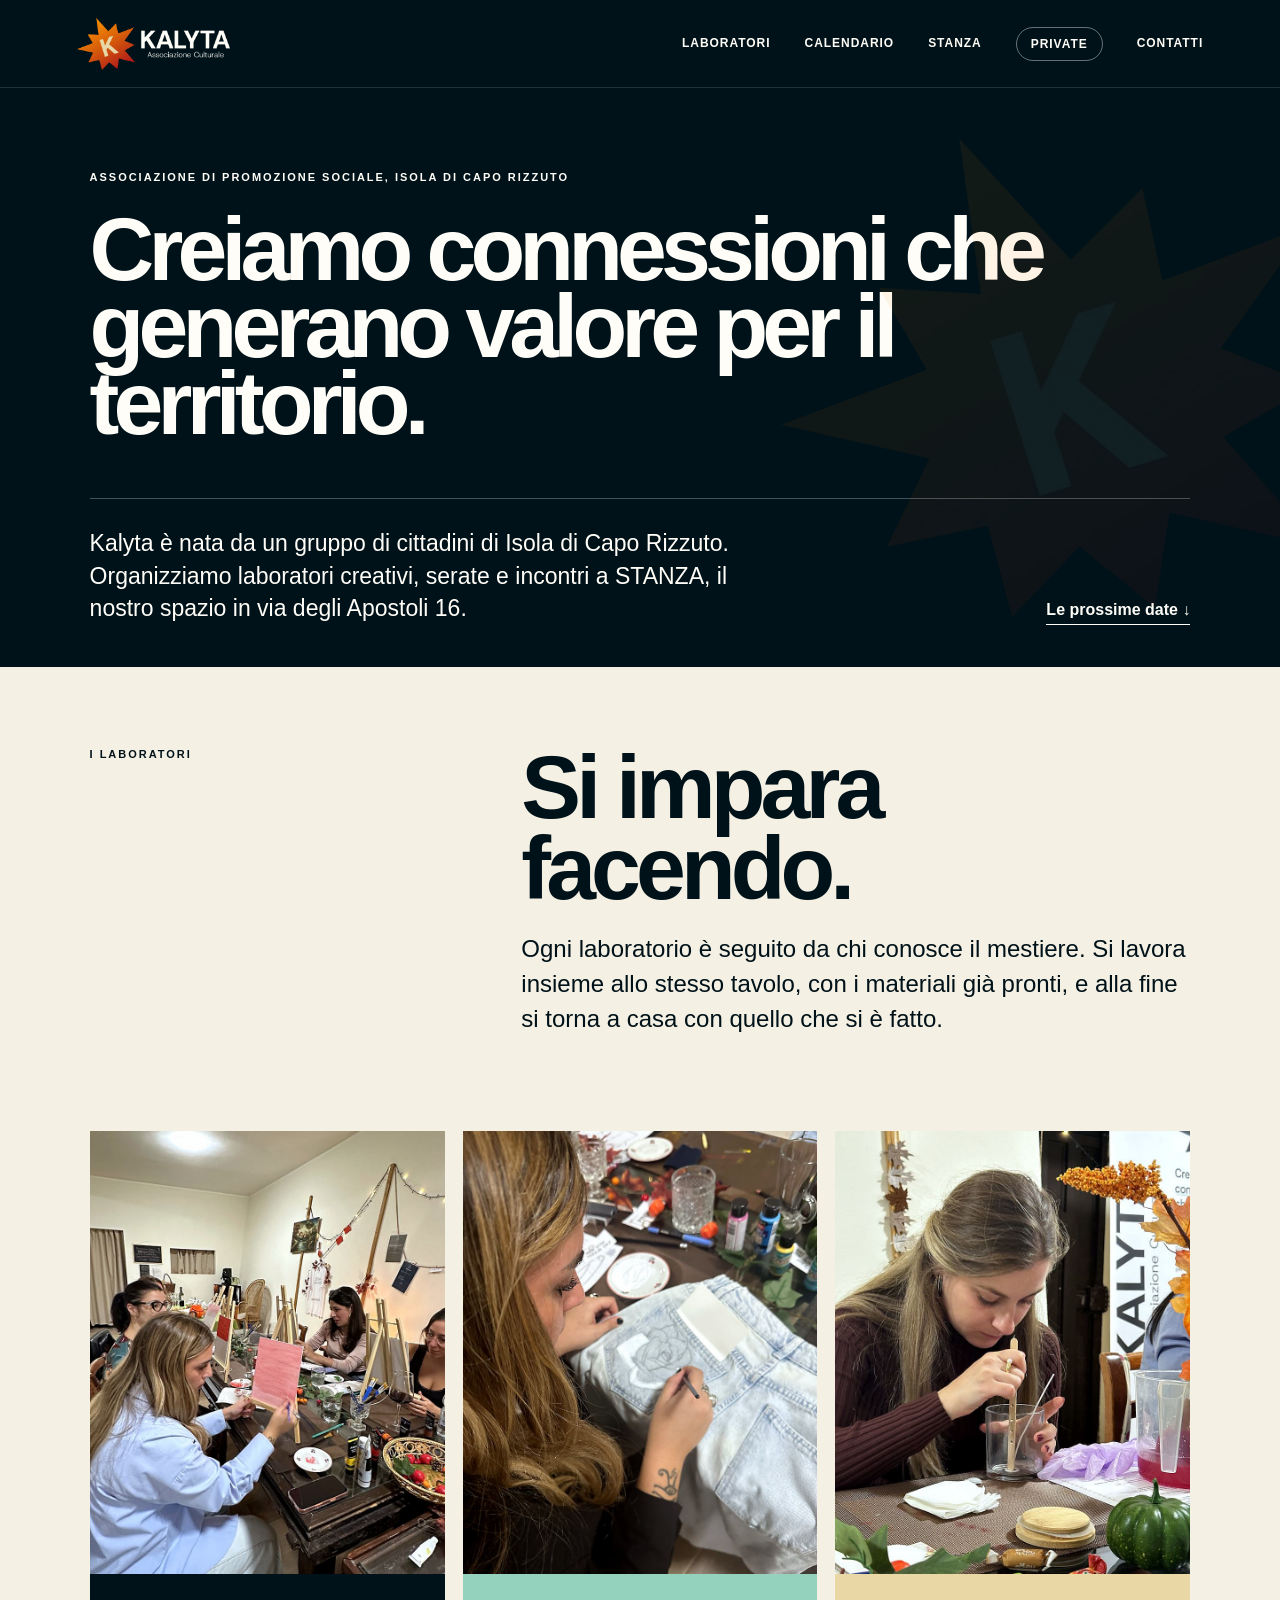
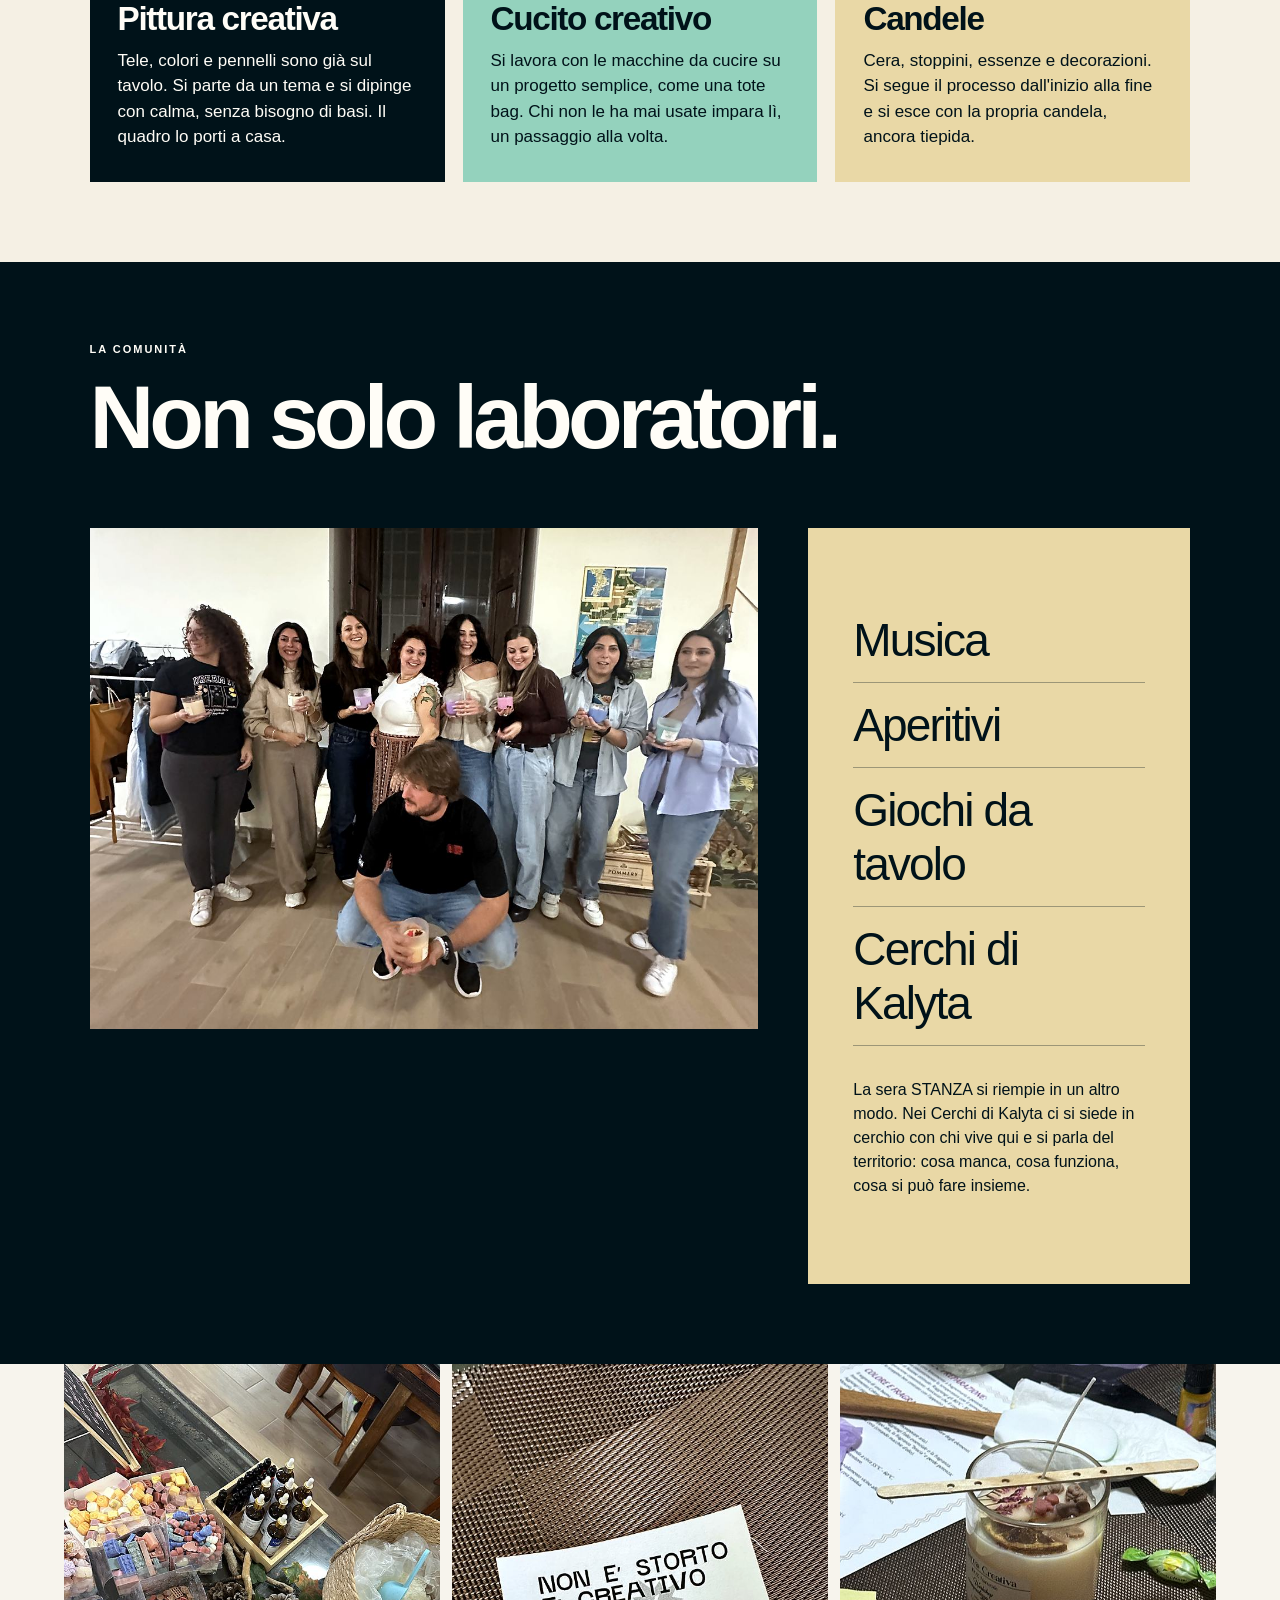
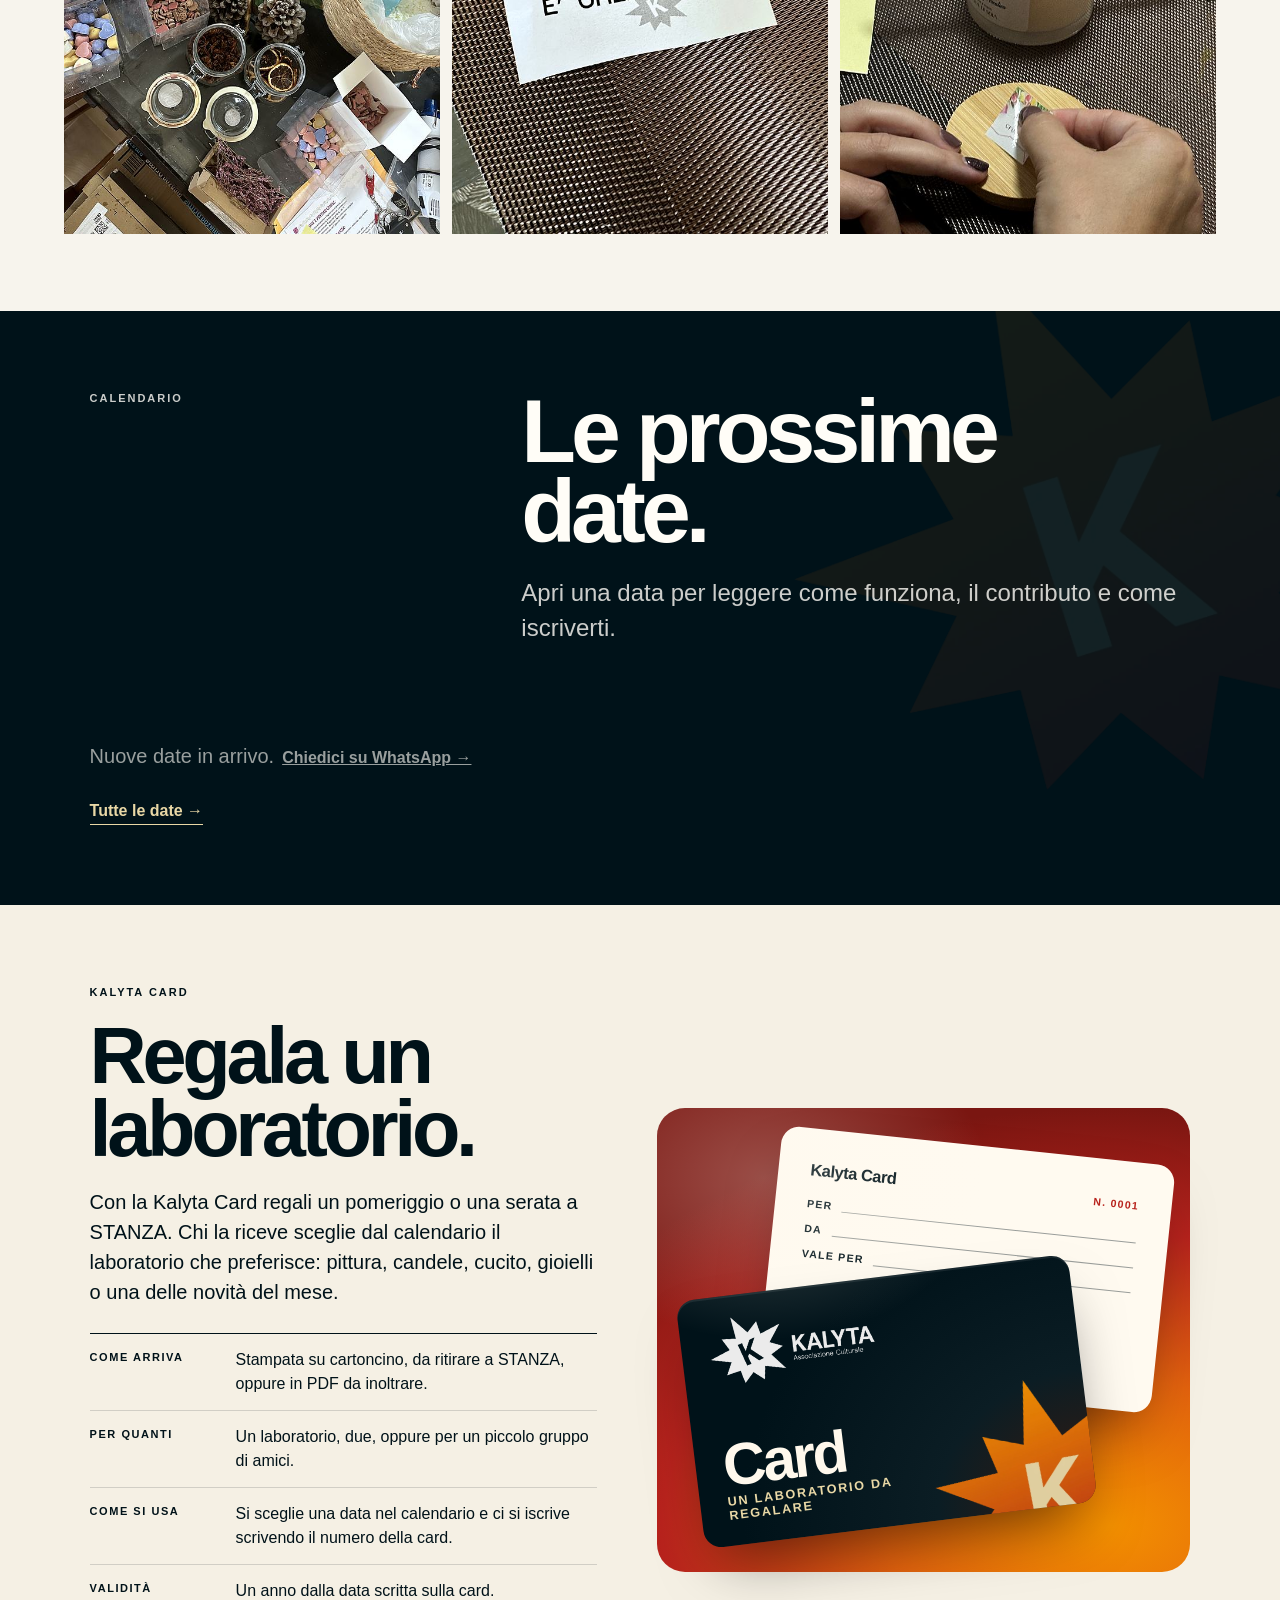
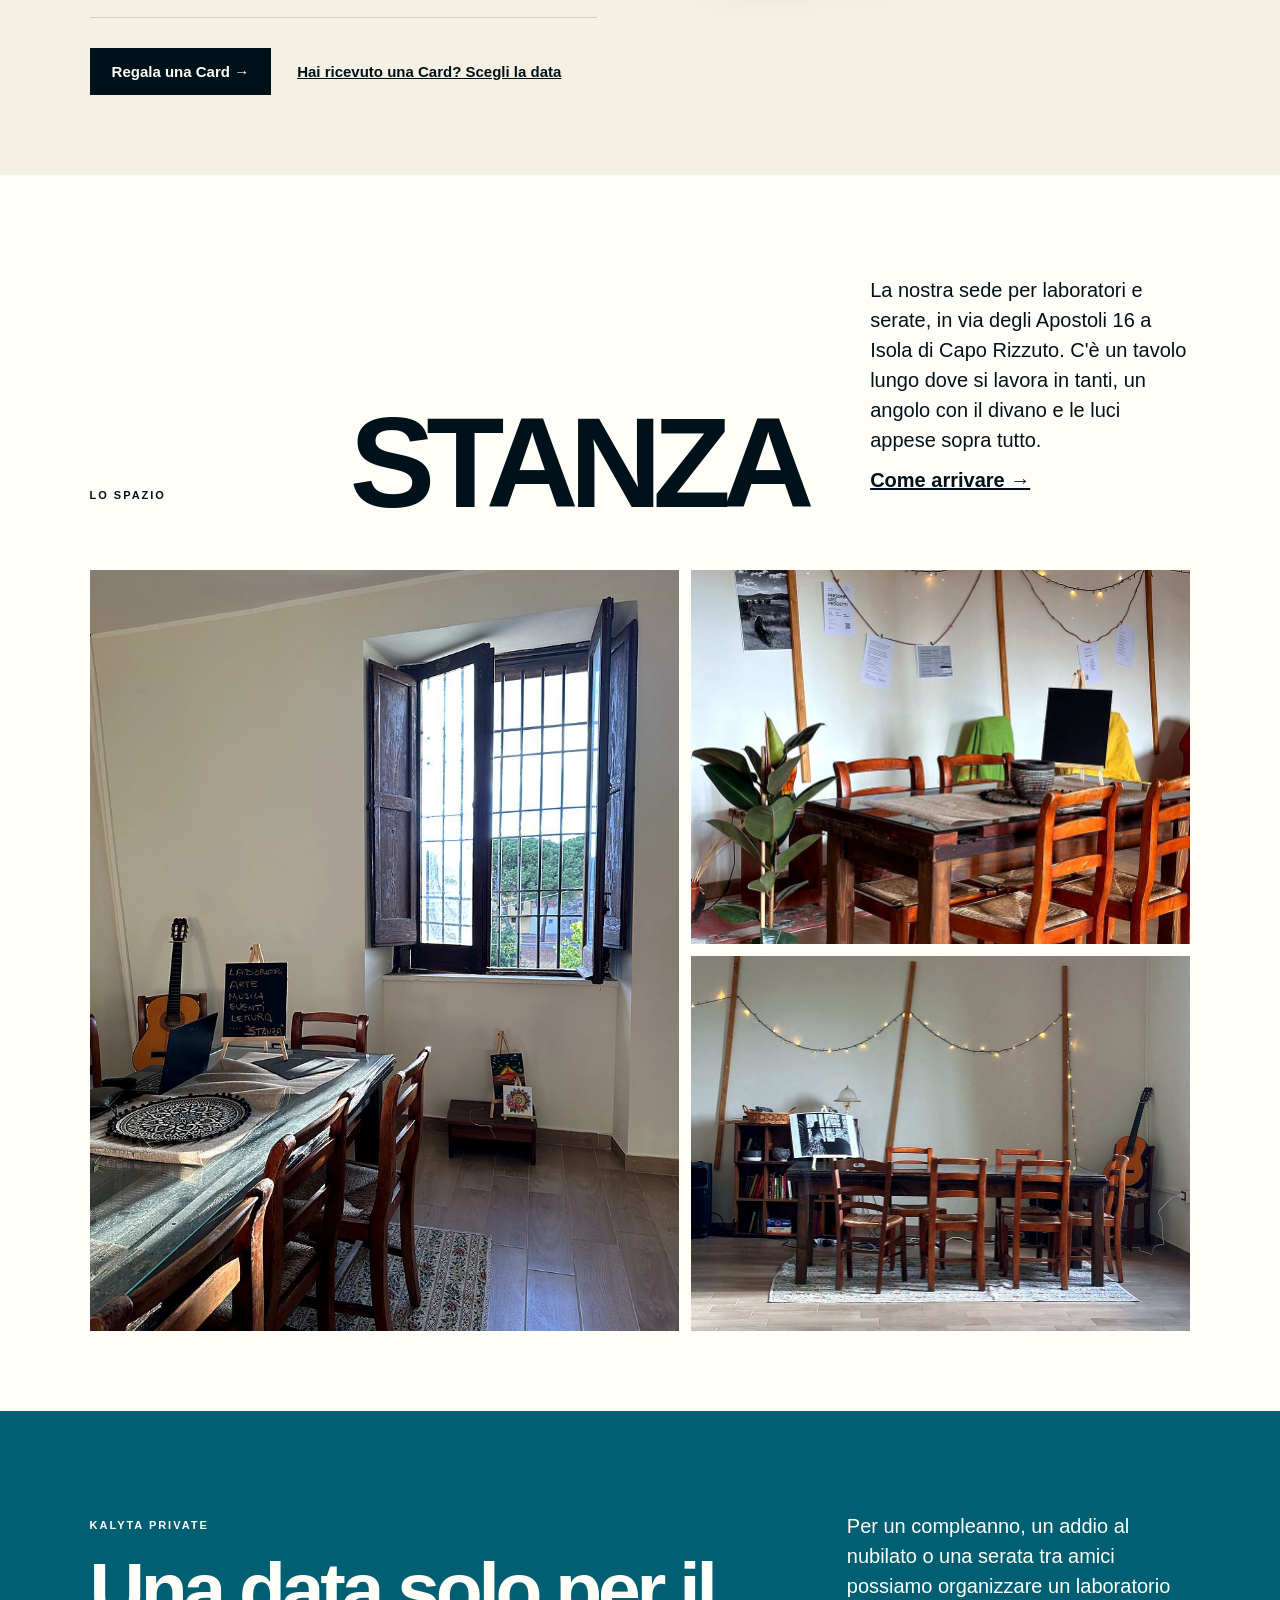
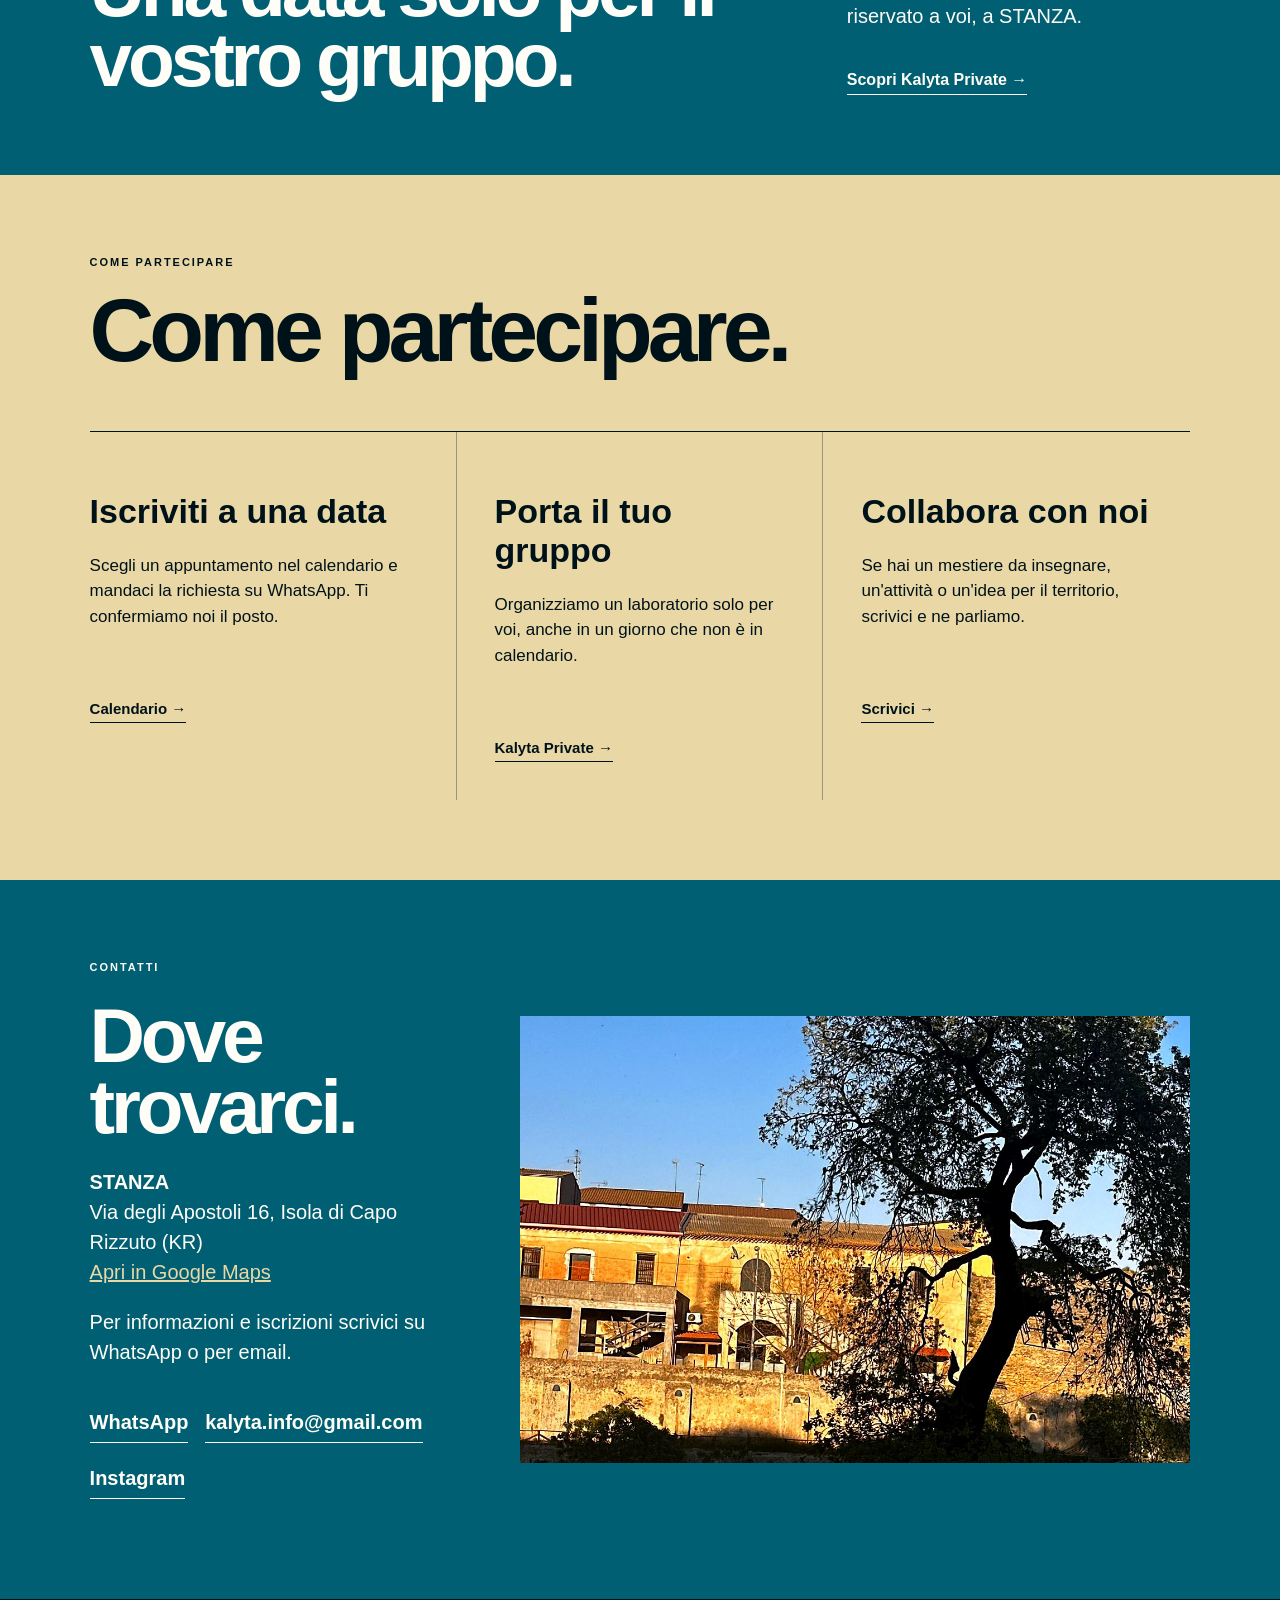
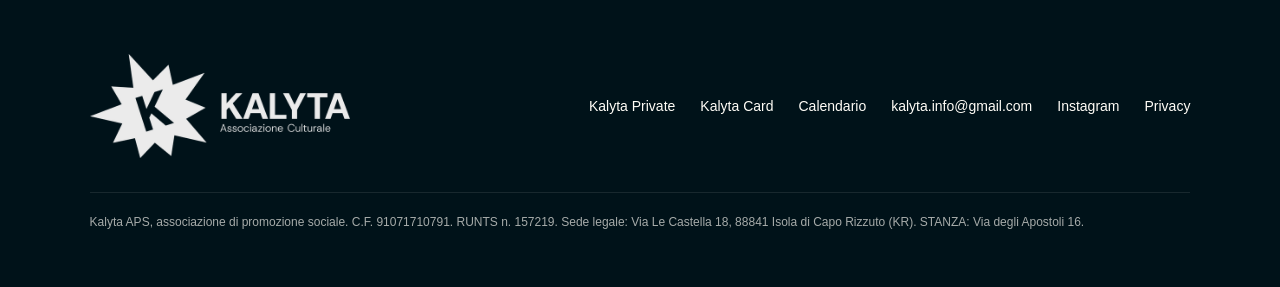
==== index.html @ 430cda06 "Kalyta Card in home, foto di STANZA più belle, fix sezione Dove - Nuova sezione 'Kalyta Card' in hom" ====
<!doctype html>
<html lang="it">
<head>
<meta charset="utf-8"><meta name="viewport" content="width=device-width,initial-scale=1">
<title>Kalyta APS | Laboratori e incontri a Isola di Capo Rizzuto</title>
<meta name="description" content="Kalyta è un'associazione culturale a Isola di Capo Rizzuto: laboratori creativi, incontri e STANZA, uno spazio da vivere insieme.">
<meta property="og:type" content="website">
<meta property="og:site_name" content="Kalyta">
<meta property="og:title" content="Kalyta APS | Laboratori e incontri a Isola di Capo Rizzuto">
<meta property="og:description" content="Laboratori creativi, incontri e STANZA a Isola di Capo Rizzuto.">
<meta property="og:image" content="https://kalyta.it/assets/stanza-finestra.jpg">
<meta property="og:url" content="https://kalyta.it/">
<link rel="icon" type="image/png" href="assets-private/favicon.png">
<link rel="apple-touch-icon" href="assets-private/apple-touch-icon.png">
<link rel="stylesheet" href="style.css?v=dev">
</head>
<body id="top">
<header class="site-header">
  <a href="./" class="logo" aria-label="Kalyta — inizio pagina"><img src="assets-private/logo-header.png" alt="Kalyta APS" width="480" height="163"></a>
  <nav aria-label="Menu principale">
    <a href="#laboratori">Laboratori</a>
    <a href="calendario/">Calendario</a>
    <a href="#stanza">STANZA</a>
    <a href="private/">Private</a>
    <a href="#contatti">Contatti</a>
  </nav>
</header>

<main>
<section class="hero">
  <img class="hero-mark" src="assets-private/loghi/simbolo-colori.png" alt="" aria-hidden="true">
  <p class="eyebrow">ASSOCIAZIONE DI PROMOZIONE SOCIALE, ISOLA DI CAPO RIZZUTO</p>
  <h1>Creiamo connessioni che generano valore per il territorio.</h1>
  <div class="hero-foot">
    <p>Kalyta è nata da un gruppo di cittadini di Isola di Capo Rizzuto. Organizziamo laboratori creativi, serate e incontri a STANZA, il nostro spazio in via degli Apostoli 16.</p>
    <a class="button" href="#calendario">Le prossime date ↓</a>
  </div>
</section>

<aside class="next-event" id="prossimo" hidden aria-label="Prossimo appuntamento"></aside>

<section id="laboratori" class="section">
  <div class="section-intro">
    <p class="section-label">I LABORATORI</p>
    <div>
      <h2>Si impara facendo.</h2>
      <p>Ogni laboratorio è seguito da chi conosce il mestiere. Si lavora insieme allo stesso tavolo, con i materiali già pronti, e alla fine si torna a casa con quello che si è fatto.</p>
    </div>
  </div>
  <div class="lab-cards">
    <article class="lab-card"><img src="assets/lab-pittura.jpg" alt="Ragazze dipingono le loro tele durante un laboratorio di pittura a STANZA" width="800" height="1000" loading="lazy" decoding="async"><div class="lab-card-text dark"><h3>Pittura creativa</h3><p>Tele, colori e pennelli sono già sul tavolo. Si parte da un tema e si dipinge con calma, senza bisogno di basi. Il quadro lo porti a casa.</p></div></article>
    <article class="lab-card"><img src="assets/lab-cucito.jpg" alt="Una ragazza ricama un fiore su un paio di jeans durante il laboratorio di cucito" width="800" height="1000" loading="lazy" decoding="async"><div class="lab-card-text aqua"><h3>Cucito creativo</h3><p>Si lavora con le macchine da cucire su un progetto semplice, come una tote bag. Chi non le ha mai usate impara lì, un passaggio alla volta.</p></div></article>
    <article class="lab-card"><img src="assets/lab-candele.jpg" alt="Una ragazza versa la cera nel bicchiere durante il laboratorio di candele" width="800" height="1000" loading="lazy" decoding="async"><div class="lab-card-text sand"><h3>Candele</h3><p>Cera, stoppini, essenze e decorazioni. Si segue il processo dall'inizio alla fine e si esce con la propria candela, ancora tiepida.</p></div></article>
  </div>
</section>

<section class="section encounters">
  <p class="section-label">LA COMUNITÀ</p>
  <h2>Non solo laboratori.</h2>
  <div class="enc-grid">
    <figure><img src="assets/gruppo-candele.jpg" alt="Il gruppo del laboratorio di candele a STANZA, con le candele appena fatte" width="1200" height="900" loading="lazy" decoding="async"></figure>
    <div class="enc-list">
      <div>Musica</div>
      <div>Aperitivi</div>
      <div>Giochi da tavolo</div>
      <div>Cerchi di Kalyta</div>
      <p>La sera STANZA si riempie in un altro modo. Nei Cerchi di Kalyta ci si siede in cerchio con chi vive qui e si parla del territorio: cosa manca, cosa funziona, cosa si può fare insieme.</p>
    </div>
  </div>
</section>

<div class="extra-photo-story">
  <figure><img src="assets/dettaglio-materiali.jpg" alt="Cere colorate, essenze e decorazioni pronte sul tavolo" width="640" height="800" loading="lazy" decoding="async"></figure>
  <figure><img src="assets/dettaglio-biglietto.jpg" alt="Un biglietto sul tavolo: Non è storto, è creativo" width="640" height="800" loading="lazy" decoding="async"></figure>
  <figure><img src="assets/candele-finita.jpg" alt="Una candela appena finita, con l'etichetta e il coperchio in legno" width="640" height="800" loading="lazy" decoding="async"></figure>
</div>

<section id="calendario" class="section calendar">
  <div class="section-intro">
    <p class="section-label">CALENDARIO</p>
    <div>
      <h2>Le prossime date.</h2>
      <p>Apri una data per leggere come funziona, il contributo e come iscriverti.</p>
    </div>
  </div>
  <div class="cal-compact" data-quante="4" aria-live="polite"></div>
  <a class="cal-all" href="calendario/">Tutte le date →</a>
</section>

<section id="card" class="section giftcard">
  <div class="gc-copy">
    <p class="section-label">KALYTA CARD</p>
    <h2>Regala un laboratorio.</h2>
    <p class="gc-lead">Con la Kalyta Card regali un pomeriggio o una serata a STANZA. Chi la riceve sceglie dal calendario il laboratorio che preferisce: pittura, candele, cucito, gioielli o una delle novità del mese.</p>
    <dl class="gc-info">
      <div><dt>Come arriva</dt><dd>Stampata su cartoncino, da ritirare a STANZA, oppure in PDF da inoltrare.</dd></div>
      <div><dt>Per quanti</dt><dd>Un laboratorio, due, oppure per un piccolo gruppo di amici.</dd></div>
      <div><dt>Come si usa</dt><dd>Si sceglie una data nel calendario e ci si iscrive scrivendo il numero della card.</dd></div>
      <div><dt>Validità</dt><dd>Un anno dalla data scritta sulla card.</dd></div>
    </dl>
    <div class="gc-actions">
      <a class="cal-book" href="https://wa.me/393501795131?text=Ciao%20Kalyta%2C%20vorrei%20regalare%20una%20Kalyta%20Card.%0A%0APer%20%28nome%20di%20chi%20la%20riceve%29%3A%20%0AQuanti%20laboratori%3A%20%0AStampata%20o%20in%20PDF%3A%20" target="_blank" rel="noopener">Regala una Card →</a>
      <a class="gc-link" href="calendario/">Hai ricevuto una Card? Scegli la data</a>
    </div>
  </div>
  <div class="gc-visual" aria-hidden="true">
    <div class="kcard kcard-back">
      <div class="kb-top"><span class="kb-title">Kalyta Card</span><span class="kb-num">N. 0001</span></div>
      <div class="kb-lines"><p><span>Per</span><i></i></p><p><span>Da</span><i></i></p><p><span>Vale per</span><i></i></p></div>
      <p class="kb-how">Scegli la data su kalyta.it/calendario e scrivici su WhatsApp con il numero della card.</p>
      <p class="kb-foot">STANZA · Via degli Apostoli 16 · Isola di Capo Rizzuto</p>
    </div>
    <div class="kcard kcard-front">
      <img class="kf-logo" src="assets-private/logo-footer.png" alt="">
      <img class="kf-star" src="assets-private/loghi/simbolo-colori.png" alt="">
      <div class="kf-bottom"><span class="kf-name">Card</span><span class="kf-sub">Un laboratorio da regalare</span></div>
    </div>
  </div>
</section>

<section id="stanza" class="section stanza">
  <div class="stanza-head">
    <p class="section-label">LO SPAZIO</p>
    <h2>STANZA</h2>
    <p>La nostra sede per laboratori e serate, in via degli Apostoli 16 a Isola di Capo Rizzuto. C'è un tavolo lungo dove si lavora in tanti, un angolo con il divano e le luci appese sopra tutto. <a class="stanza-map" href="https://www.google.com/maps/search/?api=1&amp;query=Via+degli+Apostoli+16+Isola+di+Capo+Rizzuto" target="_blank" rel="noopener">Come arrivare →</a></p>
  </div>
  <div class="stanza-grid">
    <img src="assets/stanza-finestra.jpg" alt="STANZA di giorno: il tavolo, la chitarra e la finestra sul giardino" width="880" height="1100" loading="lazy" decoding="async">
    <img src="assets/stanza-tavolo.jpg" alt="Il tavolo di STANZA con la pianta e le sedie colorate" width="1000" height="750" loading="lazy" decoding="async">
    <img src="assets/stanza-sala.jpg" alt="La sala di STANZA con il tavolo lungo, le sedie e le lucine" width="1000" height="750" loading="lazy" decoding="async">
  </div>
</section>

<section class="private-teaser">
  <div>
    <p class="section-label">KALYTA PRIVATE</p>
    <h2>Una data solo per il vostro gruppo.</h2>
  </div>
  <div>
    <p>Per un compleanno, un addio al nubilato o una serata tra amici possiamo organizzare un laboratorio riservato a voi, a STANZA.</p>
    <a class="button" href="private/">Scopri Kalyta Private →</a>
  </div>
</section>

<section class="ways">
  <p class="section-label">COME PARTECIPARE</p>
  <h2>Come partecipare.</h2>
  <div class="ways-grid">
    <article><h3>Iscriviti a una data</h3><p>Scegli un appuntamento nel calendario e mandaci la richiesta su WhatsApp. Ti confermiamo noi il posto.</p><a class="button" href="calendario/">Calendario →</a></article>
    <article><h3>Porta il tuo gruppo</h3><p>Organizziamo un laboratorio solo per voi, anche in un giorno che non è in calendario.</p><a class="button" href="private/">Kalyta Private →</a></article>
    <article><h3>Collabora con noi</h3><p>Se hai un mestiere da insegnare, un'attività o un'idea per il territorio, scrivici e ne parliamo.</p><a class="button" href="mailto:kalyta.info@gmail.com">Scrivici →</a></article>
  </div>
</section>

<section id="contatti" class="section origin">
  <div>
    <p class="section-label">CONTATTI</p>
    <h2>Dove trovarci.</h2>
    <p><strong>STANZA</strong><br>Via degli Apostoli 16, Isola di Capo Rizzuto (KR)<br><a href="https://www.google.com/maps/search/?api=1&amp;query=Via+degli+Apostoli+16+Isola+di+Capo+Rizzuto" target="_blank" rel="noopener">Apri in Google Maps</a></p>
    <p>Per informazioni e iscrizioni scrivici su WhatsApp o per email.</p>
    <p><a class="button" href="https://wa.me/393501795131">WhatsApp</a>&nbsp;&nbsp; <a class="button" href="mailto:kalyta.info@gmail.com">kalyta.info@gmail.com</a>&nbsp;&nbsp; <a class="button" href="https://www.instagram.com/kalyta.official_/">Instagram</a></p>
  </div>
  <img src="assets/territorio-borgo.jpg" alt="Il borgo di Isola di Capo Rizzuto al tramonto, con un albero in primo piano" width="1200" height="800" loading="lazy" decoding="async">
</section>
</main>

<footer>
  <img src="assets-private/logo-footer.png" alt="Kalyta APS" width="600" height="240" loading="lazy" decoding="async">
  <div><a href="private/">Kalyta Private</a><a href="#card">Kalyta Card</a><a href="calendario/">Calendario</a><a href="mailto:kalyta.info@gmail.com">kalyta.info@gmail.com</a><a href="https://www.instagram.com/kalyta.official_/">Instagram</a><a href="privacy/">Privacy</a></div>
  <p class="foot-legal">Kalyta APS, associazione di promozione sociale. C.F. 91071710791. RUNTS n. 157219. Sede legale: Via Le Castella 18, 88841 Isola di Capo Rizzuto (KR). STANZA: Via degli Apostoli 16.</p>
</footer>
<script src="main.js?v=dev"></script>
<script src="calendario.js?v=dev"></script>
</body>
</html>
---- style.css ----
:root{--ink:#001219;--cream:#f5f0e4;--sand:#e9d8a6;--aqua:#94d2bd;--teal:#005f73;--white:#fffdf7}*{box-sizing:border-box}html{scroll-behavior:smooth}body{margin:0;font-family:Arial,Helvetica,sans-serif;color:var(--ink);background:var(--cream)}a{color:inherit}.site-header{height:88px;background:var(--ink);display:flex;align-items:center;justify-content:space-between;padding:0 max(6vw,28px);position:relative;z-index:10;border-bottom:1px solid #ffffff22}.logo img{display:block;width:245px;max-height:52px;object-fit:contain;object-position:left center}.site-header nav{display:flex;gap:34px}.site-header nav a{text-decoration:none;color:var(--white);font-size:12px;font-weight:700;letter-spacing:.08em;text-transform:uppercase}.hero{min-height:690px;background:var(--ink);color:var(--white);padding:90px max(7vw,40px) 42px;position:relative;overflow:hidden}.hero-mark{position:absolute;width:min(42vw,580px);right:-3vw;top:50%;transform:translateY(-50%);opacity:.055}.eyebrow,.section-label{font-size:11px;letter-spacing:.18em;font-weight:700}.hero h1{font-size:clamp(68px,9vw,138px);line-height:.86;letter-spacing:-.065em;margin:34px 0 100px;max-width:1050px}.hero-foot{border-top:1px solid #ffffff44;padding-top:28px;display:flex;justify-content:space-between;gap:30px;align-items:flex-end}.hero-foot p{font-size:23px;line-height:1.42;margin:0;max-width:700px}.hero-foot a{text-decoration:none}.section{padding:80px max(7vw,40px)}.section-intro{display:grid;grid-template-columns:1fr 1.8fr;gap:60px;margin-bottom:70px}.section-intro h2,.encounters>h2,.ways>h2{font-size:clamp(58px,7vw,104px);line-height:.9;letter-spacing:-.055em;margin:0}.section-intro p{font-size:24px;line-height:1.45;max-width:760px}.lab-grid{display:grid;grid-template-columns:1.25fr .9fr;grid-auto-rows:430px}.photo{margin:0;overflow:hidden}.photo img,.stanza-grid img,.origin img,.enc-grid img{width:100%;height:100%;object-fit:cover;display:block}.tile{padding:54px;display:flex;flex-direction:column;justify-content:flex-end}.tile span,.ways article span{font-size:11px;letter-spacing:.15em}.tile h3{font-size:50px;line-height:.98;letter-spacing:-.045em;margin:20px 0}.tile p{font-size:18px;line-height:1.5;max-width:520px}.dark{background:var(--ink);color:var(--white)}.aqua{background:var(--aqua)}.sand{background:var(--sand)}.promo{margin-top:70px;border-top:1px solid var(--ink);border-bottom:1px solid var(--ink);padding:42px 0;display:grid;grid-template-columns:1fr 1.6fr;gap:70px}.promo h3{font-size:46px;line-height:1;margin:18px 0}.promo-rules{display:grid;grid-template-columns:repeat(3,1fr);gap:26px}.promo-rules p{margin:0;font-size:17px;line-height:1.45}.promo-rules small{grid-column:1/-1}.encounters{background:var(--ink);color:var(--white)}.encounters>h2{margin:20px 0 70px}.enc-grid{display:grid;grid-template-columns:1.4fr .8fr;gap:50px;align-items:stretch}.enc-grid figure{margin:0;min-height:520px}.enc-list{background:var(--sand);color:var(--ink);padding:70px 45px}.enc-list div{font-size:46px;letter-spacing:-.04em;padding:15px 0;border-bottom:1px solid #00121955}.enc-list p{margin-top:32px;line-height:1.5}.stanza{background:var(--white)}.stanza-head{display:grid;grid-template-columns:.55fr 1.2fr .8fr;gap:40px;align-items:end;margin-bottom:55px}.stanza-head h2{font-size:clamp(80px,10vw,150px);line-height:.8;letter-spacing:-.07em;margin:0}.stanza-head p{font-size:20px;line-height:1.5}.stanza-grid{display:grid;grid-template-columns:1.2fr .8fr;grid-template-rows:330px 330px;gap:12px}.stanza-grid img:first-child{grid-row:1/3}.private-teaser{padding:80px max(7vw,40px);background:var(--teal);color:var(--white);display:grid;grid-template-columns:1.4fr .7fr;gap:70px;align-items:end}.private-teaser h2{font-size:clamp(54px,6vw,88px);line-height:.92;letter-spacing:-.055em;margin:20px 0 0}.private-teaser p{font-size:20px;line-height:1.5}.button{display:inline-block;margin-top:20px;border-bottom:1px solid currentColor;padding-bottom:5px;text-decoration:none;font-weight:700}.ways{background:var(--sand);padding:80px max(7vw,40px)}.ways>h2{margin:20px 0 60px}.ways-grid{display:grid;grid-template-columns:repeat(3,1fr);border-top:1px solid}.ways article{padding:38px 38px 38px 0;border-right:1px solid #00121955}.ways article+article{padding-left:38px}.ways article:last-child{border-right:0}.ways article h3{font-size:34px;margin:22px 0}.ways article p{font-size:17px;line-height:1.5;min-height:110px}.origin{background:var(--teal);color:var(--white);display:grid;grid-template-columns:.7fr 1.3fr;gap:70px;align-items:center}.origin h2{font-size:clamp(62px,6vw,96px);line-height:.92;letter-spacing:-.055em;margin:25px 0}.origin p{font-size:20px;line-height:1.5}.origin img{height:560px}footer{background:var(--ink);color:var(--white);padding:55px max(7vw,40px);display:flex;justify-content:space-between;align-items:center}footer img{width:260px}footer div{display:flex;gap:25px}footer a{text-decoration:none;font-size:14px}@media(max-width:800px){.site-header{height:74px;padding:0 20px}.logo img{width:190px}.site-header nav{display:none}.hero{min-height:auto;padding:70px 22px 35px}.hero-mark{width:85vw;right:-35vw;opacity:.045}.hero h1{font-size:clamp(58px,18vw,90px);margin:28px 0 70px}.hero-foot{display:block}.hero-foot p{font-size:18px}.hero-foot a{display:inline-block;margin-top:28px}.section,.ways{padding:60px 22px}.section-intro{display:block;margin-bottom:45px}.section-intro h2,.encounters>h2,.ways>h2{font-size:58px}.section-intro p{font-size:19px}.lab-grid{display:block}.photo{height:330px}.tile{min-height:330px;padding:35px 28px}.tile h3{font-size:42px}.promo{display:block;margin-top:45px}.promo-rules{grid-template-columns:1fr;margin-top:35px}.encounters>h2{margin-bottom:40px}.enc-grid{display:block}.enc-grid figure{min-height:340px}.enc-list{padding:40px 28px}.enc-list div{font-size:38px}.stanza-head{display:block}.stanza-head h2{font-size:92px;margin:30px 0}.stanza-grid{display:block}.stanza-grid img{height:330px;margin-bottom:10px}.private-teaser{padding:60px 22px;display:block}.private-teaser h2{font-size:55px}.ways-grid{display:block}.ways article,.ways article+article{padding:32px 0;border-right:0;border-bottom:1px solid #00121955}.ways article p{min-height:auto}.origin{display:block}.origin img{height:350px;margin-top:45px}footer{display:block;padding:45px 22px}footer img{width:220px}footer div{display:flex;flex-direction:column;margin-top:35px;gap:15px}}

/* Fotografie aggiuntive: le immagini originali restano inalterate */
.extra-photo-story{display:grid;grid-template-columns:1.25fr .8fr .8fr;gap:12px;padding:0 clamp(20px,5vw,90px) clamp(40px,6vw,90px);background:#f7f4ed}
.extra-photo-story figure{margin:0;min-width:0;overflow:hidden;aspect-ratio:4/3}
.extra-photo-story figure:first-child{aspect-ratio:5/3}
.extra-photo-story img{width:100%;height:100%;object-fit:cover;display:block}
@media(max-width:700px){.extra-photo-story{grid-template-columns:1fr 1fr;gap:8px;padding:0 16px 42px}.extra-photo-story figure:first-child{grid-column:1/-1;aspect-ratio:4/3}.extra-photo-story figure:not(:first-child){aspect-ratio:3/4}}

/* Menu: voce attiva Private e menu scorrevole su telefono */
.site-header nav a[href="private/"]{border:1px solid #ffffff66;border-radius:999px;padding:9px 14px;margin:-9px 0}
.hero-mark{opacity:.12}
.hero h1{max-width:1150px}
.hero-foot .button{white-space:nowrap}
.lab-grid img,.enc-grid img{height:100%}
.stanza-grid img{min-height:0}
.ways article .button{font-size:15px}
.origin .button{color:var(--white)}

/* Calendario */
.calendar{background:var(--white)}
.cal-filters{display:flex;flex-wrap:wrap;gap:8px;margin:-20px 0 50px}
.cal-filters button{font:inherit;font-size:12px;font-weight:700;letter-spacing:.1em;text-transform:uppercase;background:transparent;color:var(--ink);border:1px solid var(--ink);border-radius:999px;padding:10px 16px;cursor:pointer}
.cal-filters button[aria-pressed="true"]{background:var(--ink);color:var(--white)}
.cal-month{display:grid;grid-template-columns:1fr 2.2fr;gap:0 60px;border-top:1px solid var(--ink);padding:28px 0 34px}
.cal-month[hidden]{display:none}
.cal-month-title{grid-row:1/span 50;font-size:clamp(34px,3.6vw,54px);line-height:1;letter-spacing:-.045em;margin:0}
.cal-month-title span{display:block;font-size:14px;letter-spacing:.14em;margin-top:10px;opacity:.6}
.cal-event{display:grid;grid-template-columns:76px 1fr auto;gap:28px;align-items:start;padding:22px 0;border-bottom:1px solid #00121926}
.cal-event:last-child{border-bottom:0}
.cal-date{text-align:center;background:var(--sand);padding:10px 0 8px}
.cal-date span{display:block;font-size:11px;font-weight:700;letter-spacing:.14em;text-transform:uppercase}
.cal-date strong{display:block;font-size:34px;line-height:1.05;letter-spacing:-.04em}
.cal-meta{font-size:11px;font-weight:700;letter-spacing:.14em;text-transform:uppercase;margin:4px 0 8px}
.cal-meta em{font-style:normal;background:var(--aqua);padding:3px 8px;margin-left:6px;letter-spacing:.08em}
.cal-body h3{font-size:30px;line-height:1.05;letter-spacing:-.035em;margin:0 0 8px}
.cal-body p{font-size:17px;line-height:1.45;margin:0 0 6px;max-width:620px}
.cal-place{opacity:.7;font-size:15px!important}
.cal-book{align-self:center;text-decoration:none;font-weight:700;font-size:14px;background:var(--ink);color:var(--white);padding:13px 18px;white-space:nowrap}
.cal-empty{font-size:20px;opacity:.6;margin:6px 0}
.cal-note{margin-top:40px;font-size:15px;opacity:.8}

@media(max-width:800px){
.site-header{height:auto;flex-wrap:wrap;padding:14px 20px 0}
.site-header .logo{height:46px;display:flex;align-items:center}
.logo img{width:150px}
.site-header nav{display:flex;width:100%;overflow-x:auto;gap:22px;padding:14px 0;margin-top:6px;border-top:1px solid #ffffff22;scrollbar-width:none}
.site-header nav::-webkit-scrollbar{display:none}
.site-header nav a{white-space:nowrap;font-size:11px}
.site-header nav a[href="private/"]{padding:6px 12px;margin:-6px 0}
.lab-grid .photo{height:330px}
.extra-photo-story{padding-top:16px}
.cal-filters{margin:0 0 30px}
.cal-month{display:block;padding:24px 0}
.cal-month-title{margin-bottom:10px}
.cal-event{grid-template-columns:62px 1fr;gap:16px}
.cal-date strong{font-size:28px}
.cal-body h3{font-size:25px}
.cal-book{grid-column:2;justify-self:start;margin-top:4px}
}
p.section-label{font-size:11px!important;line-height:1.4!important;letter-spacing:.18em;margin-top:0}
footer img{height:auto}
.hero-mark{opacity:.07}
.enc-grid figure{height:600px;min-height:0;overflow:hidden}
.cal-meta em{display:inline-block;white-space:nowrap;margin:4px 0 0 0}
@media(max-width:800px){.enc-grid figure{height:380px}footer img{width:200px}}
@media(max-width:800px){.hero h1{font-size:clamp(46px,13.5vw,90px)}}

/* Revisione UX: immagini più contenute, header fisso, accessibilità */
.site-header{position:sticky;top:0}
[id]{scroll-margin-top:100px}
a:focus-visible,button:focus-visible{outline:2px solid var(--sand);outline-offset:3px}
.calendar a:focus-visible,.calendar button:focus-visible,.ways a:focus-visible{outline-color:var(--teal)}
.hero{min-height:0;padding-top:72px}
.hero h1{font-size:clamp(56px,7vw,104px);margin:28px 0 56px}
.lab-grid{grid-auto-rows:340px}
.tile{padding:44px}
.tile h3{font-size:42px}
.enc-grid figure{height:460px}
.stanza-grid{grid-template-rows:250px 250px}
.origin img{height:420px}
.extra-photo-story figure,.extra-photo-story figure:first-child{aspect-ratio:auto;height:300px}
@media(max-width:800px){
[id]{scroll-margin-top:120px}
.hero h1{margin:22px 0 40px}
.photo,.lab-grid .photo{height:240px}
.tile{min-height:0;padding:30px 24px}
.enc-grid figure{height:280px}
.stanza-grid img{height:240px}
.origin img{height:260px}
.extra-photo-story figure,.extra-photo-story figure:first-child,.extra-photo-story figure:not(:first-child){height:170px;aspect-ratio:auto}
.extra-photo-story figure:first-child{height:220px}
}
@media(prefers-reduced-motion:reduce){html{scroll-behavior:auto}}
.cal-empty a{font-size:16px;font-weight:700;margin-left:8px;opacity:1}
.cal-empty{display:flex;flex-wrap:wrap;align-items:baseline;gap:4px 0}
.cal-tag{display:inline-block;font-style:normal;background:var(--aqua);padding:3px 8px;margin-left:6px;letter-spacing:.08em;white-space:nowrap}
.cal-tag-full{background:#e8c4bd}
.cal-event.is-full .cal-body h3,.cal-event.is-full .cal-date{opacity:.55}
.cal-book-full{background:transparent;color:var(--ink);border:1px solid var(--ink)}
.cal-meta .cal-tag-full{background:#e8c4bd}

/* Prossimo appuntamento */
.next-event{background:var(--sand);padding:22px max(7vw,40px);display:grid;grid-template-columns:auto 1fr auto;gap:12px 40px;align-items:center}
.next-event[hidden]{display:none}
.next-event .section-label{margin:0}
.next-what{margin:0;font-size:22px;letter-spacing:-.02em}
.next-what span{display:inline-block;margin-left:10px;font-size:17px;opacity:.75}
.next-links{display:flex;align-items:center;gap:20px}
.next-all{font-weight:700;font-size:14px}

/* Azioni evento */
.cal-actions{align-self:center;display:flex;flex-direction:column;align-items:flex-end;gap:8px}
.cal-ics{display:inline-block;margin-top:8px;font-size:13px;font-weight:700;opacity:.75}
.cal-ics:hover{opacity:1}

/* Mindfulness */
.cal-interest{margin-top:40px;background:var(--cream);padding:34px 36px;display:grid;grid-template-columns:1fr auto;gap:6px 40px;align-items:center}
.cal-interest .section-label{grid-column:1/-1;margin:0}
.cal-interest h3{font-size:30px;letter-spacing:-.035em;margin:4px 0 0;grid-column:1}
.cal-interest p:not(.section-label){grid-column:1;margin:0;font-size:17px;line-height:1.45;max-width:620px}
.cal-interest .cal-book{grid-column:2;grid-row:2/4}

/* Finestra di prenotazione */
.book-dialog{border:0;padding:0;width:min(460px,calc(100vw - 32px));background:var(--white);color:var(--ink)}
.book-dialog::backdrop{background:rgba(0,18,25,.6)}
.book-form{padding:34px 30px 26px;display:grid;gap:14px;position:relative}
.book-form .section-label{margin:0}
.book-title{font-size:34px;letter-spacing:-.04em;line-height:1;margin:0}
.book-when{margin:0 0 6px;font-size:16px;opacity:.75}
.book-form label{display:grid;gap:6px;font-size:12px;font-weight:700;letter-spacing:.1em;text-transform:uppercase}
.book-form label span{text-transform:none;letter-spacing:0;font-weight:400;opacity:.6}
.book-form input{font:inherit;font-size:17px;letter-spacing:0;text-transform:none;font-weight:400;padding:11px 12px;border:1px solid #00121966;background:#fff;color:var(--ink)}
.book-form input:focus-visible{outline:2px solid var(--teal);outline-offset:1px}
.book-send{font:inherit;font-weight:700;font-size:16px;background:var(--ink);color:var(--white);border:0;padding:15px 18px;cursor:pointer;margin-top:6px}
.book-close{position:absolute;top:10px;right:12px;background:none;border:0;font-size:30px;line-height:1;cursor:pointer;color:var(--ink);padding:4px 8px}
.book-info{font-size:13px;opacity:.7;margin:0}

@media(max-width:800px){
.next-event{grid-template-columns:1fr;padding:22px;gap:8px}
.next-what span{display:block;margin:4px 0 0}
.next-links{margin-top:6px}
.cal-actions{grid-column:2;align-items:flex-start}
.cal-interest{grid-template-columns:1fr;padding:28px 22px}
.cal-interest .cal-book{grid-column:1;grid-row:auto;justify-self:start;margin-top:12px}
}

/* Scheda evento e prenotazione */
.cal-price{font-weight:700;font-size:17px!important;margin-top:4px!important}
.cal-price span{font-weight:400;opacity:.7;font-size:15px}
.book-dialog{max-height:calc(100vh - 32px)}
.book-form{max-height:calc(100vh - 32px);overflow:auto}
.book-desc{margin:0;font-size:17px;line-height:1.5}
.book-details dl{margin:14px 0 4px;border-top:1px solid #00121926}
.book-details dl div{display:grid;grid-template-columns:90px 1fr;gap:12px;padding:10px 0;border-bottom:1px solid #00121926}
.book-details dt{font-size:11px;font-weight:700;letter-spacing:.14em;text-transform:uppercase;padding-top:3px}
.book-details dd{margin:0;font-size:16px}
.book-details dl:empty,.book-details dl:not(:has(div)){display:none}
.book-wa{display:grid;gap:14px}
.book-wa[hidden],.book-form-link[hidden]{display:none}
.book-step{margin:10px 0 0;font-size:12px;font-weight:700;letter-spacing:.14em;text-transform:uppercase}
.book-form-link{display:grid;gap:14px;margin-top:8px}
.book-form-link .book-send{text-align:center;text-decoration:none}
.book-ask{font-size:14px;font-weight:700;text-align:center}
footer img{height:auto!important;object-fit:contain}

/* Home: prossime date compatte */
.cal-compact{border-top:1px solid var(--ink)}
.cal-row{display:grid;grid-template-columns:64px 1fr auto;gap:24px;align-items:center;padding:18px 0;border-bottom:1px solid #00121926}
.cal-row .cal-date strong{font-size:28px}
.cal-row h3{font-size:26px;letter-spacing:-.03em;line-height:1.05;margin:0 0 4px}
.cal-row p{margin:0;font-size:16px;opacity:.8}
.cal-row.is-full h3,.cal-row.is-full .cal-date{opacity:.55}
.cal-all{display:inline-block;margin-top:28px;font-weight:700;font-size:16px;border-bottom:1px solid currentColor;text-decoration:none;padding-bottom:4px}
.cal-more{margin-top:34px;font-size:17px;border-top:1px solid var(--ink);padding-top:24px}
.cal-page-title{font-size:clamp(58px,7vw,104px);line-height:.9;letter-spacing:-.055em;margin:0}
.cal-filters[hidden]{display:none}
.site-header nav a[aria-current="page"]{text-decoration:underline;text-underline-offset:6px}
@media(max-width:800px){
.cal-row{grid-template-columns:54px 1fr;gap:6px 16px}
.cal-row .cal-book{grid-column:2;justify-self:start;margin-top:8px}
.cal-row h3{font-size:22px}
.cal-page-title{font-size:58px}
}

/* ===== Calendario: nuovo stile ===== */
:root{--orange:#ee7d0d;--red:#b8231d;--grad:linear-gradient(135deg,#f39000 0%,#e2620e 45%,#b8231d 100%)}

/* Home: sezione scura con schede chiare */
#calendario.calendar{background:var(--ink);color:var(--white);position:relative;overflow:hidden}
#calendario.calendar::before{content:"";position:absolute;width:min(46vw,620px);aspect-ratio:1;right:-8vw;top:-6vw;background:url(assets-private/loghi/simbolo-colori.png) center/contain no-repeat;opacity:.08;pointer-events:none}
#calendario .section-intro,#calendario .cal-compact,#calendario .cal-all{position:relative}
#calendario .section-intro h2{color:var(--white)}
#calendario .section-intro p{color:#fffdf7cc}
.cal-compact{border-top:0;display:grid;grid-template-columns:repeat(2,1fr);gap:18px}
.cal-compact>.cal-empty{grid-column:1/-1}
.cal-all{color:var(--sand);border-color:var(--sand)!important}

/* Scheda evento (home) */
.cal-card{background:var(--white);color:var(--ink);display:grid;grid-template-columns:96px 1fr;grid-template-rows:1fr auto;min-height:190px;box-shadow:0 1px 0 #0000000d;transition:transform .18s ease,box-shadow .18s ease}
.cal-card:hover{transform:translateY(-3px);box-shadow:0 14px 30px -12px #000a}
.cal-card .cal-date{grid-row:1/3;display:flex;flex-direction:column;justify-content:center;align-items:center;gap:2px;padding:14px 0;text-align:center}
.cal-card-body{padding:22px 24px 8px}
.cal-card h3{font-size:clamp(24px,2.2vw,32px);letter-spacing:-.035em;line-height:1;margin:6px 0 8px}
.cal-card-info{margin:0;font-size:15px;opacity:.75}
.cal-card-foot{display:flex;align-items:center;justify-content:space-between;gap:12px;padding:12px 24px 20px}
.cal-card .cal-book{padding:11px 16px;font-size:13px}
.cal-card.is-full{opacity:.7}
.cal-card.is-full:hover{transform:none;box-shadow:none}

/* Blocco data, colorato per tipo */
.cal-date{background:var(--sand);color:var(--ink)}
.cal-date strong{display:block;font-size:42px;line-height:1;letter-spacing:-.05em}
.cal-date span{font-size:11px;font-weight:700;letter-spacing:.16em;text-transform:uppercase}
.cal-date-m{opacity:.85}
.t-lab .cal-date{background:var(--grad);color:#fff8ec}
.t-incontro .cal-date{background:var(--aqua);color:var(--ink)}
.t-evento .cal-date{background:var(--teal);color:var(--white)}
.cal-kind{margin:0;font-size:11px;font-weight:700;letter-spacing:.16em;text-transform:uppercase;color:var(--red)}
.t-incontro .cal-kind{color:var(--teal)}
.t-evento .cal-kind{color:var(--teal)}

/* Prezzo */
.cal-pill{display:inline-block;font-weight:700;font-size:15px;border:1.5px solid currentColor;border-radius:999px;padding:5px 12px;line-height:1.1}

/* Pagina Calendario: schede con descrizione */
.cal-page-title+p{max-width:640px}
.cal-month{border-top:0;padding:30px 0 10px}
.cal-month-title{position:sticky;top:110px;align-self:start}
.cal-event{background:var(--white);border:0;box-shadow:0 1px 0 #00121914,0 10px 30px -22px #00121966;grid-template-columns:110px 1fr auto;gap:0;margin-bottom:16px;padding:0;align-items:stretch;transition:transform .18s ease,box-shadow .18s ease}
.cal-event:hover{transform:translateY(-2px);box-shadow:0 1px 0 #00121914,0 18px 34px -18px #00121980}
.cal-event:last-child{border-bottom:0}
.cal-event .cal-date{display:flex;flex-direction:column;justify-content:center;align-items:center;gap:2px;padding:18px 0}
.cal-event .cal-date strong{font-size:44px}
.cal-event .cal-body{padding:24px 26px}
.cal-event .cal-meta{color:var(--red)}
.cal-event.t-incontro .cal-meta,.cal-event.t-evento .cal-meta{color:var(--teal)}
.cal-event .cal-body>p:not(.cal-meta):not(.cal-place):not(.cal-price){display:-webkit-box;-webkit-line-clamp:3;-webkit-box-orient:vertical;overflow:hidden}
.cal-event .cal-price{display:flex;align-items:center;gap:10px;flex-wrap:wrap;margin-top:10px!important}
.cal-event .cal-price>span:not(.cal-pill){font-weight:400;opacity:.7;font-size:15px}
.cal-event .cal-actions{padding:24px 26px 24px 0;justify-content:center}
.calendar:not(#calendario) .cal-filters button[aria-pressed="true"]{background:var(--grad);border-color:transparent;color:#fff}
.cal-interest{background:var(--ink);color:var(--white);position:relative;overflow:hidden}
.cal-interest .section-label{color:var(--sand)}
.cal-interest .cal-book{background:var(--sand);color:var(--ink)}

/* Striscia prossimo appuntamento */
.next-event{background:var(--grad);color:#fff8ec}
.next-event .cal-book{background:var(--ink);color:var(--white)}
.next-all{color:#fff8ec}

/* Pulsante prenota: un po' più vivo */
.cal-book{transition:background .15s ease,transform .15s ease}
.cal-book:hover{background:var(--red);color:#fff}
.cal-card .cal-book:hover,.cal-event .cal-book:hover{transform:translateX(2px)}

@media(max-width:800px){
.cal-compact{grid-template-columns:1fr;gap:12px}
.cal-card{grid-template-columns:76px 1fr;min-height:0}
.cal-card .cal-date strong{font-size:34px}
.cal-card-body{padding:16px 16px 4px}
.cal-card-foot{padding:10px 16px 16px;flex-wrap:wrap}
.cal-card h3{font-size:24px}
.cal-month-title{position:static}
.cal-event{grid-template-columns:72px 1fr}
.cal-event .cal-date strong{font-size:32px}
.cal-event .cal-body{padding:18px 16px 6px}
.cal-event .cal-actions{grid-column:2;padding:4px 16px 18px;align-items:flex-start}
#calendario.calendar::before{width:90vw;right:-40vw;top:-10vw}
}
@media(prefers-reduced-motion:reduce){.cal-card,.cal-event,.cal-book{transition:none}.cal-card:hover,.cal-event:hover{transform:none}}
.cal-kind .cal-tag{color:var(--ink)}
.cal-event,.cal-card{color:var(--ink)}
.cal-event .cal-body h3{color:var(--ink)}
#calendario .cal-filters button{color:var(--white);border-color:#fffdf766;background:transparent}
#calendario .cal-filters button[aria-pressed="true"]{background:var(--grad);border-color:transparent;color:#fff}
#calendario .cal-month-title span{opacity:.6}
#calendario .cal-more{border-top-color:#fffdf733;color:#fffdf7d9}
#calendario .cal-more a,#calendario .cal-note a{color:var(--sand)}
#calendario .cal-note{color:#fffdf7b3}
#calendario .cal-interest{background:#fffdf70f;border:1px solid #fffdf726}
#calendario .cal-ics{color:var(--teal)}
.cal-tag-soci{background:var(--teal)!important;color:#fff!important;margin-left:6px}
.book-details dd a{font-weight:700}
@media(max-width:800px){
.cal-event .cal-date{grid-row:1/3}
.cal-event .cal-actions{justify-content:flex-start}
}
.book-hp{position:absolute;left:-9999px;width:1px;height:1px;opacity:0}
.book-privacy{margin-top:-6px!important}
footer{flex-wrap:wrap;gap:24px 40px}
.foot-legal{flex-basis:100%;margin:10px 0 0;padding-top:20px;border-top:1px solid #fffdf726;font-size:12px;line-height:1.6;opacity:.65}
.stanza-map{display:inline-block;margin-top:10px;font-weight:700}
.origin p a:not(.button){color:var(--sand)}

/* Pagina privacy */
.legal{max-width:820px;background:var(--cream)}
.legal h1{font-size:clamp(40px,5vw,64px);line-height:1;letter-spacing:-.04em;margin:18px 0 10px}
.legal h2{font-size:24px;letter-spacing:-.02em;margin:40px 0 10px}
.legal p,.legal li{font-size:17px;line-height:1.6}
.legal ul{padding-left:20px}
.legal li{margin-bottom:8px}
.legal a{color:var(--teal);font-weight:700}
.legal-updated{opacity:.65;font-size:14px!important}

/* ===== Foto: riquadri con proporzioni fisse, niente tagli casuali ===== */
.lab-cards{display:grid;grid-template-columns:repeat(3,1fr);gap:18px}
.lab-card{display:flex;flex-direction:column;background:var(--white)}
.lab-card img{width:100%;aspect-ratio:4/5;height:auto;object-fit:cover;display:block}
.lab-card-text{padding:28px 28px 32px;flex:1}
.lab-card-text h3{font-size:clamp(28px,2.6vw,38px);line-height:1;letter-spacing:-.04em;margin:0 0 12px}
.lab-card-text p{font-size:17px;line-height:1.5;margin:0}
.enc-grid figure{height:auto!important;aspect-ratio:4/3;min-height:0!important;align-self:start}
.enc-grid figure img{height:100%}
.extra-photo-story{grid-template-columns:repeat(3,1fr)!important}
.extra-photo-story figure,.extra-photo-story figure:first-child,.extra-photo-story figure:not(:first-child){aspect-ratio:4/5!important;height:auto!important;grid-column:auto!important}
.stanza-grid{grid-template-columns:1.18fr 1fr!important;grid-template-rows:auto auto!important;align-items:stretch}
.stanza-grid img{height:100%;min-height:0}
.stanza-grid img:first-child{grid-row:1/3}
.stanza-grid img:not(:first-child){aspect-ratio:4/3;height:auto}
.origin img{height:auto!important;aspect-ratio:3/2;object-fit:cover}
@media(max-width:800px){
.lab-cards{grid-template-columns:1fr;gap:14px}
.lab-card img{aspect-ratio:4/3}
.lab-card-text{padding:22px 20px 26px}
.extra-photo-story{gap:6px!important}
.stanza-grid{display:grid!important;grid-template-columns:1fr 1fr!important;gap:8px}
.stanza-grid img:first-child{grid-column:1/-1;grid-row:auto;aspect-ratio:4/5;height:auto;margin:0}
.stanza-grid img{height:auto!important;margin:0!important}
.origin img{margin-top:30px}
}

/* ===== Kalyta Card ===== */
.giftcard{background:var(--cream);display:grid;grid-template-columns:1fr 1.05fr;gap:60px;align-items:center;overflow:hidden}
.gc-copy h2{font-size:clamp(54px,6.2vw,96px);line-height:.92;letter-spacing:-.055em;margin:18px 0 22px}
.gc-lead{font-size:20px;line-height:1.5;max-width:560px;margin:0 0 26px}
.gc-info{margin:0 0 30px;border-top:1px solid var(--ink)}
.gc-info div{display:grid;grid-template-columns:130px 1fr;gap:16px;padding:14px 0;border-bottom:1px solid #00121926}
.gc-info dt{font-size:11px;font-weight:700;letter-spacing:.14em;text-transform:uppercase;padding-top:3px}
.gc-info dd{margin:0;font-size:16px;line-height:1.5}
.gc-actions{display:flex;flex-wrap:wrap;align-items:center;gap:14px 26px}
.gc-actions .cal-book{font-size:15px;padding:15px 22px}
.gc-link{font-weight:700;font-size:15px}
.gc-visual{position:relative;aspect-ratio:1.15;border-radius:28px;background:radial-gradient(120% 90% at 85% 90%,#f39000 0%,#e2620e 35%,#b8231d 70%,#7a1611 100%);padding:8%;display:grid;place-items:center}
.gc-visual::after{content:"";position:absolute;inset:0;border-radius:28px;background:radial-gradient(60% 50% at 20% 15%,rgba(255,248,236,.25),transparent 70%);pointer-events:none}

.kcard{position:absolute;width:74%;aspect-ratio:1.586;border-radius:18px;overflow:hidden;box-shadow:0 30px 60px -20px rgba(0,0,0,.55),0 2px 0 rgba(255,255,255,.08) inset}
.kcard-front{left:6%;bottom:10%;transform:rotate(-7deg);background:radial-gradient(90% 120% at 100% 100%,#3a1a0e 0%,#0b1d24 45%,#001219 100%);color:#fff8ec;container-type:inline-size}
.kf-logo{position:absolute;top:9%;left:7%;width:42%;height:auto}
.kf-star{position:absolute;right:-12%;bottom:-24%;width:62%;height:auto;transform:rotate(14deg);opacity:.95}
.kf-bottom{position:absolute;left:7%;bottom:9%;display:flex;flex-direction:column;gap:4px}
.kf-name{font-size:15cqi;font-weight:700;letter-spacing:-.05em;line-height:.85}
.kf-sub{font-size:3.6cqi;font-weight:700;letter-spacing:.14em;text-transform:uppercase;color:var(--sand)}
.kcard-back{right:5%;top:8%;transform:rotate(6deg);background:#fffaf0;color:var(--ink);padding:6%;display:flex;flex-direction:column;container-type:inline-size}
.kb-top{display:flex;justify-content:space-between;align-items:baseline;margin-bottom:5%}
.kb-title{font-weight:700;font-size:5cqi;letter-spacing:-.03em}
.kb-num{font-size:3.2cqi;font-weight:700;letter-spacing:.12em;color:#b8231d}
.kb-lines p{display:flex;align-items:flex-end;gap:3%;margin:0 0 4%;font-size:3.2cqi;font-weight:700;letter-spacing:.12em;text-transform:uppercase}
.kb-lines span{white-space:nowrap}
.kb-lines i{flex:1;border-bottom:1px solid #00121966;height:1em}
.kb-how{font-size:3.1cqi;line-height:1.4;margin:auto 0 3%;max-width:85%}
.kb-foot{font-size:2.6cqi;letter-spacing:.06em;opacity:.65;margin:0}

@media(max-width:800px){
.giftcard{grid-template-columns:1fr;gap:36px}
.gc-info div{grid-template-columns:1fr;gap:4px}
.gc-visual{aspect-ratio:1/1;border-radius:20px}
.kcard{width:80%}
}
.kf-star{right:-16%;bottom:-30%;width:56%}
.kf-sub{font-size:3.2cqi;max-width:60cqi}
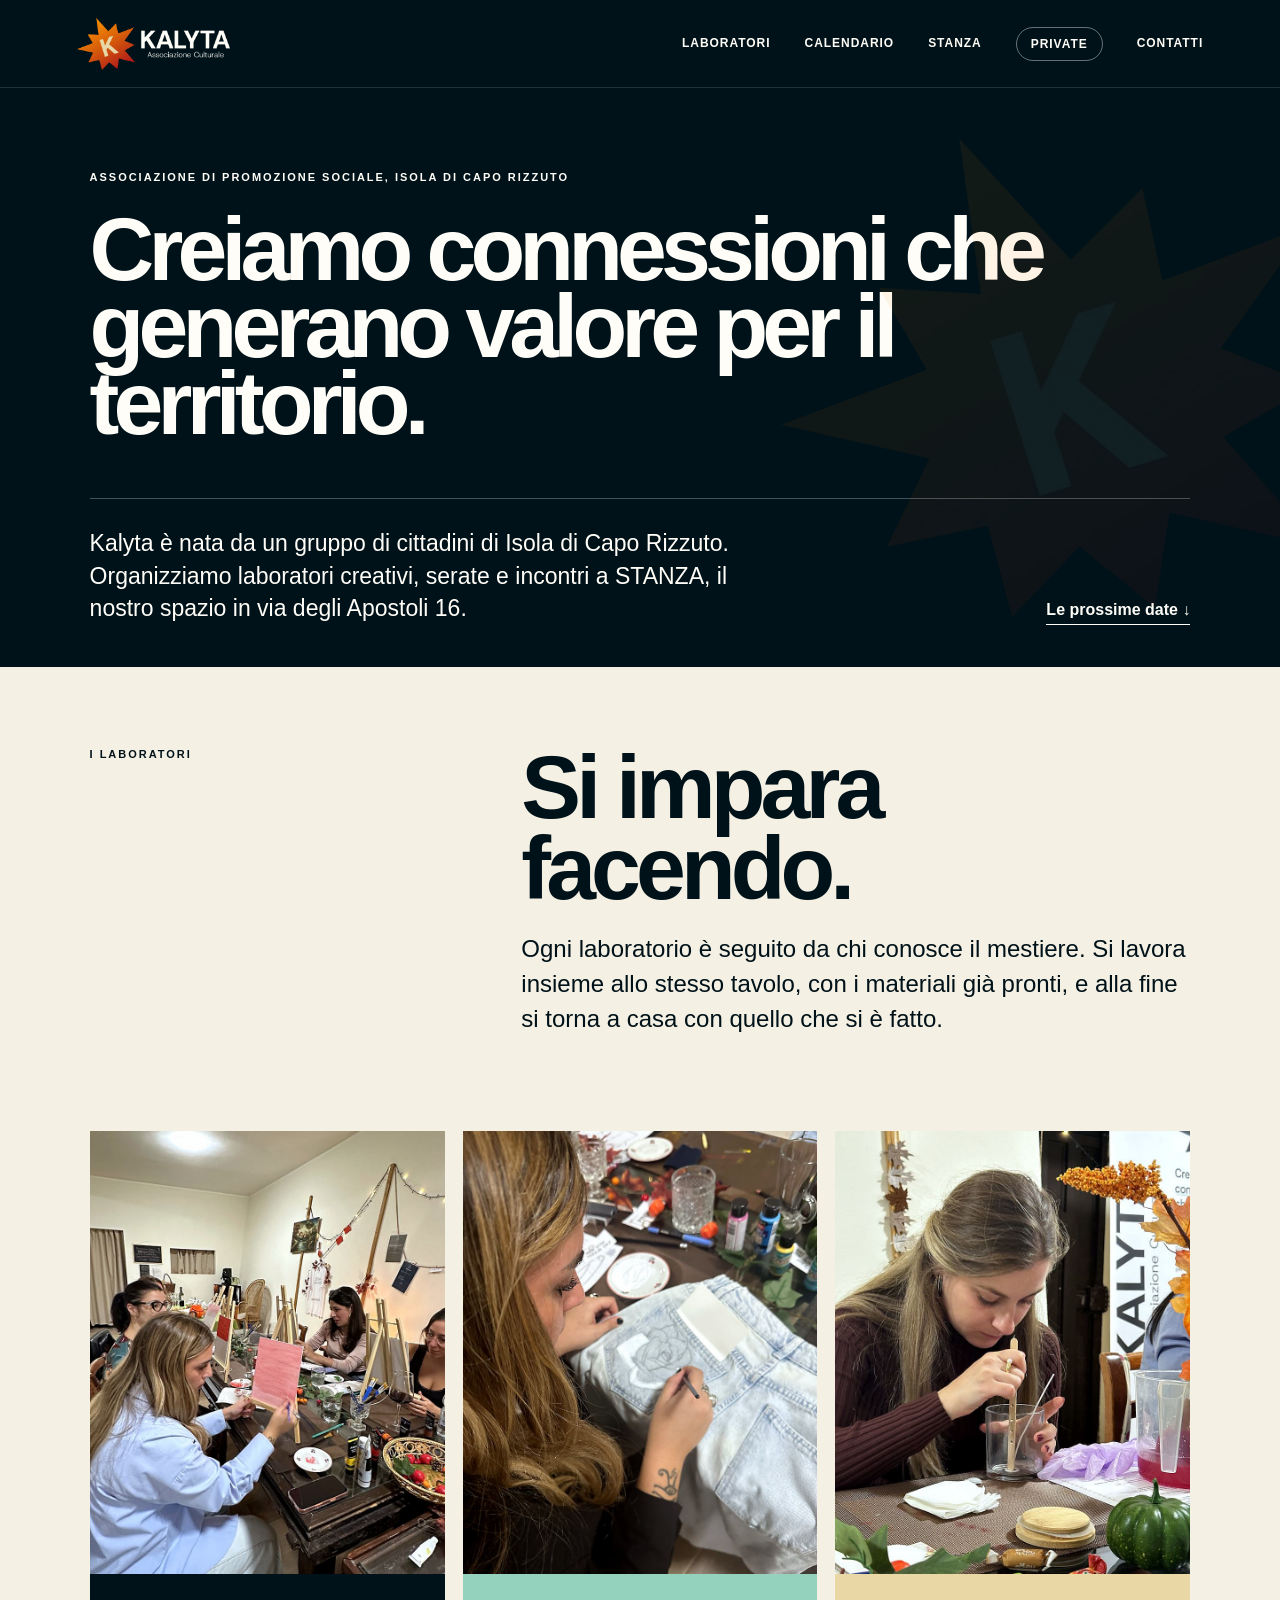
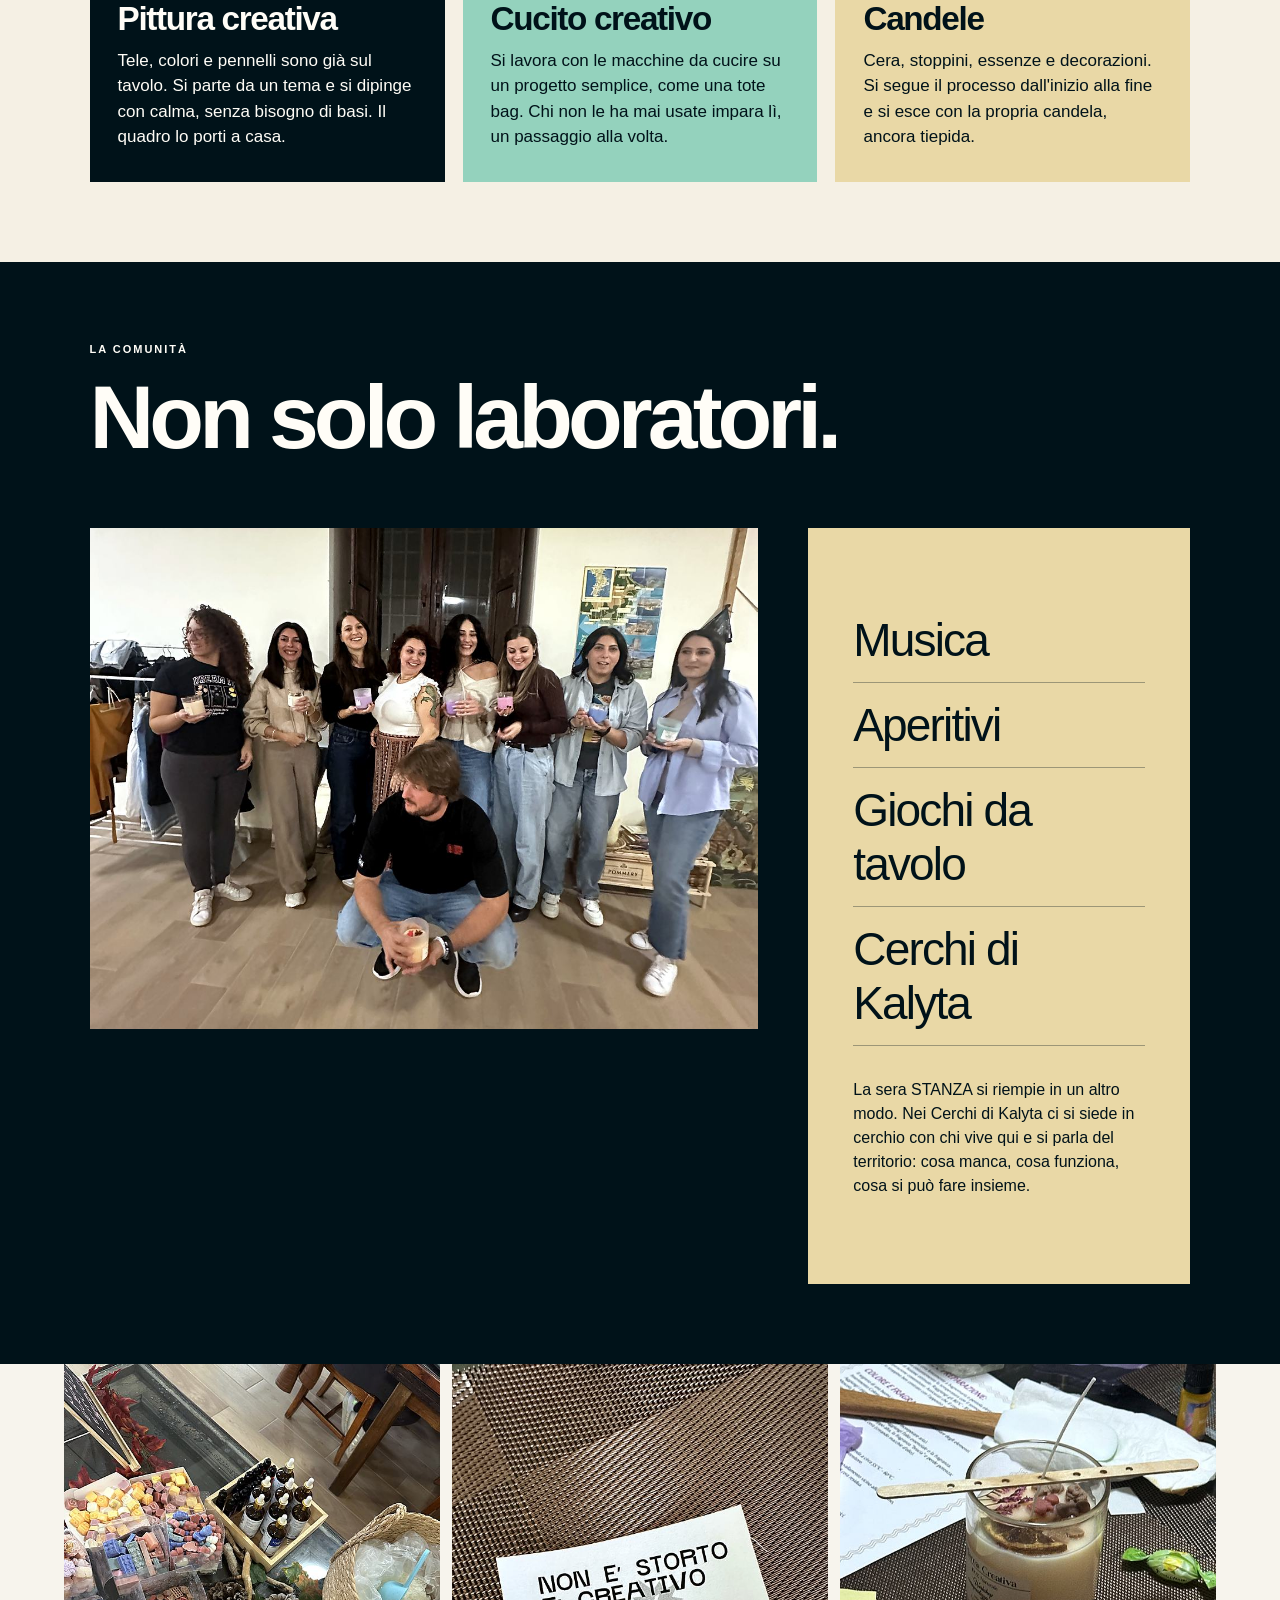
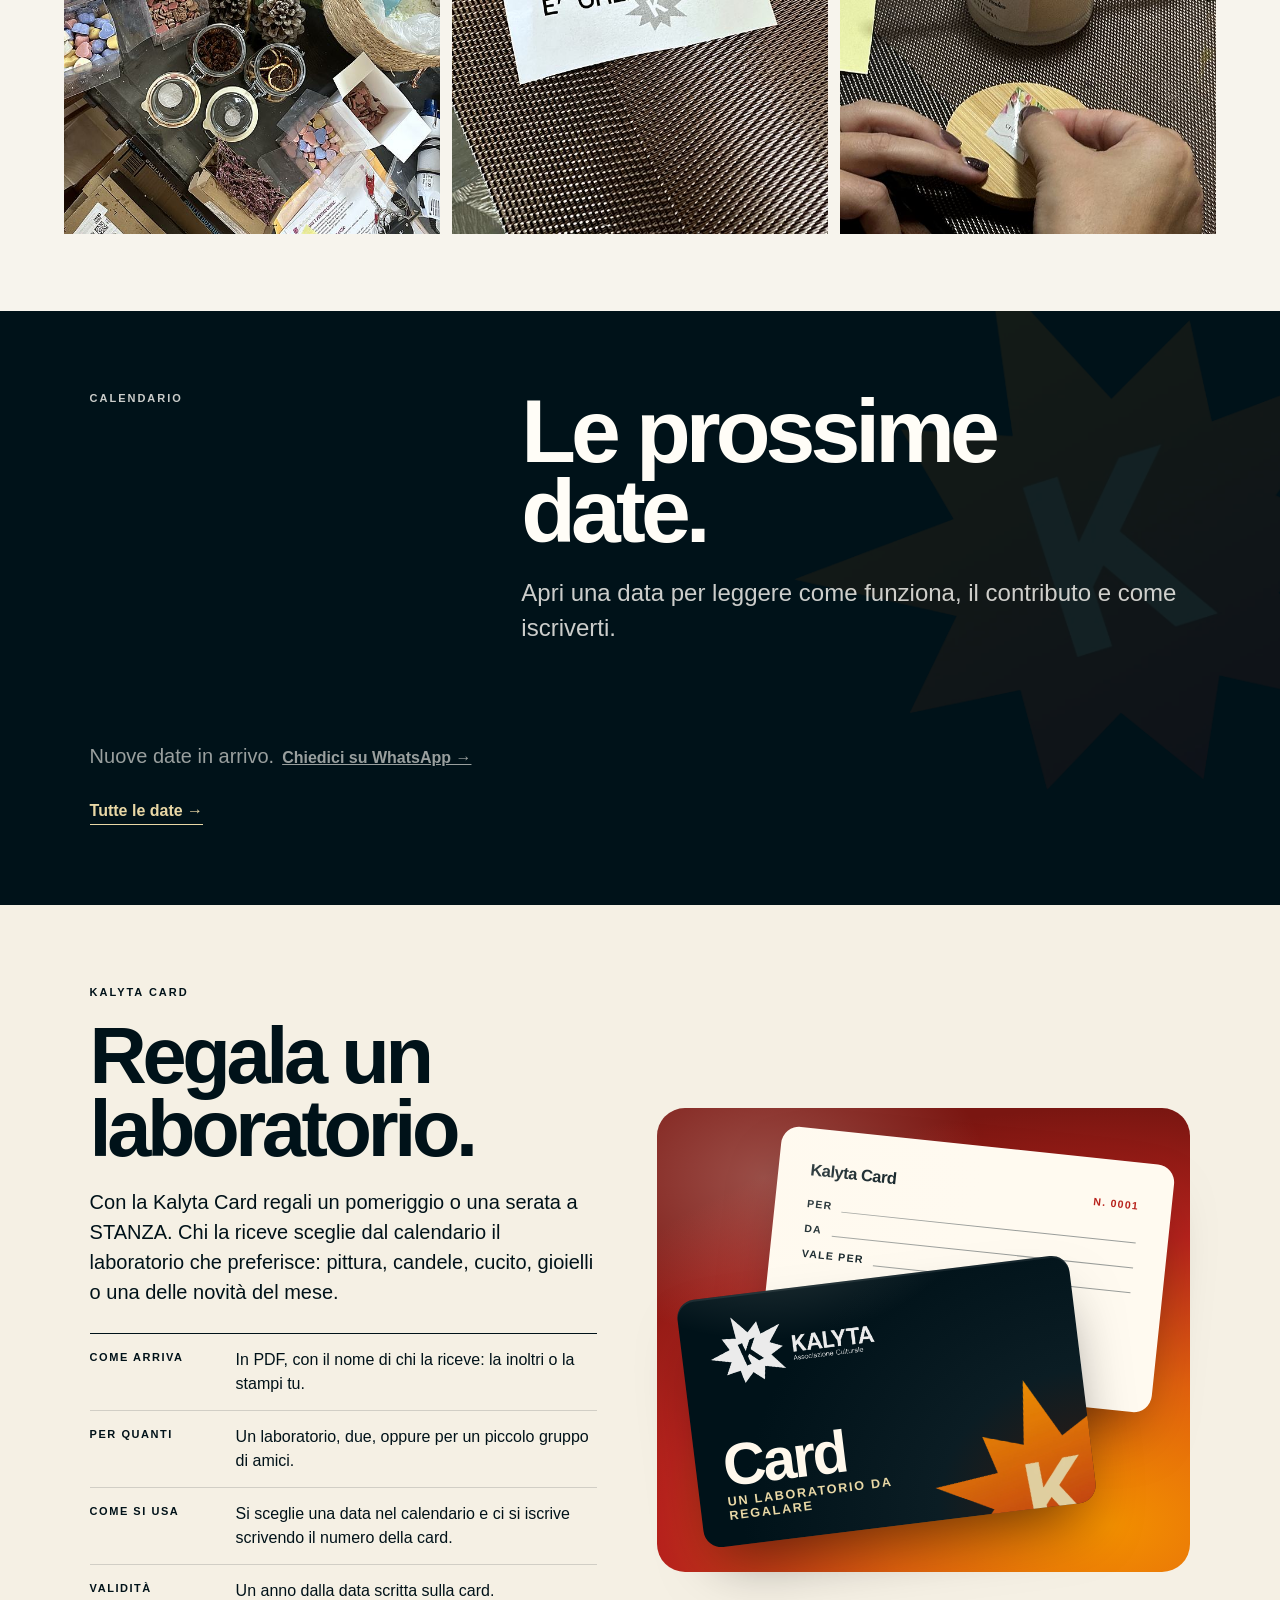
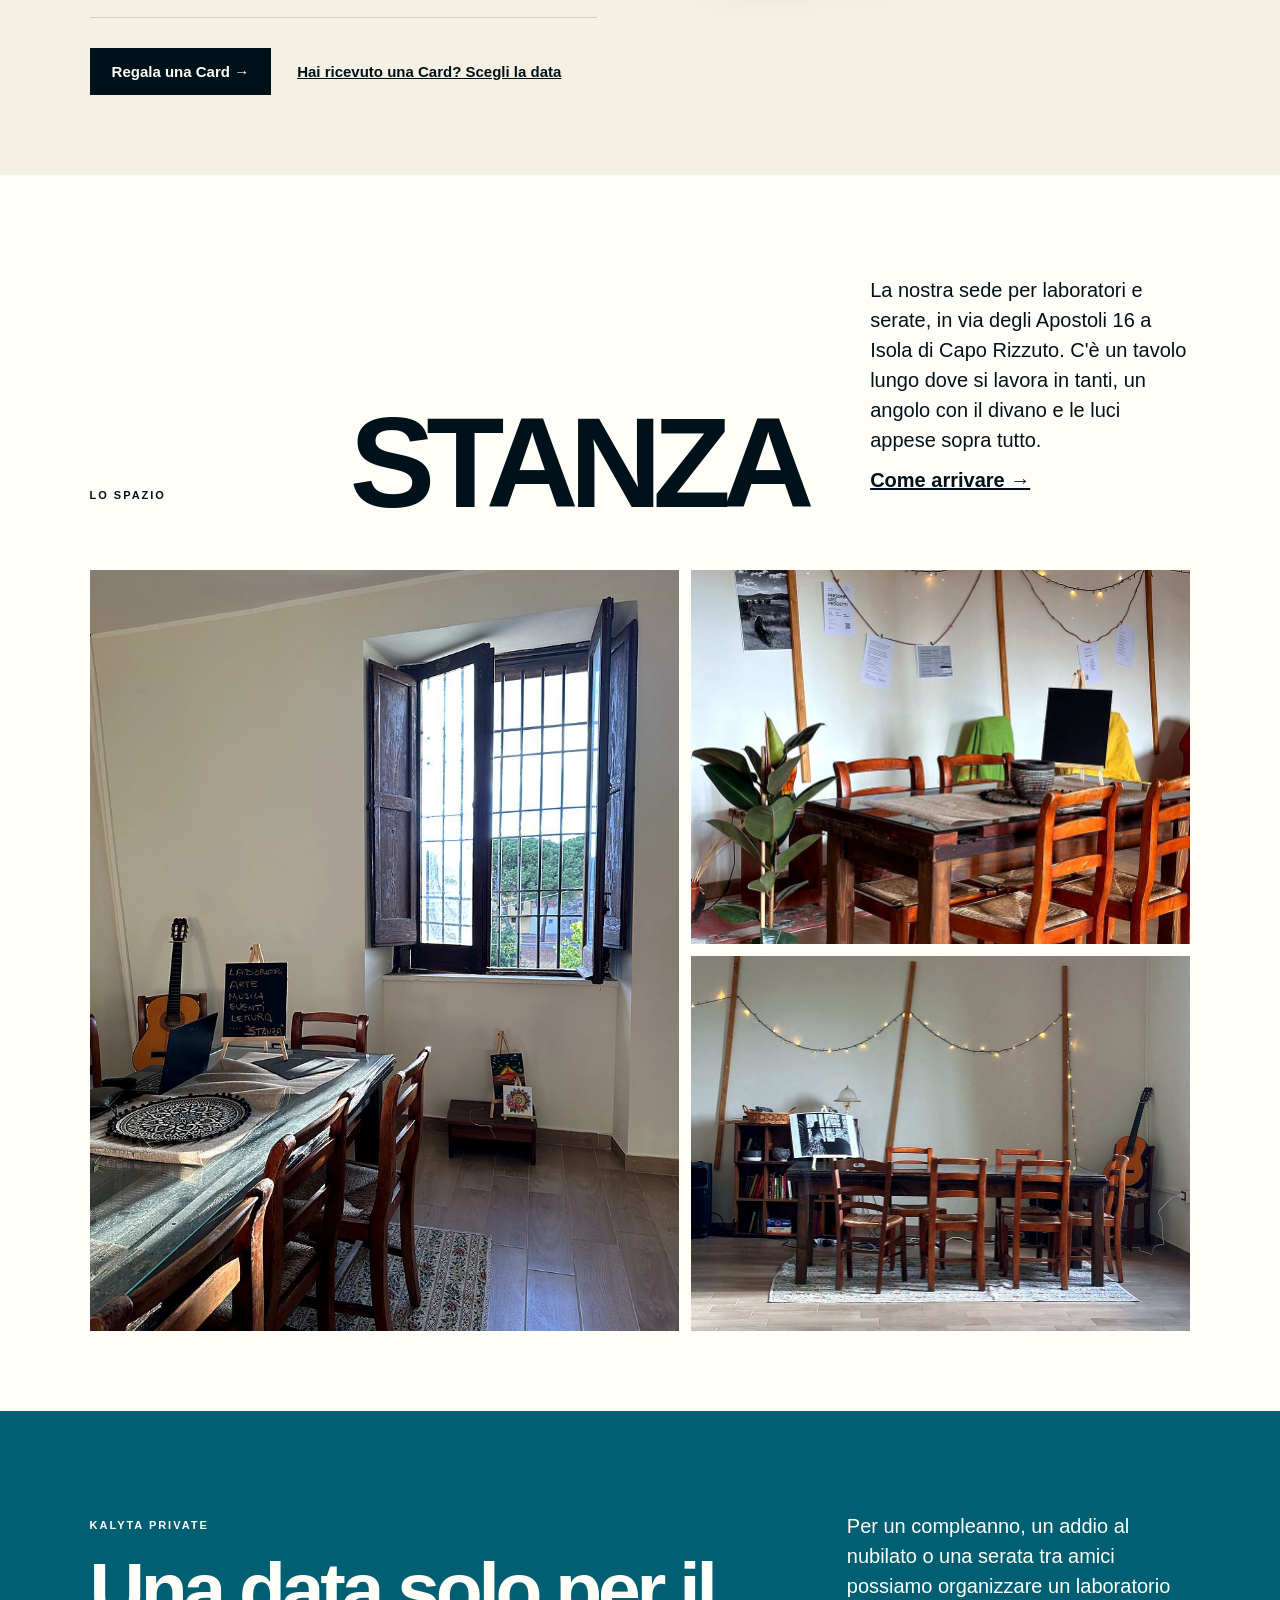
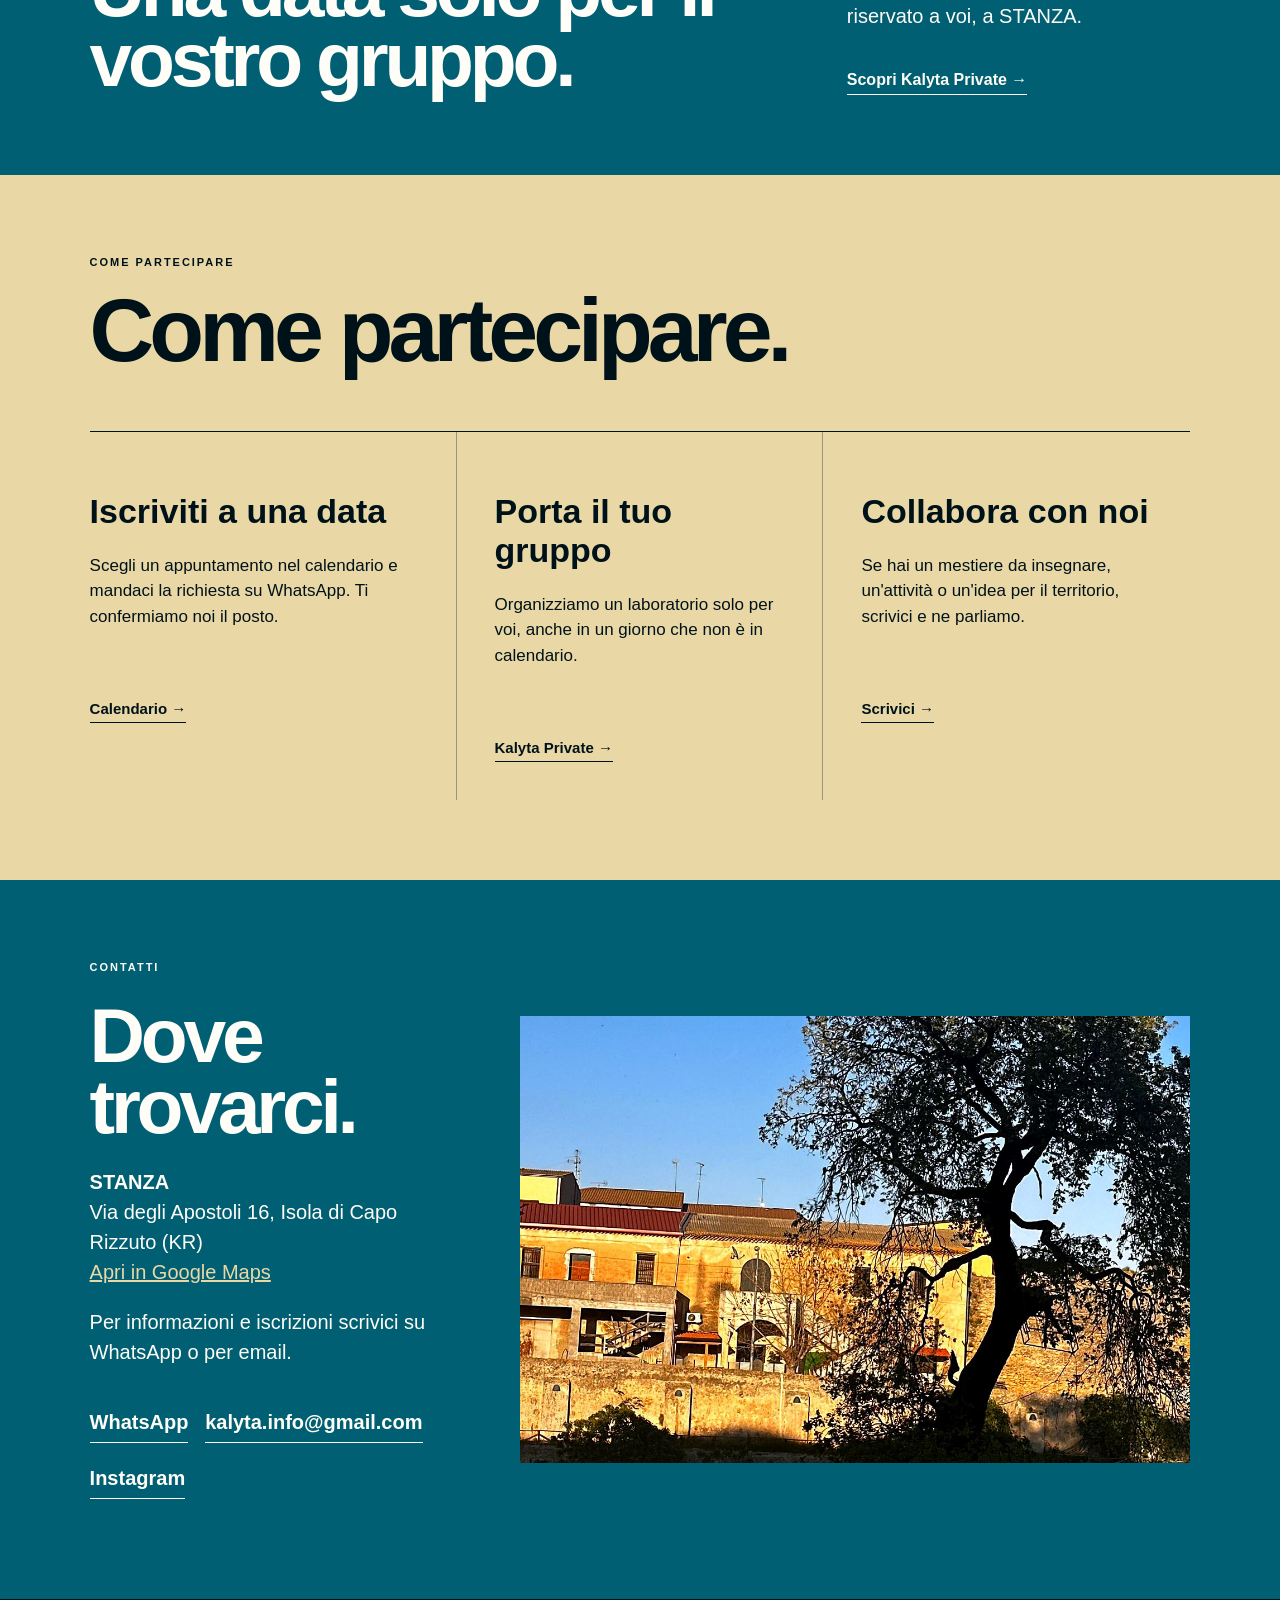
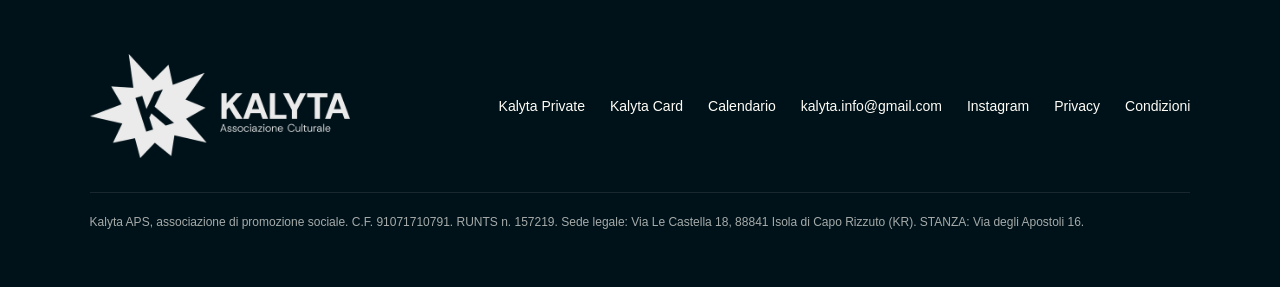
==== commit fbf99c65: "Condizioni di partecipazione (disdetta 24 ore), email obbligatoria, Kalyta Card solo PDF Co-Authored" ====
--- a/index.html
+++ b/index.html
@@ -93,13 +93,13 @@
     <h2>Regala un laboratorio.</h2>
     <p class="gc-lead">Con la Kalyta Card regali un pomeriggio o una serata a STANZA. Chi la riceve sceglie dal calendario il laboratorio che preferisce: pittura, candele, cucito, gioielli o una delle novità del mese.</p>
     <dl class="gc-info">
-      <div><dt>Come arriva</dt><dd>Stampata su cartoncino, da ritirare a STANZA, oppure in PDF da inoltrare.</dd></div>
+      <div><dt>Come arriva</dt><dd>In PDF, con il nome di chi la riceve: la inoltri o la stampi tu.</dd></div>
       <div><dt>Per quanti</dt><dd>Un laboratorio, due, oppure per un piccolo gruppo di amici.</dd></div>
       <div><dt>Come si usa</dt><dd>Si sceglie una data nel calendario e ci si iscrive scrivendo il numero della card.</dd></div>
       <div><dt>Validità</dt><dd>Un anno dalla data scritta sulla card.</dd></div>
     </dl>
     <div class="gc-actions">
-      <a class="cal-book" href="https://wa.me/393501795131?text=Ciao%20Kalyta%2C%20vorrei%20regalare%20una%20Kalyta%20Card.%0A%0APer%20%28nome%20di%20chi%20la%20riceve%29%3A%20%0AQuanti%20laboratori%3A%20%0AStampata%20o%20in%20PDF%3A%20" target="_blank" rel="noopener">Regala una Card →</a>
+      <a class="cal-book" href="https://wa.me/393501795131?text=Ciao%20Kalyta%2C%20vorrei%20regalare%20una%20Kalyta%20Card.%0A%0APer%20%28nome%20di%20chi%20la%20riceve%29%3A%20%0AQuanti%20laboratori%3A%20%0AEmail%20a%20cui%20mandare%20il%20PDF%3A%20" target="_blank" rel="noopener">Regala una Card →</a>
       <a class="gc-link" href="calendario/">Hai ricevuto una Card? Scegli la data</a>
     </div>
   </div>
@@ -166,7 +166,7 @@
 
 <footer>
   <img src="assets-private/logo-footer.png" alt="Kalyta APS" width="600" height="240" loading="lazy" decoding="async">
-  <div><a href="private/">Kalyta Private</a><a href="#card">Kalyta Card</a><a href="calendario/">Calendario</a><a href="mailto:kalyta.info@gmail.com">kalyta.info@gmail.com</a><a href="https://www.instagram.com/kalyta.official_/">Instagram</a><a href="privacy/">Privacy</a></div>
+  <div><a href="private/">Kalyta Private</a><a href="#card">Kalyta Card</a><a href="calendario/">Calendario</a><a href="mailto:kalyta.info@gmail.com">kalyta.info@gmail.com</a><a href="https://www.instagram.com/kalyta.official_/">Instagram</a><a href="privacy/">Privacy</a><a href="condizioni/">Condizioni</a></div>
   <p class="foot-legal">Kalyta APS, associazione di promozione sociale. C.F. 91071710791. RUNTS n. 157219. Sede legale: Via Le Castella 18, 88841 Isola di Capo Rizzuto (KR). STANZA: Via degli Apostoli 16.</p>
 </footer>
 <script src="main.js?v=dev"></script>
--- a/style.css
+++ b/style.css
@@ -369,3 +369,6 @@
 }
 .kf-star{right:-16%;bottom:-30%;width:56%}
 .kf-sub{font-size:3.2cqi;max-width:60cqi}
+.book-check{display:flex!important;gap:10px;align-items:flex-start;text-transform:none!important;letter-spacing:0!important;font-weight:400!important;font-size:14px!important;line-height:1.45}
+.book-check input{width:20px;height:20px;flex:none;margin-top:1px;accent-color:var(--ink)}
+.book-check a{font-weight:700}
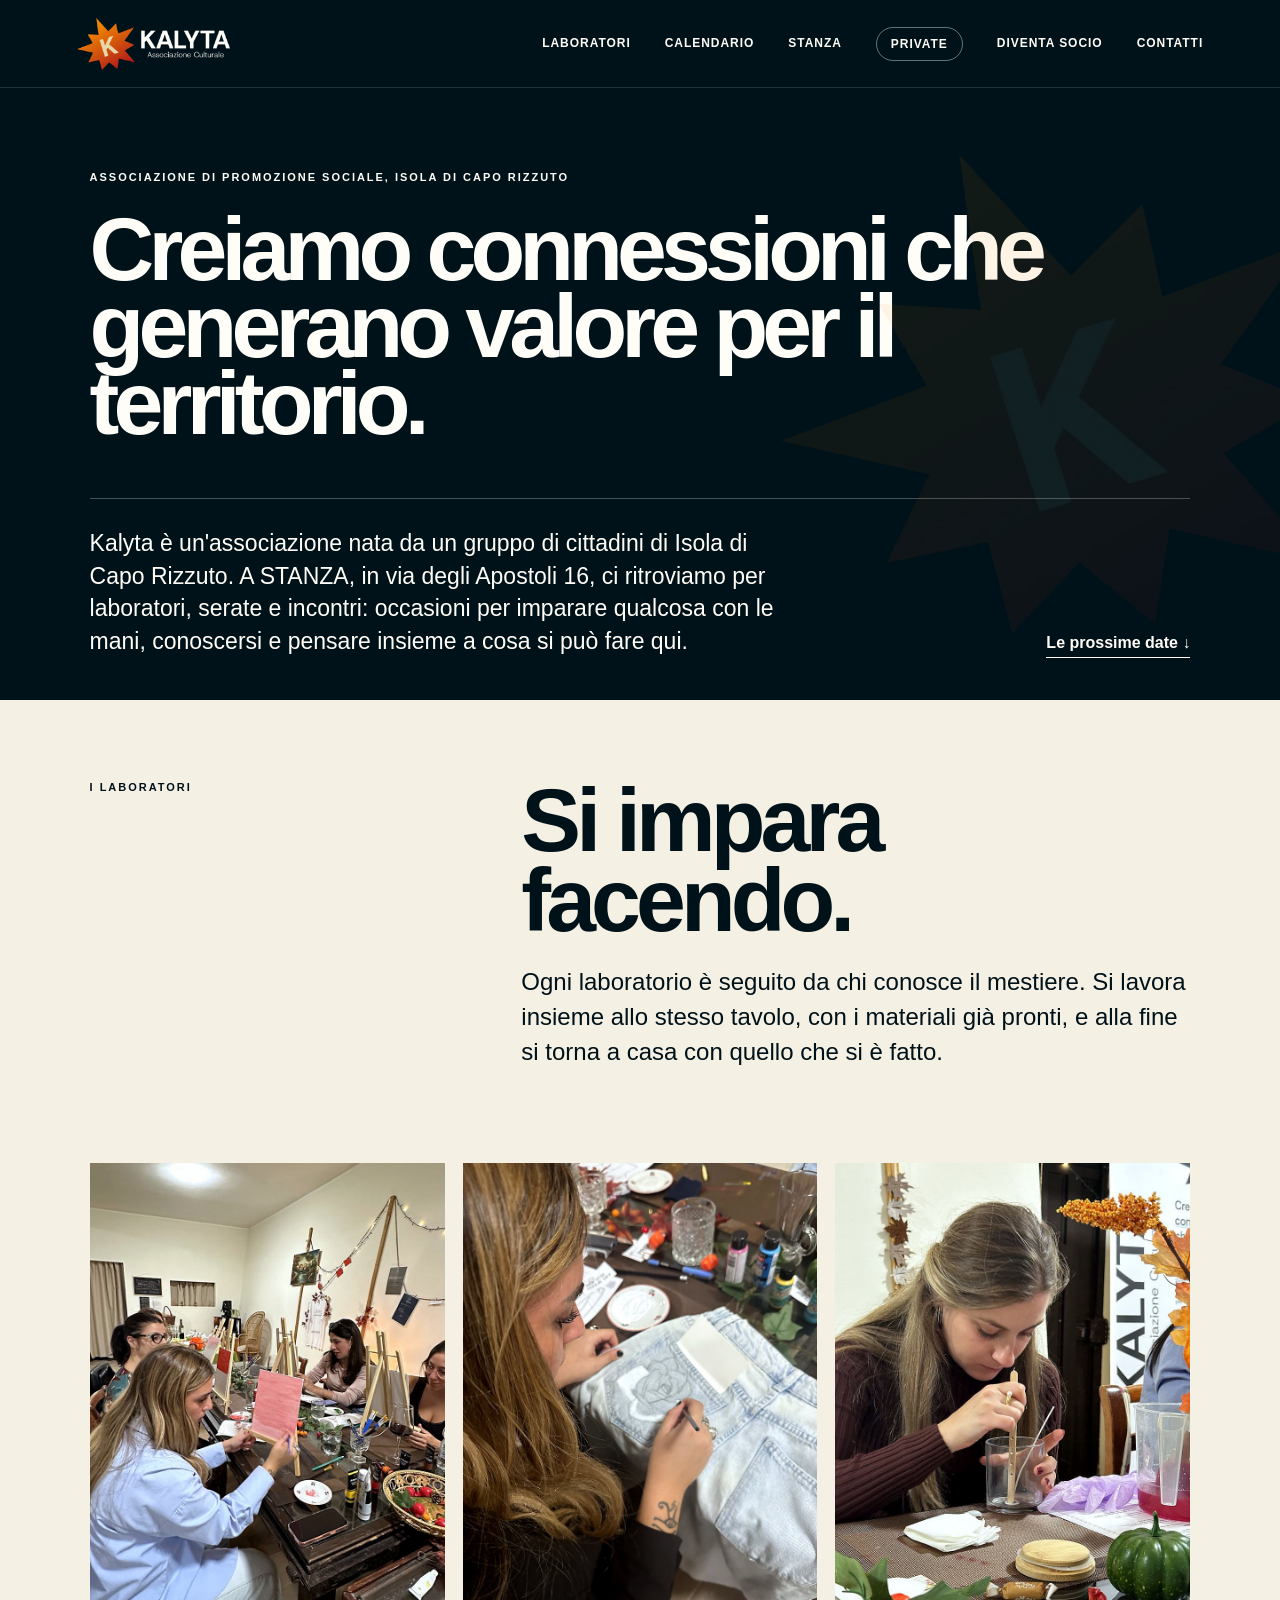
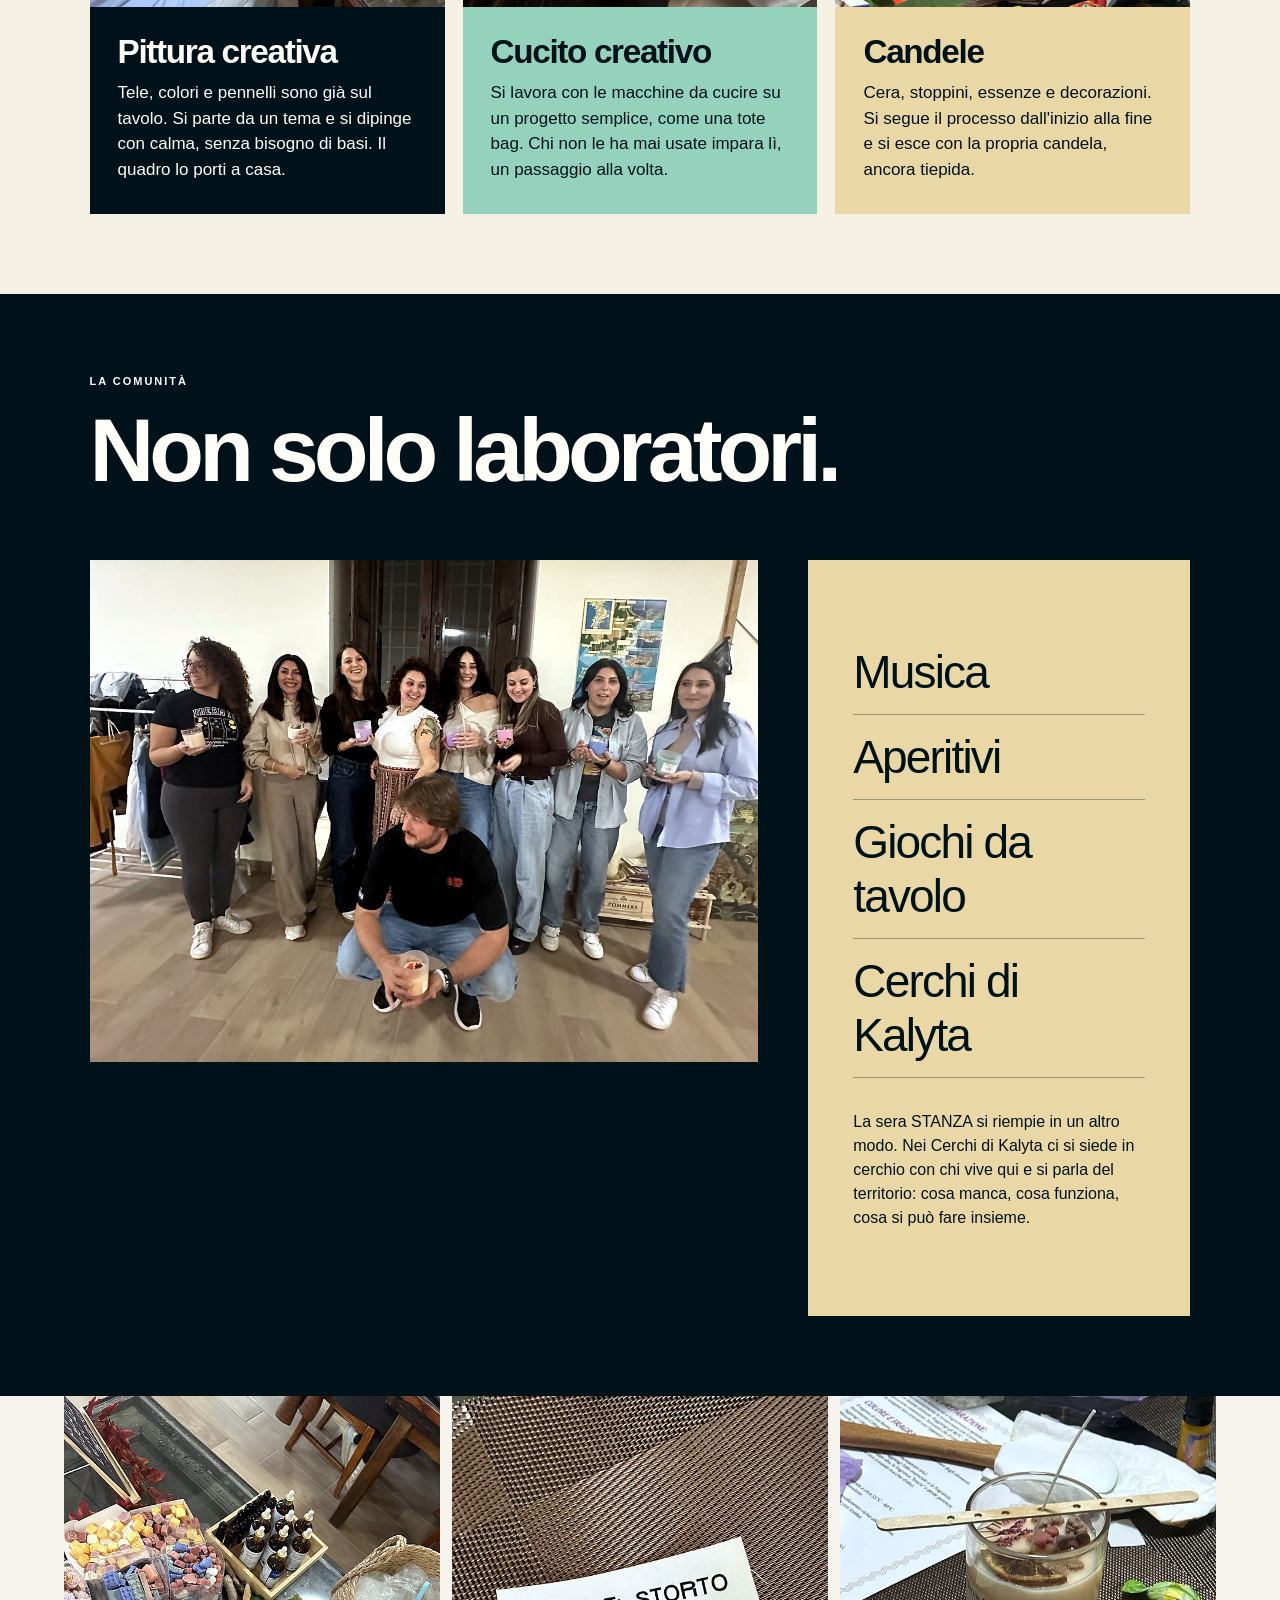
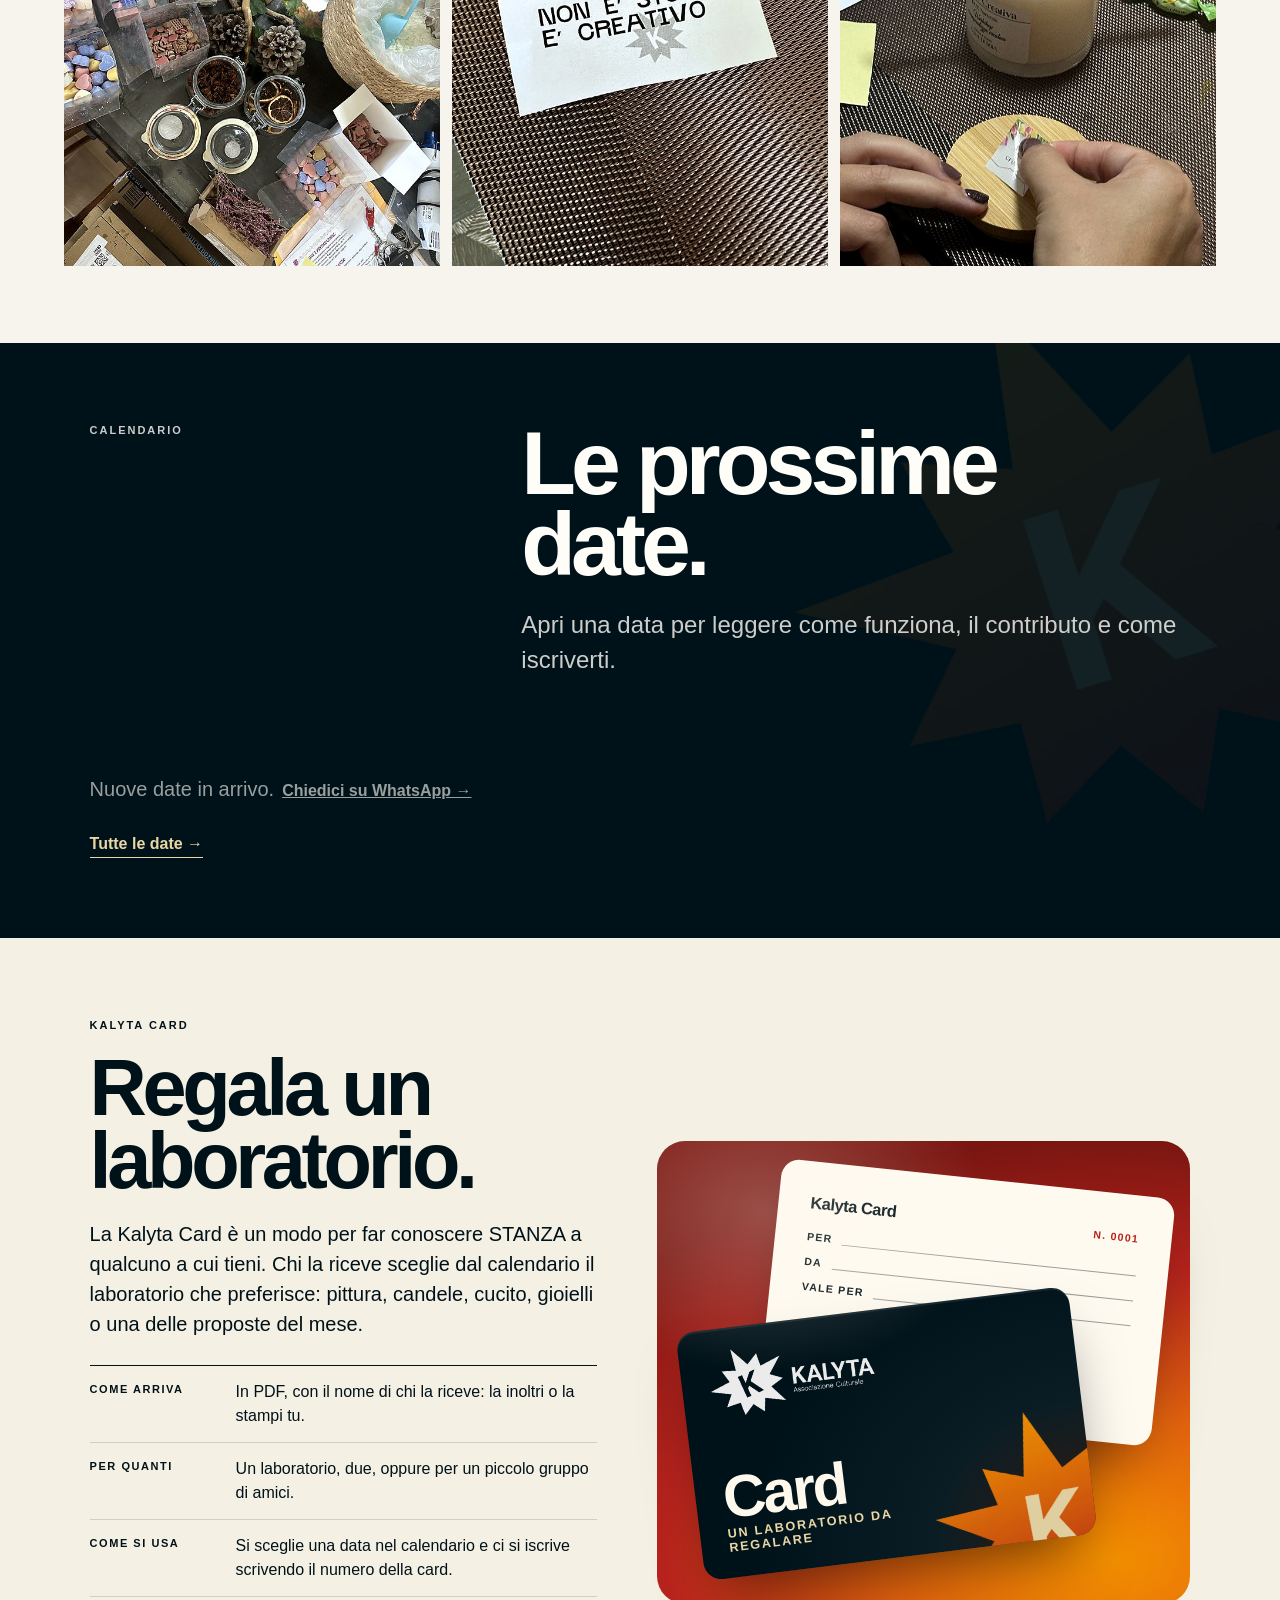
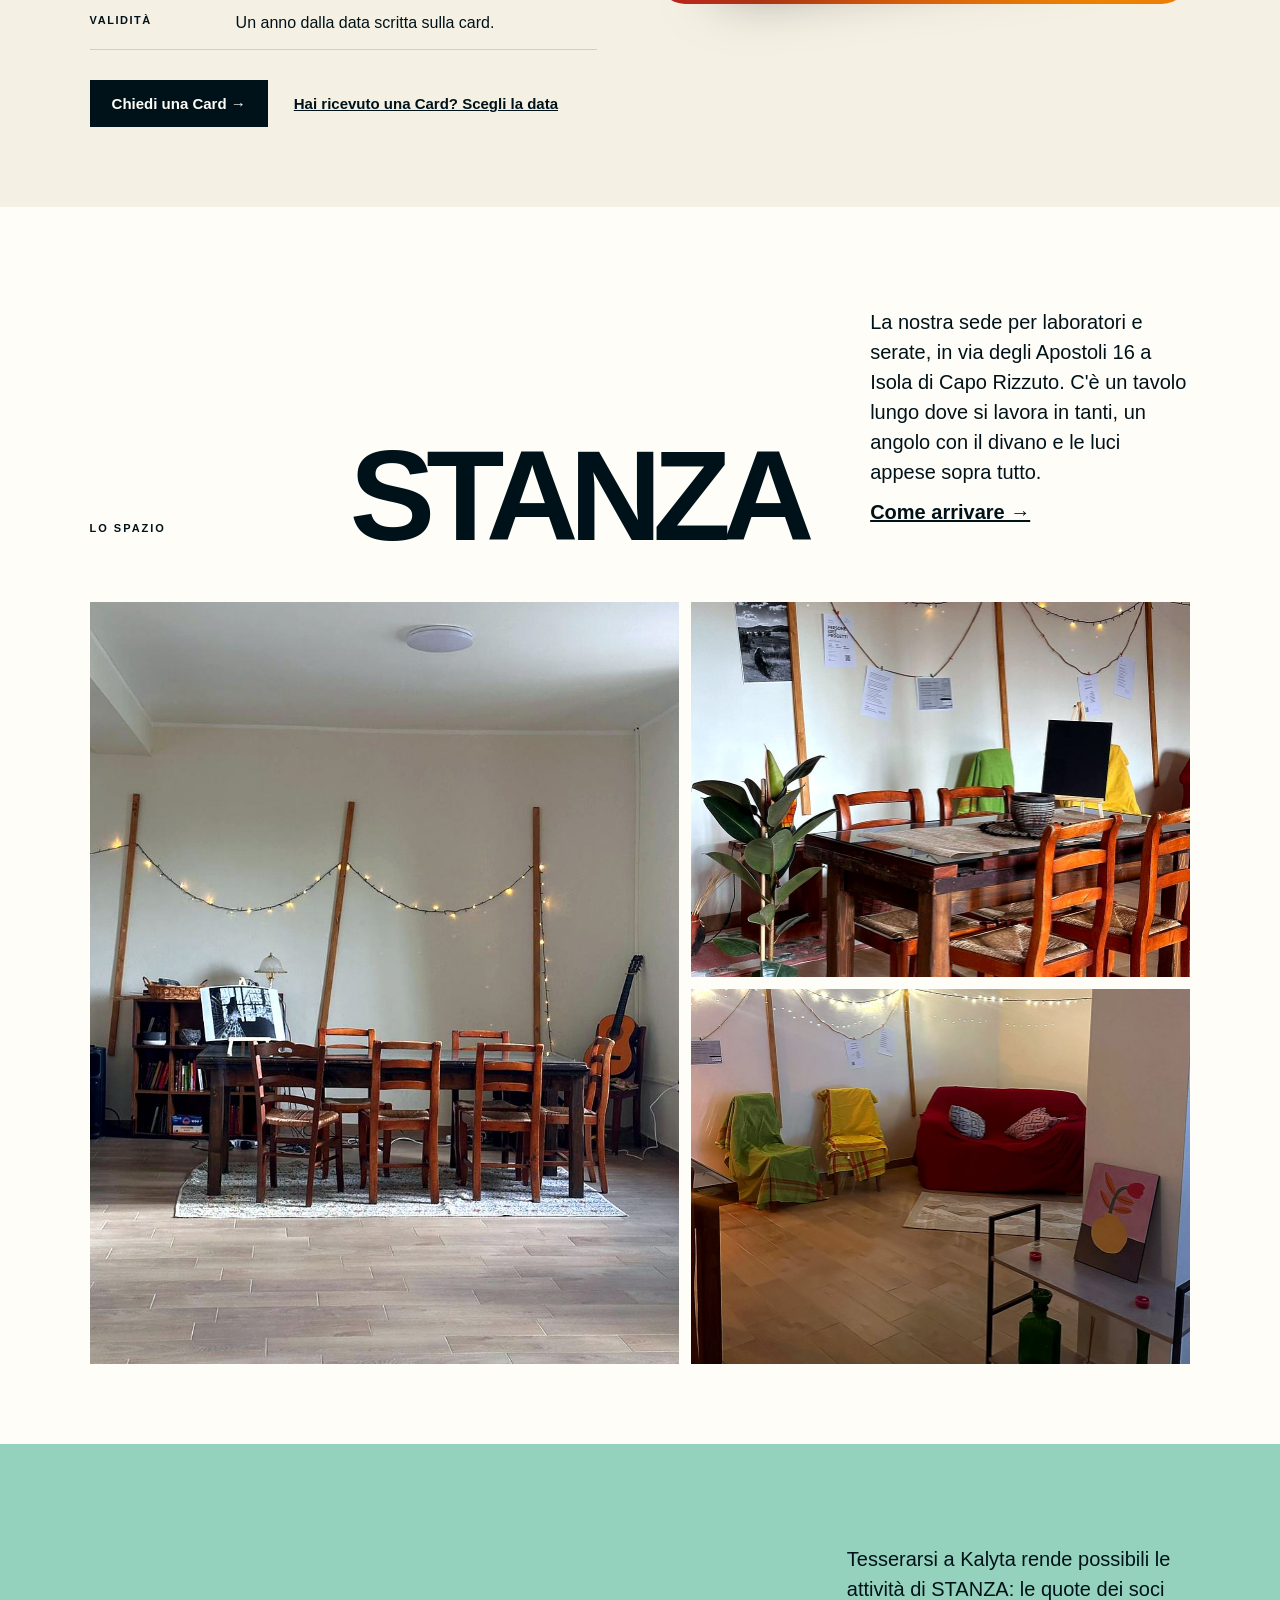
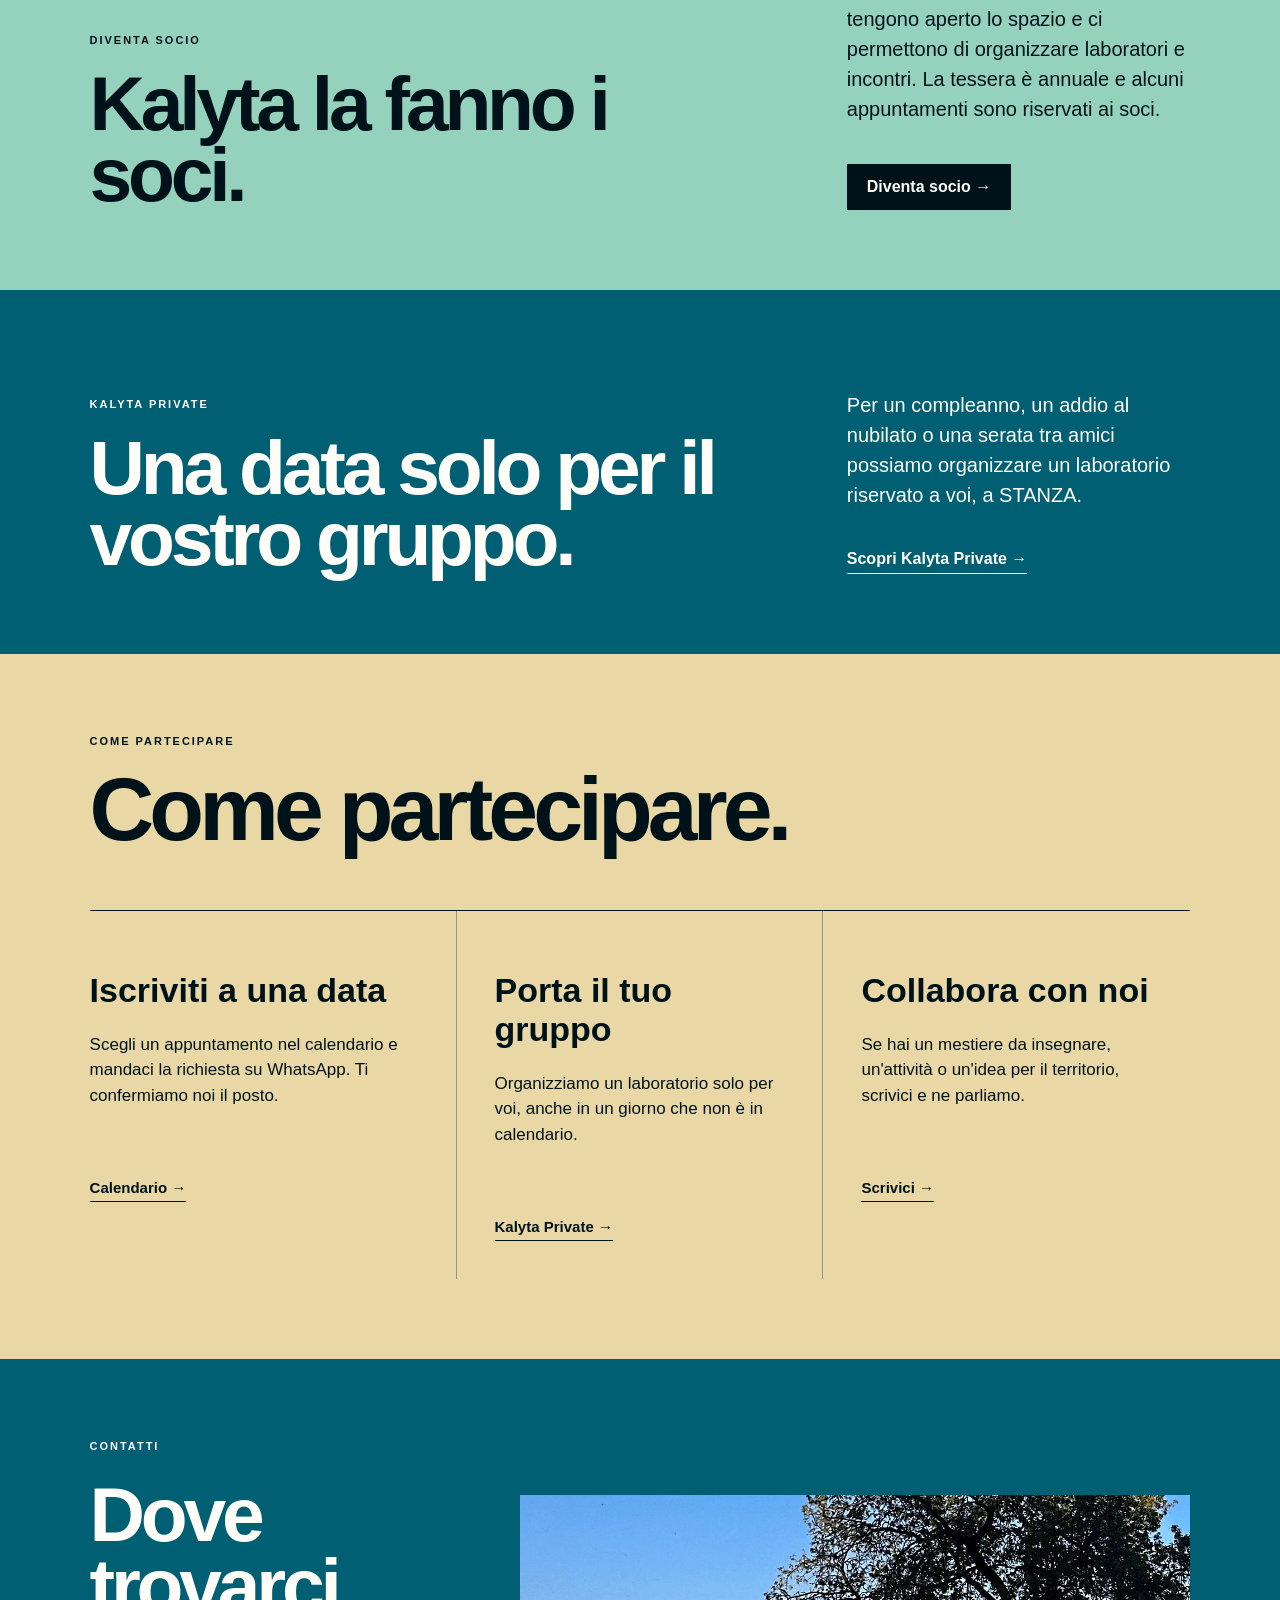
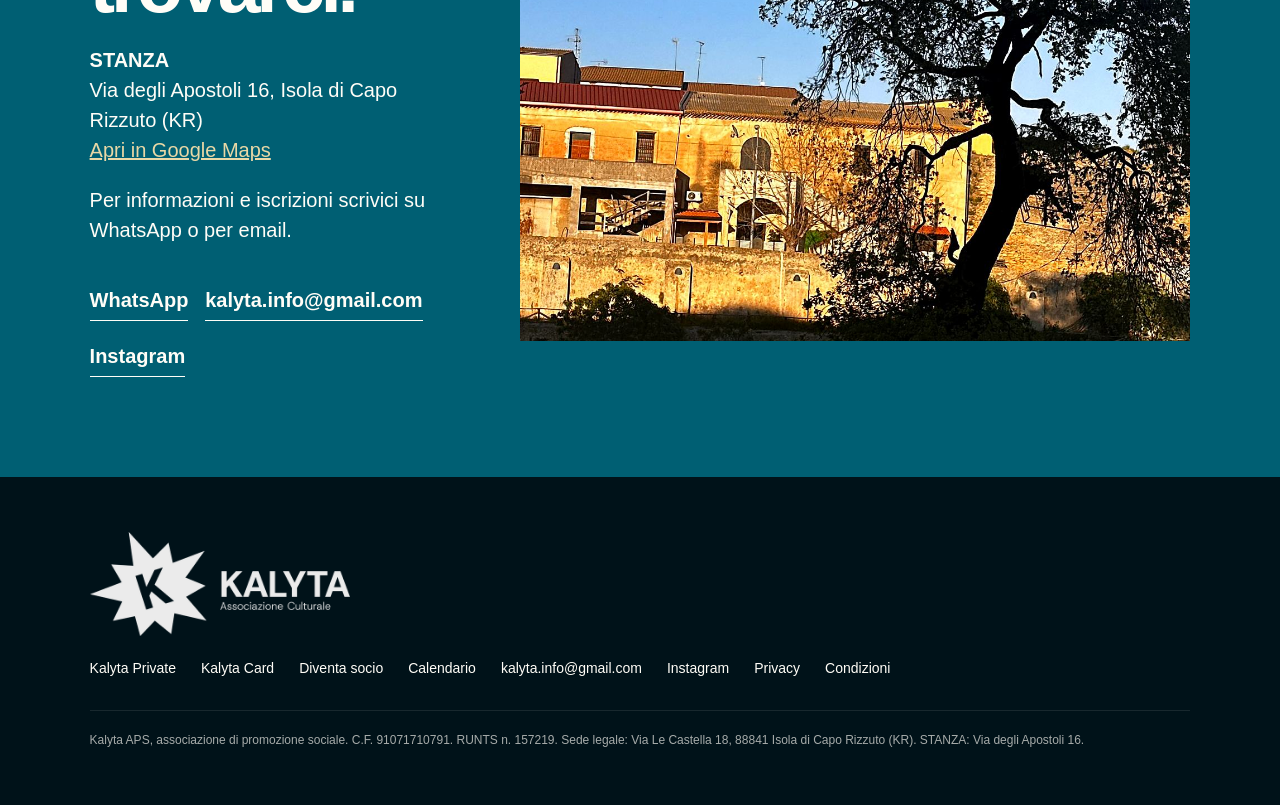
==== commit d5906df1: "Diventa socio con link al portale soci, foto del tavolo per STANZA, condizioni di disdetta più chiar" ====
--- a/index.html
+++ b/index.html
@@ -8,7 +8,7 @@
 <meta property="og:site_name" content="Kalyta">
 <meta property="og:title" content="Kalyta APS | Laboratori e incontri a Isola di Capo Rizzuto">
 <meta property="og:description" content="Laboratori creativi, incontri e STANZA a Isola di Capo Rizzuto.">
-<meta property="og:image" content="https://kalyta.it/assets/stanza-finestra.jpg">
+<meta property="og:image" content="https://kalyta.it/assets/stanza-tavolo-lungo.jpg">
 <meta property="og:url" content="https://kalyta.it/">
 <link rel="icon" type="image/png" href="assets-private/favicon.png">
 <link rel="apple-touch-icon" href="assets-private/apple-touch-icon.png">
@@ -22,6 +22,7 @@
     <a href="calendario/">Calendario</a>
     <a href="#stanza">STANZA</a>
     <a href="private/">Private</a>
+    <a href="#soci">Diventa socio</a>
     <a href="#contatti">Contatti</a>
   </nav>
 </header>
@@ -32,7 +33,7 @@
   <p class="eyebrow">ASSOCIAZIONE DI PROMOZIONE SOCIALE, ISOLA DI CAPO RIZZUTO</p>
   <h1>Creiamo connessioni che generano valore per il territorio.</h1>
   <div class="hero-foot">
-    <p>Kalyta è nata da un gruppo di cittadini di Isola di Capo Rizzuto. Organizziamo laboratori creativi, serate e incontri a STANZA, il nostro spazio in via degli Apostoli 16.</p>
+    <p>Kalyta è un'associazione nata da un gruppo di cittadini di Isola di Capo Rizzuto. A STANZA, in via degli Apostoli 16, ci ritroviamo per laboratori, serate e incontri: occasioni per imparare qualcosa con le mani, conoscersi e pensare insieme a cosa si può fare qui.</p>
     <a class="button" href="#calendario">Le prossime date ↓</a>
   </div>
 </section>
@@ -91,7 +92,7 @@
   <div class="gc-copy">
     <p class="section-label">KALYTA CARD</p>
     <h2>Regala un laboratorio.</h2>
-    <p class="gc-lead">Con la Kalyta Card regali un pomeriggio o una serata a STANZA. Chi la riceve sceglie dal calendario il laboratorio che preferisce: pittura, candele, cucito, gioielli o una delle novità del mese.</p>
+    <p class="gc-lead">La Kalyta Card è un modo per far conoscere STANZA a qualcuno a cui tieni. Chi la riceve sceglie dal calendario il laboratorio che preferisce: pittura, candele, cucito, gioielli o una delle proposte del mese.</p>
     <dl class="gc-info">
       <div><dt>Come arriva</dt><dd>In PDF, con il nome di chi la riceve: la inoltri o la stampi tu.</dd></div>
       <div><dt>Per quanti</dt><dd>Un laboratorio, due, oppure per un piccolo gruppo di amici.</dd></div>
@@ -99,7 +100,7 @@
       <div><dt>Validità</dt><dd>Un anno dalla data scritta sulla card.</dd></div>
     </dl>
     <div class="gc-actions">
-      <a class="cal-book" href="https://wa.me/393501795131?text=Ciao%20Kalyta%2C%20vorrei%20regalare%20una%20Kalyta%20Card.%0A%0APer%20%28nome%20di%20chi%20la%20riceve%29%3A%20%0AQuanti%20laboratori%3A%20%0AEmail%20a%20cui%20mandare%20il%20PDF%3A%20" target="_blank" rel="noopener">Regala una Card →</a>
+      <a class="cal-book" href="https://wa.me/393501795131?text=Ciao%20Kalyta%2C%20vorrei%20regalare%20una%20Kalyta%20Card.%0A%0APer%20%28nome%20di%20chi%20la%20riceve%29%3A%20%0AQuanti%20laboratori%3A%20%0AEmail%20a%20cui%20mandare%20il%20PDF%3A%20" target="_blank" rel="noopener">Chiedi una Card →</a>
       <a class="gc-link" href="calendario/">Hai ricevuto una Card? Scegli la data</a>
     </div>
   </div>
@@ -125,9 +126,20 @@
     <p>La nostra sede per laboratori e serate, in via degli Apostoli 16 a Isola di Capo Rizzuto. C'è un tavolo lungo dove si lavora in tanti, un angolo con il divano e le luci appese sopra tutto. <a class="stanza-map" href="https://www.google.com/maps/search/?api=1&amp;query=Via+degli+Apostoli+16+Isola+di+Capo+Rizzuto" target="_blank" rel="noopener">Come arrivare →</a></p>
   </div>
   <div class="stanza-grid">
-    <img src="assets/stanza-finestra.jpg" alt="STANZA di giorno: il tavolo, la chitarra e la finestra sul giardino" width="880" height="1100" loading="lazy" decoding="async">
+    <img src="assets/stanza-tavolo-alto.jpg" alt="Il tavolo lungo di STANZA con le sedie impagliate e le lucine" width="880" height="1100" loading="lazy" decoding="async">
     <img src="assets/stanza-tavolo.jpg" alt="Il tavolo di STANZA con la pianta e le sedie colorate" width="1000" height="750" loading="lazy" decoding="async">
-    <img src="assets/stanza-sala.jpg" alt="La sala di STANZA con il tavolo lungo, le sedie e le lucine" width="1000" height="750" loading="lazy" decoding="async">
+    <img src="assets/stanza-divano.jpg" alt="L'angolo con il divano rosso, le sedute colorate e le lucine" width="1000" height="750" loading="lazy" decoding="async">
+  </div>
+</section>
+
+<section id="soci" class="soci">
+  <div>
+    <p class="section-label">DIVENTA SOCIO</p>
+    <h2>Kalyta la fanno i soci.</h2>
+  </div>
+  <div>
+    <p>Tesserarsi a Kalyta rende possibili le attività di STANZA: le quote dei soci tengono aperto lo spazio e ci permettono di organizzare laboratori e incontri. La tessera è annuale e alcuni appuntamenti sono riservati ai soci.</p>
+    <a class="button" href="https://portalesoci.it/iscrizioni-associazione-smart/kalyta-aps/" target="_blank" rel="noopener">Diventa socio →</a>
   </div>
 </section>
 
@@ -166,7 +178,7 @@
 
 <footer>
   <img src="assets-private/logo-footer.png" alt="Kalyta APS" width="600" height="240" loading="lazy" decoding="async">
-  <div><a href="private/">Kalyta Private</a><a href="#card">Kalyta Card</a><a href="calendario/">Calendario</a><a href="mailto:kalyta.info@gmail.com">kalyta.info@gmail.com</a><a href="https://www.instagram.com/kalyta.official_/">Instagram</a><a href="privacy/">Privacy</a><a href="condizioni/">Condizioni</a></div>
+  <div><a href="private/">Kalyta Private</a><a href="#card">Kalyta Card</a><a href="https://portalesoci.it/iscrizioni-associazione-smart/kalyta-aps/" target="_blank" rel="noopener">Diventa socio</a><a href="calendario/">Calendario</a><a href="mailto:kalyta.info@gmail.com">kalyta.info@gmail.com</a><a href="https://www.instagram.com/kalyta.official_/">Instagram</a><a href="privacy/">Privacy</a><a href="condizioni/">Condizioni</a></div>
   <p class="foot-legal">Kalyta APS, associazione di promozione sociale. C.F. 91071710791. RUNTS n. 157219. Sede legale: Via Le Castella 18, 88841 Isola di Capo Rizzuto (KR). STANZA: Via degli Apostoli 16.</p>
 </footer>
 <script src="main.js?v=dev"></script>
--- a/style.css
+++ b/style.css
@@ -372,3 +372,8 @@
 .book-check{display:flex!important;gap:10px;align-items:flex-start;text-transform:none!important;letter-spacing:0!important;font-weight:400!important;font-size:14px!important;line-height:1.45}
 .book-check input{width:20px;height:20px;flex:none;margin-top:1px;accent-color:var(--ink)}
 .book-check a{font-weight:700}
+.soci{padding:80px max(7vw,40px);background:var(--aqua);color:var(--ink);display:grid;grid-template-columns:1.4fr .7fr;gap:70px;align-items:end}
+.soci h2{font-size:clamp(54px,6vw,88px);line-height:.92;letter-spacing:-.055em;margin:20px 0 0}
+.soci p{font-size:20px;line-height:1.5}
+.soci .button{background:var(--ink);color:var(--white);border:0;padding:14px 20px}
+@media(max-width:800px){.soci{padding:60px 22px;display:block}.soci h2{font-size:55px}}
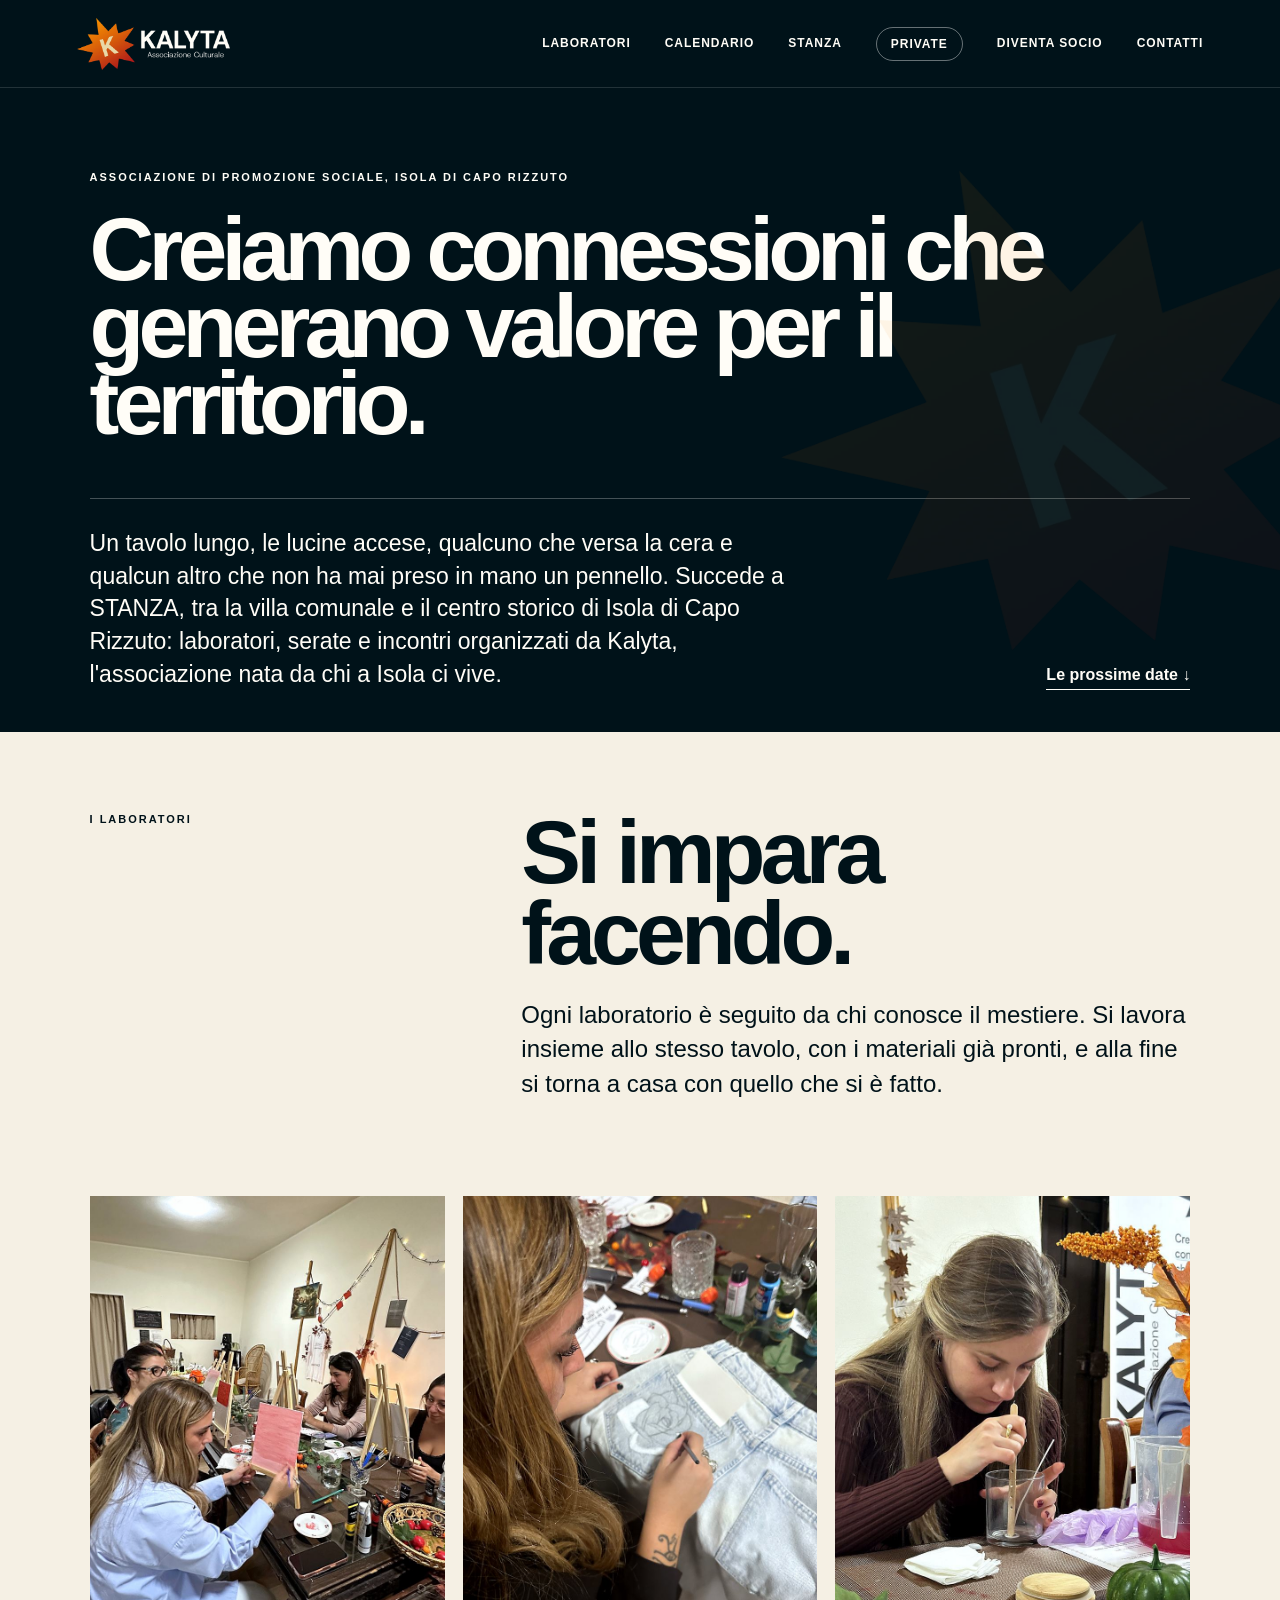
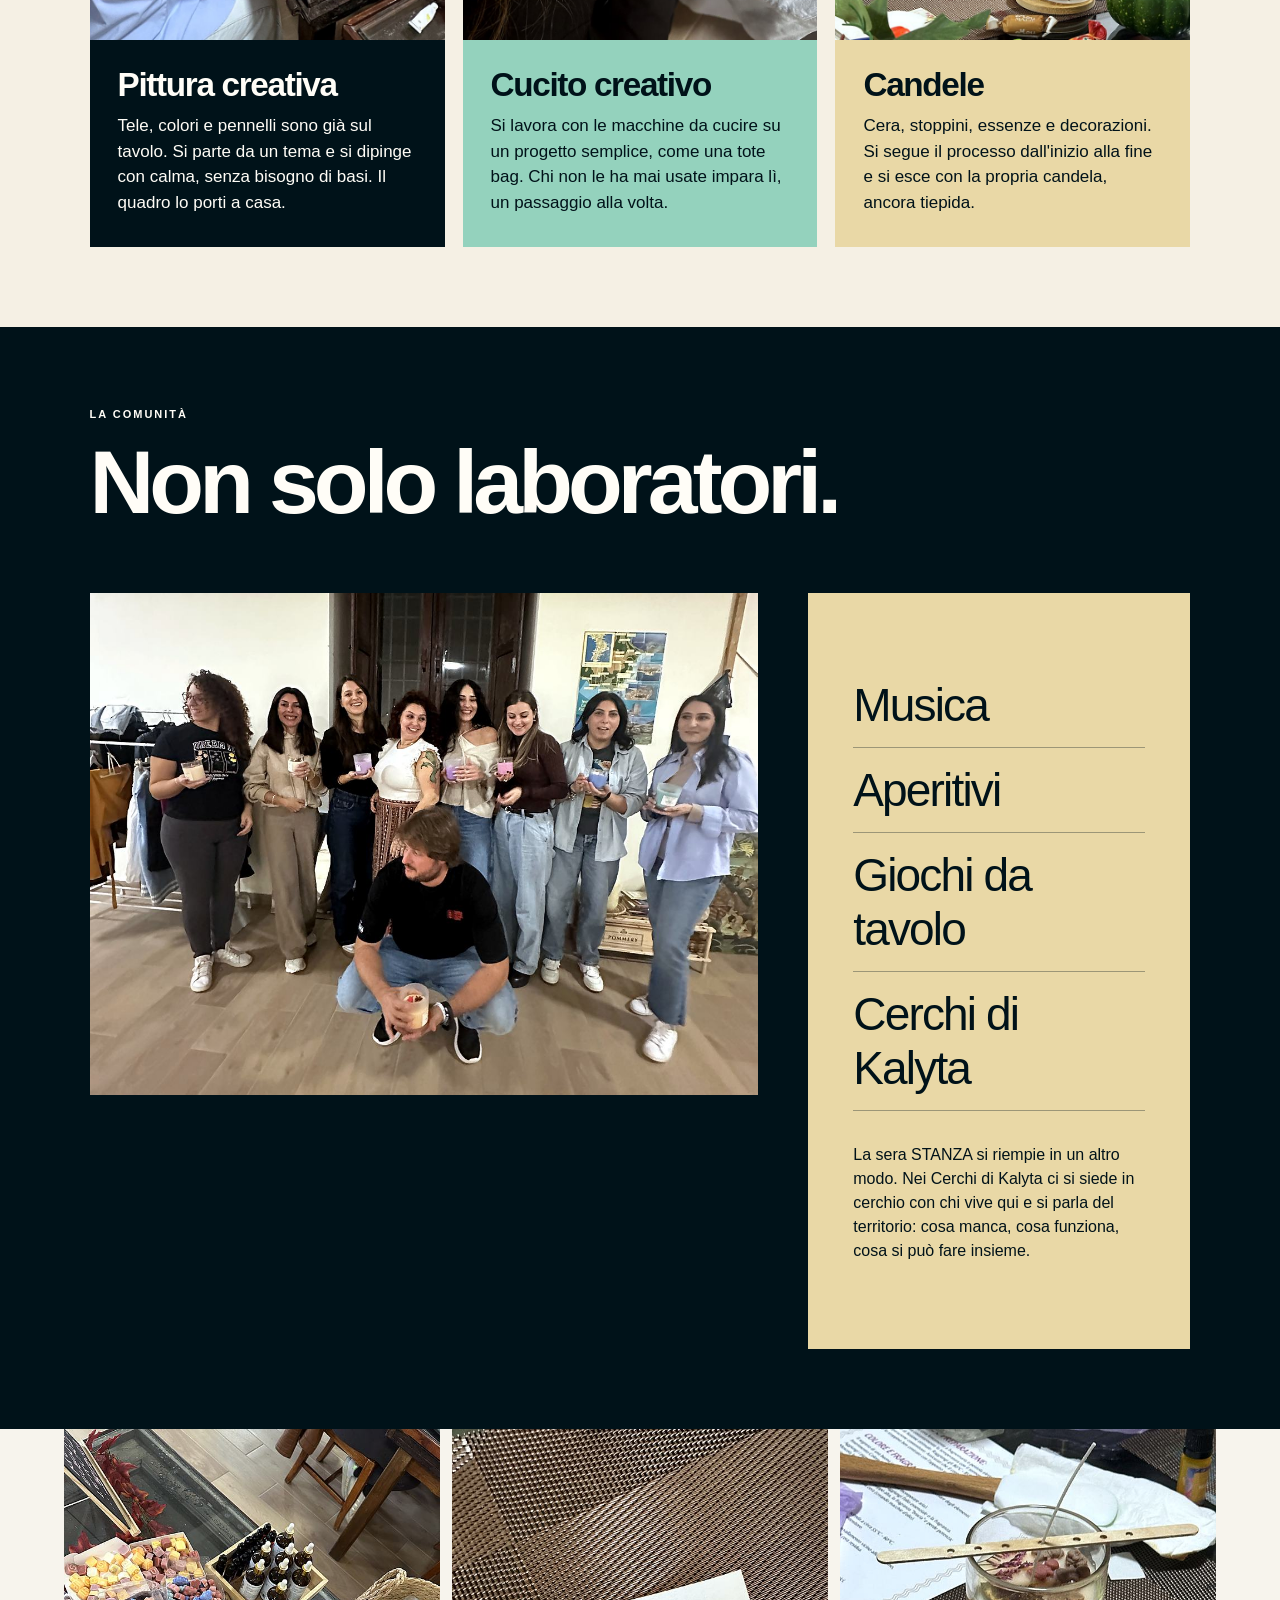
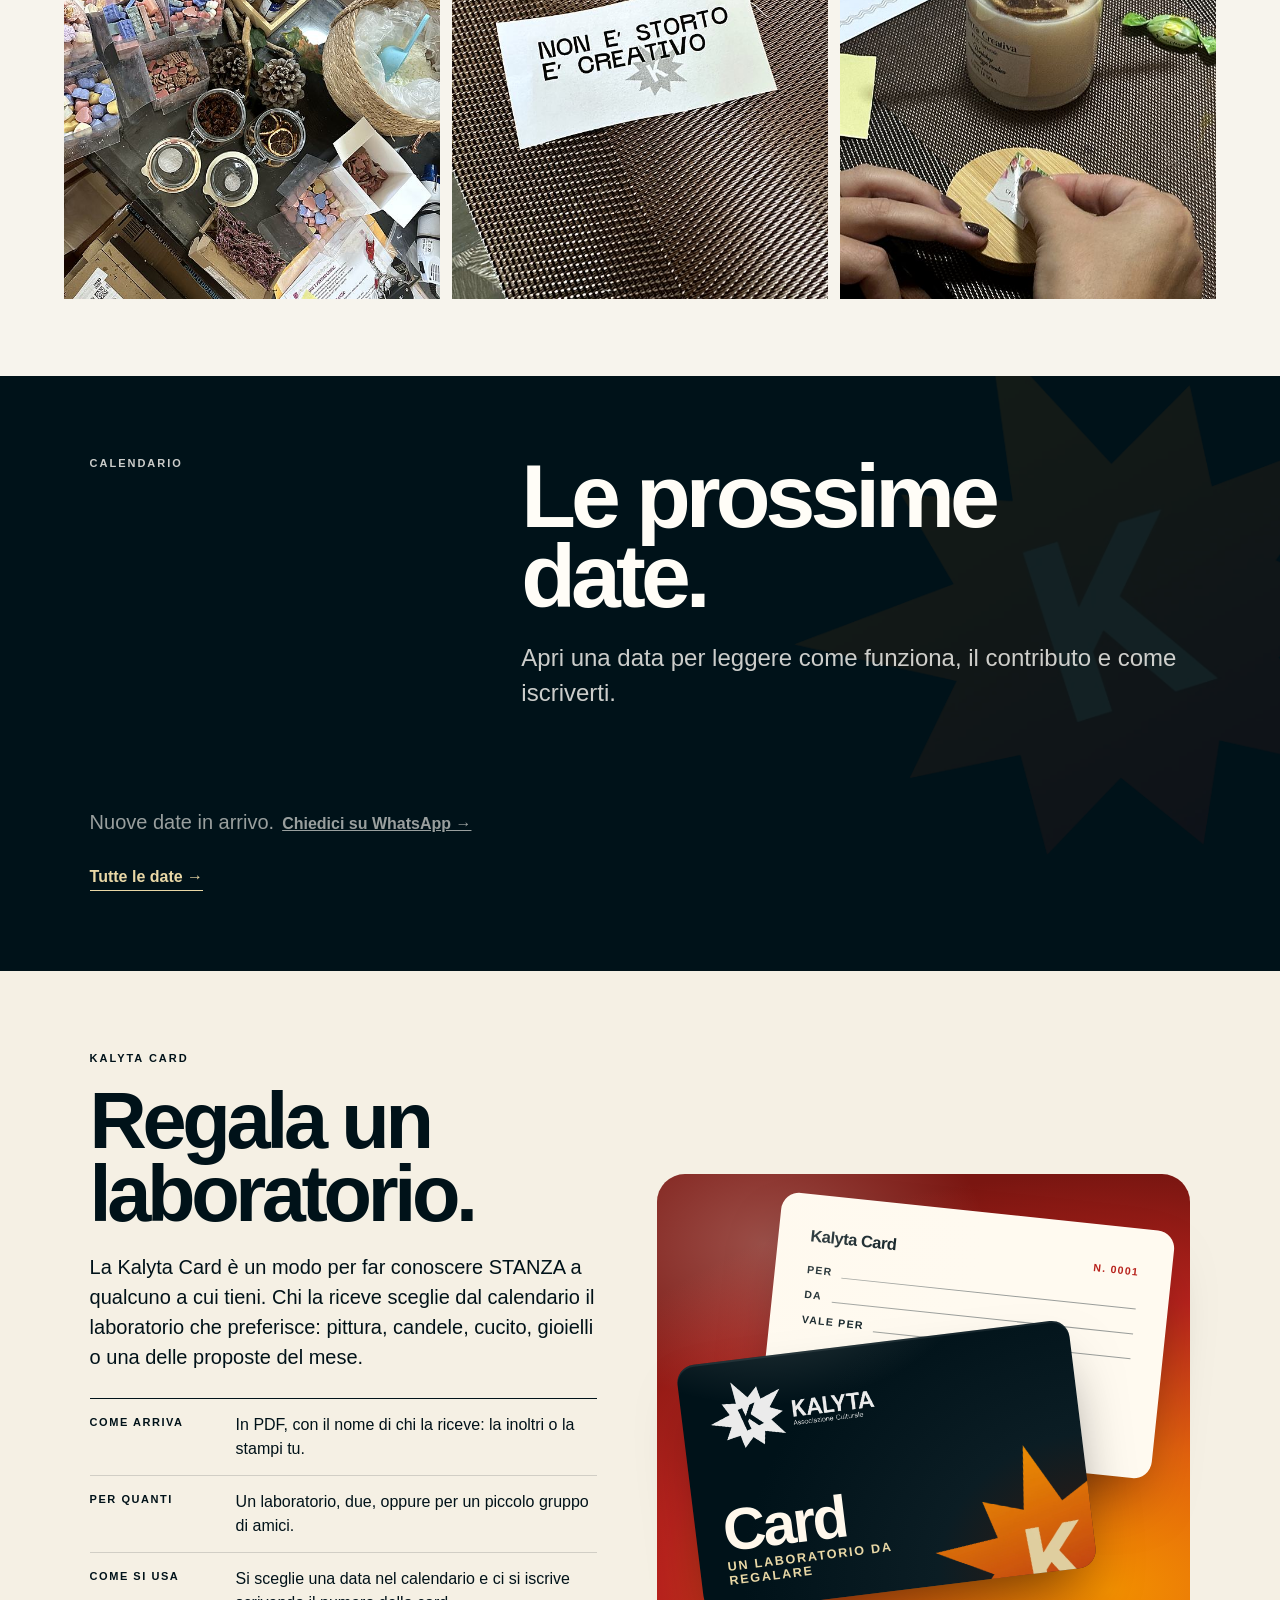
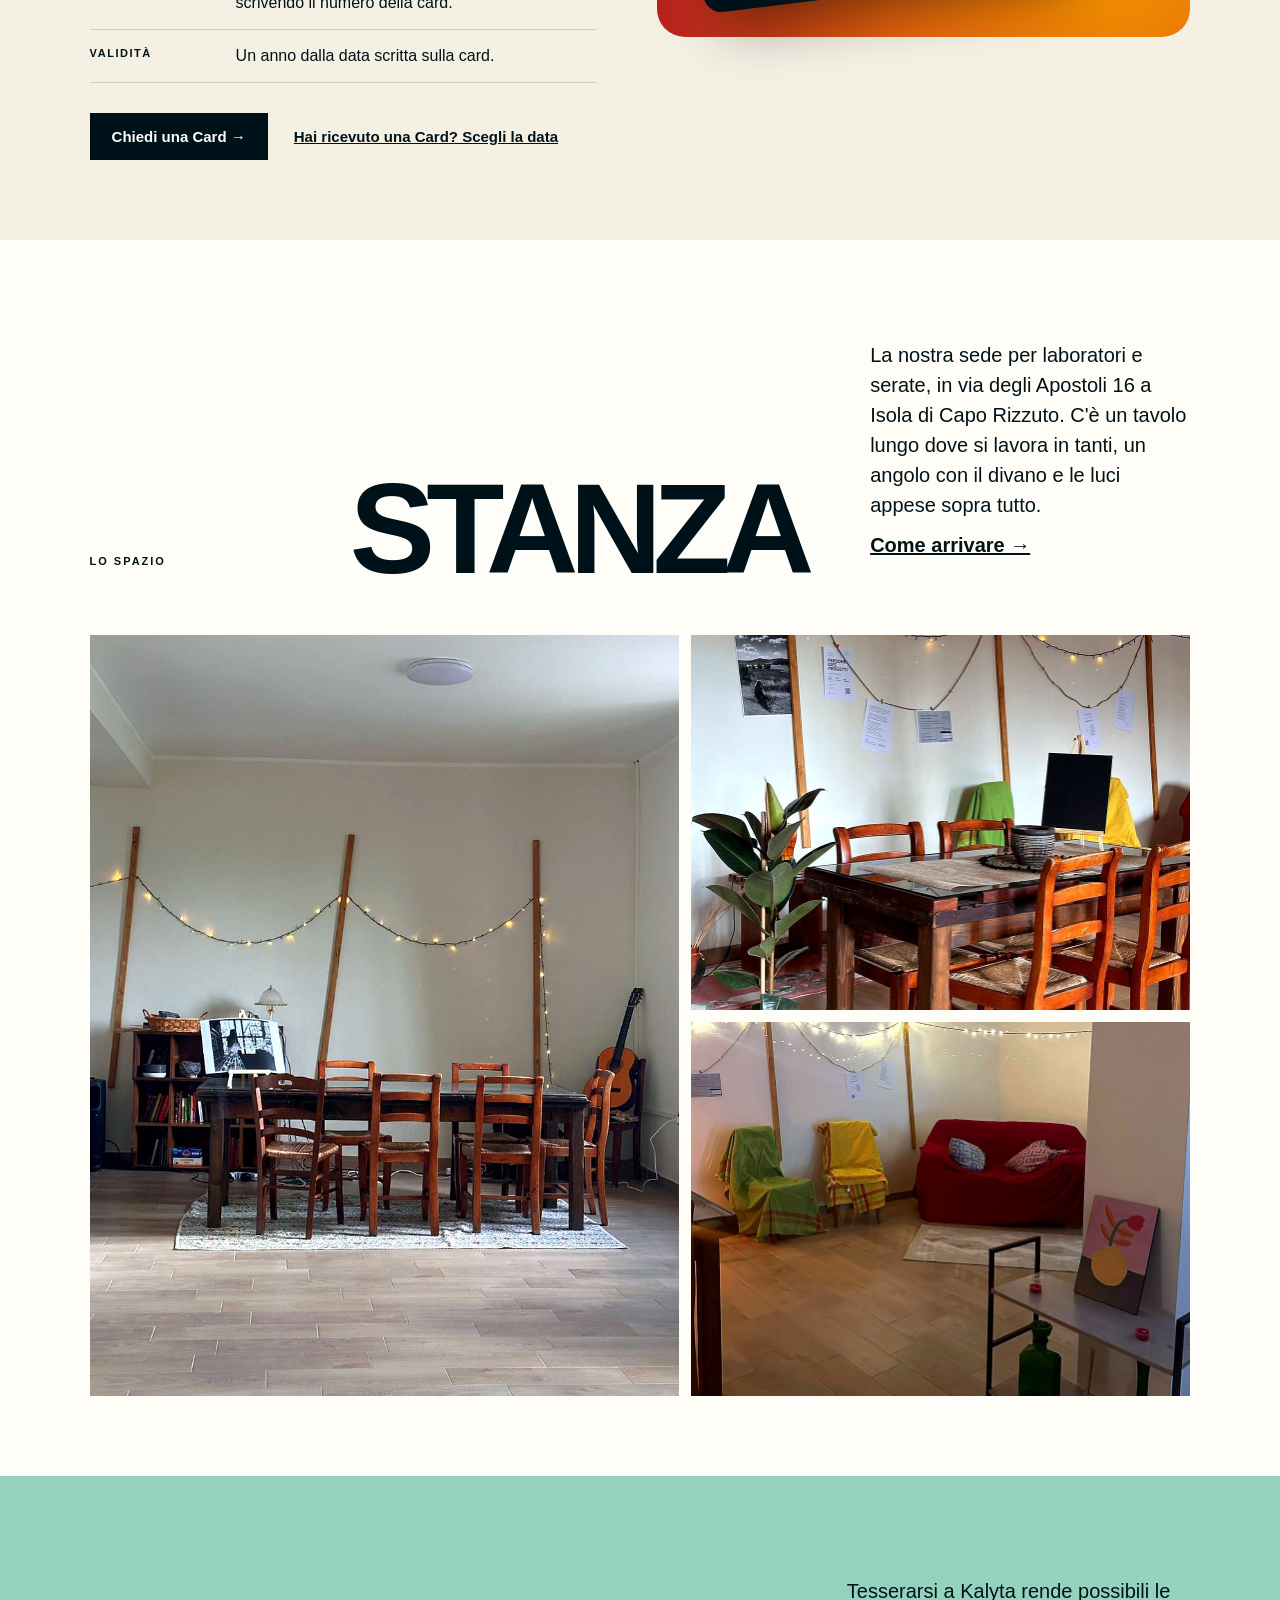
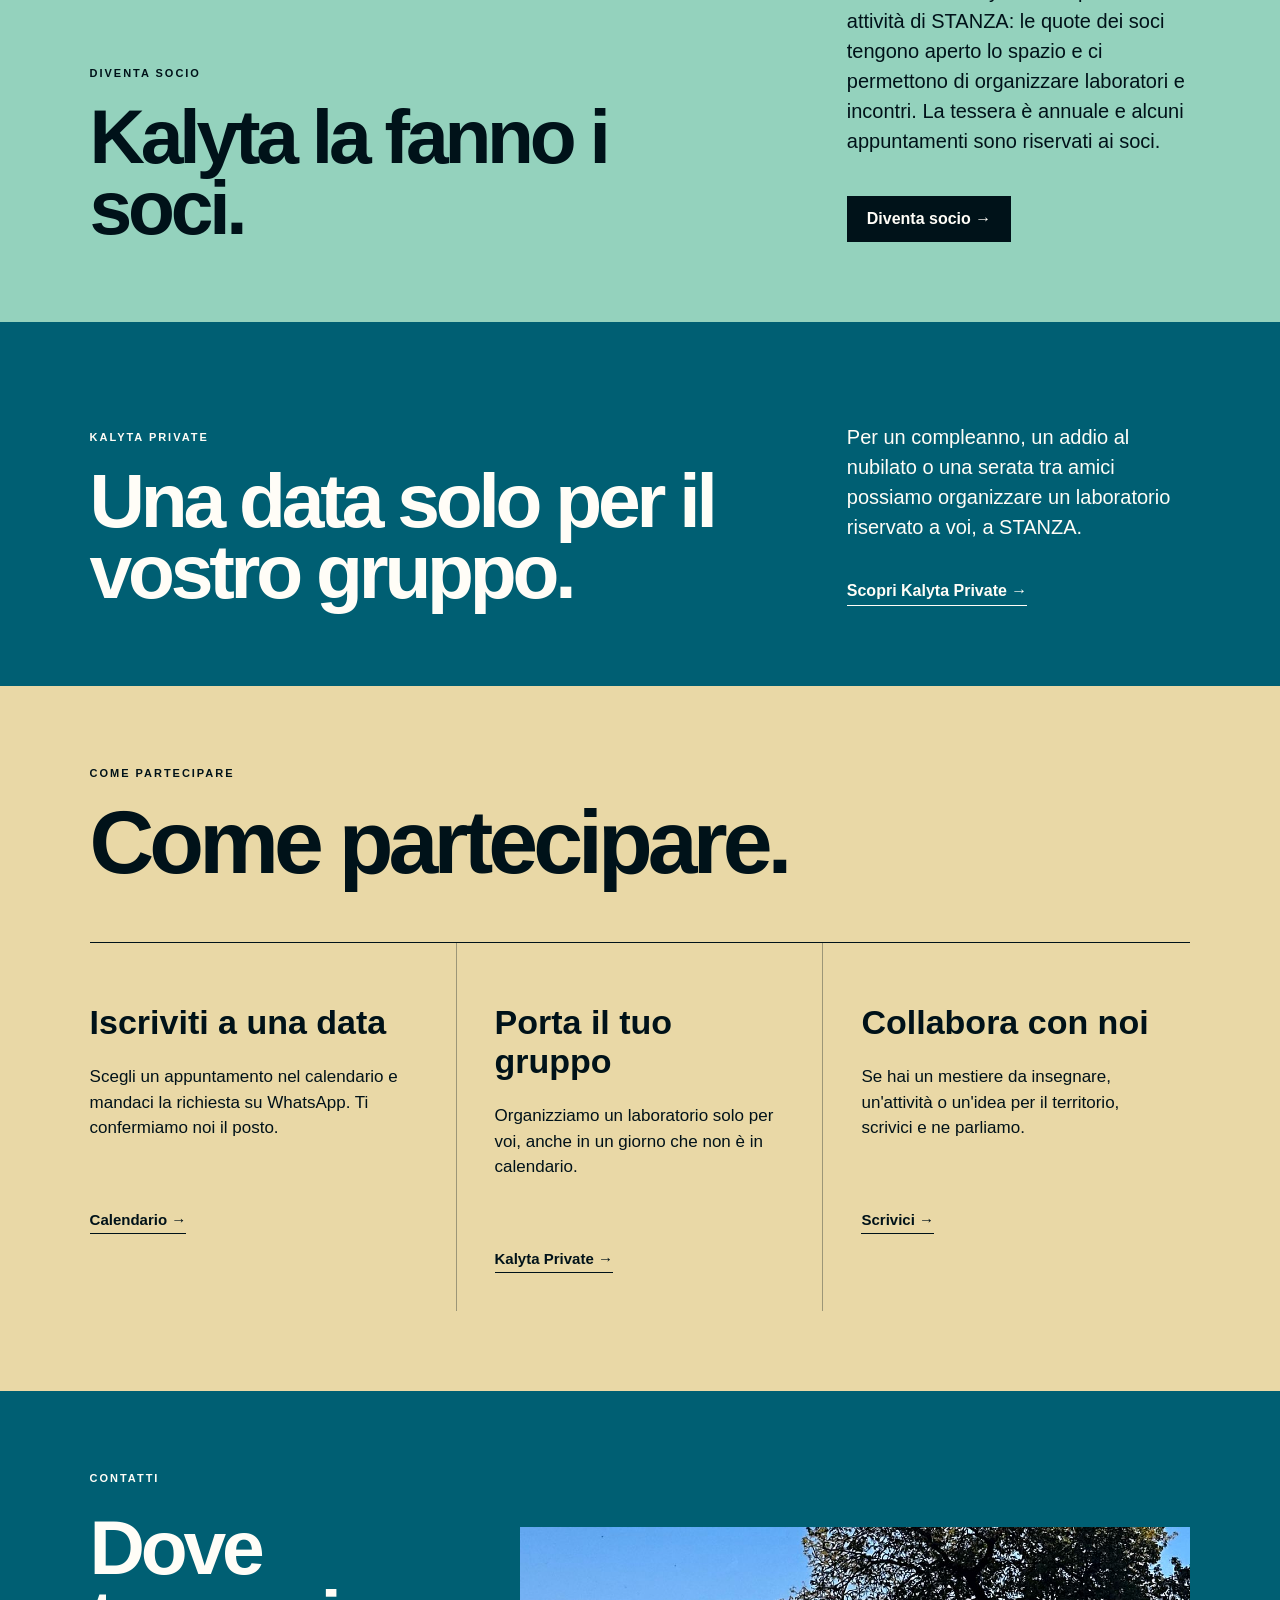
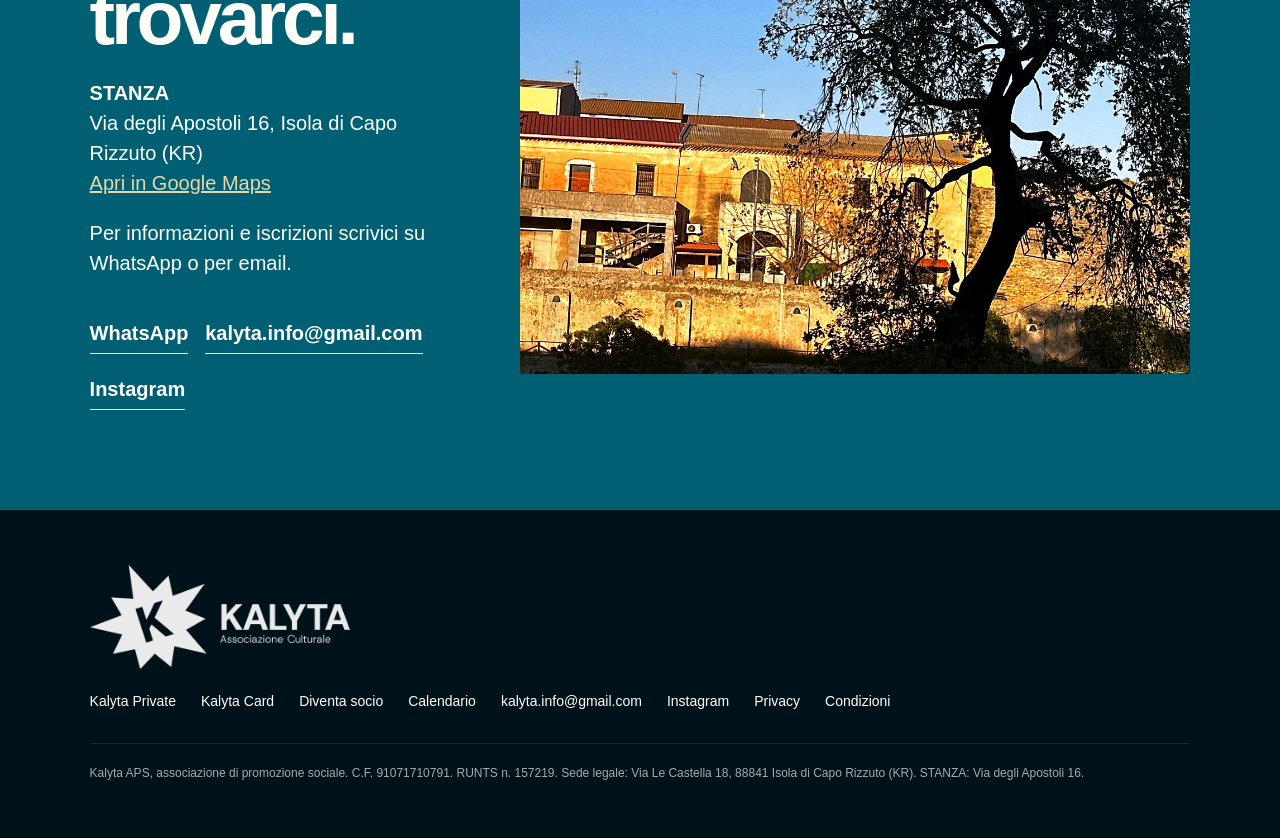
==== commit 7b3d387f: "Home: nuovo paragrafo introduttivo Co-Authored-By: Claude Opus 5.5 <noreply@anthropic.com> Claude-Se" ====
--- a/index.html
+++ b/index.html
@@ -33,7 +33,7 @@
   <p class="eyebrow">ASSOCIAZIONE DI PROMOZIONE SOCIALE, ISOLA DI CAPO RIZZUTO</p>
   <h1>Creiamo connessioni che generano valore per il territorio.</h1>
   <div class="hero-foot">
-    <p>Kalyta è un'associazione nata da un gruppo di cittadini di Isola di Capo Rizzuto. A STANZA, in via degli Apostoli 16, ci ritroviamo per laboratori, serate e incontri: occasioni per imparare qualcosa con le mani, conoscersi e pensare insieme a cosa si può fare qui.</p>
+    <p>Un tavolo lungo, le lucine accese, qualcuno che versa la cera e qualcun altro che non ha mai preso in mano un pennello. Succede a STANZA, tra la villa comunale e il centro storico di Isola di Capo Rizzuto: laboratori, serate e incontri organizzati da Kalyta, l'associazione nata da chi a Isola ci vive.</p>
     <a class="button" href="#calendario">Le prossime date ↓</a>
   </div>
 </section>
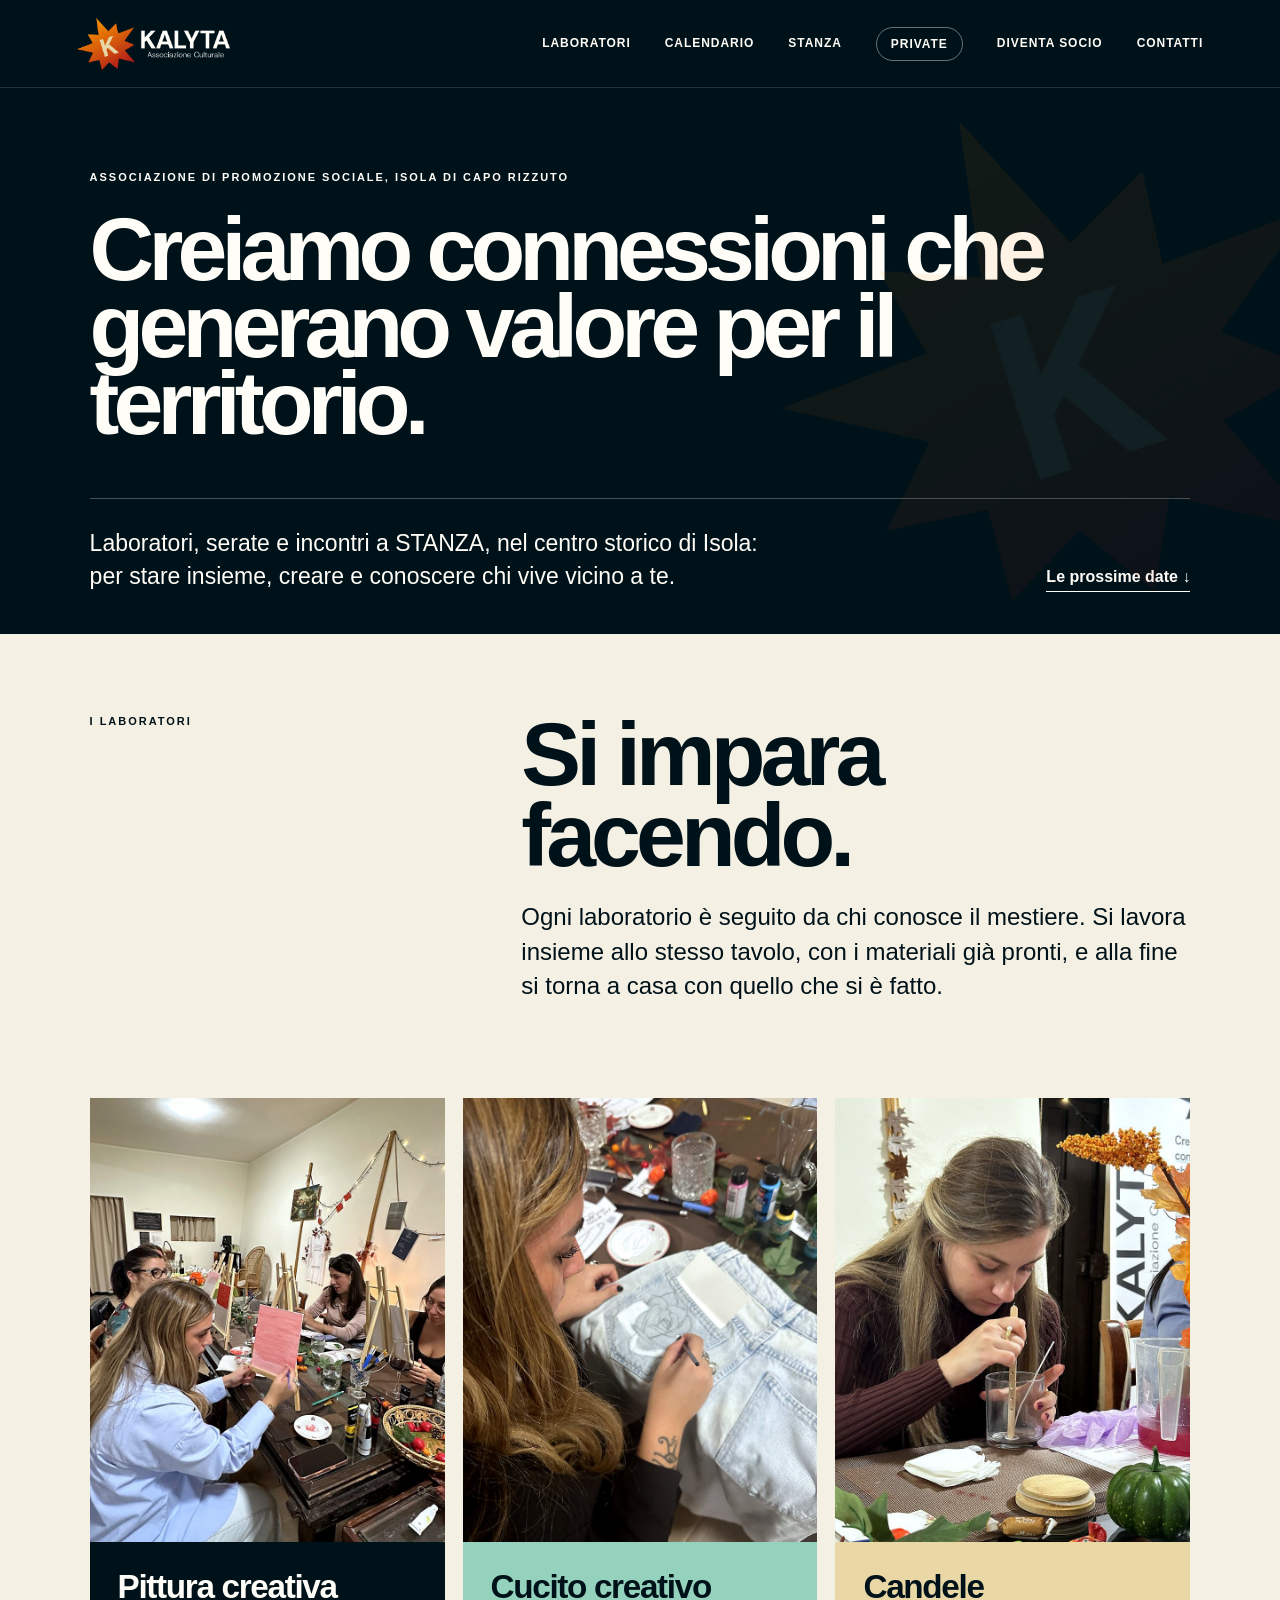
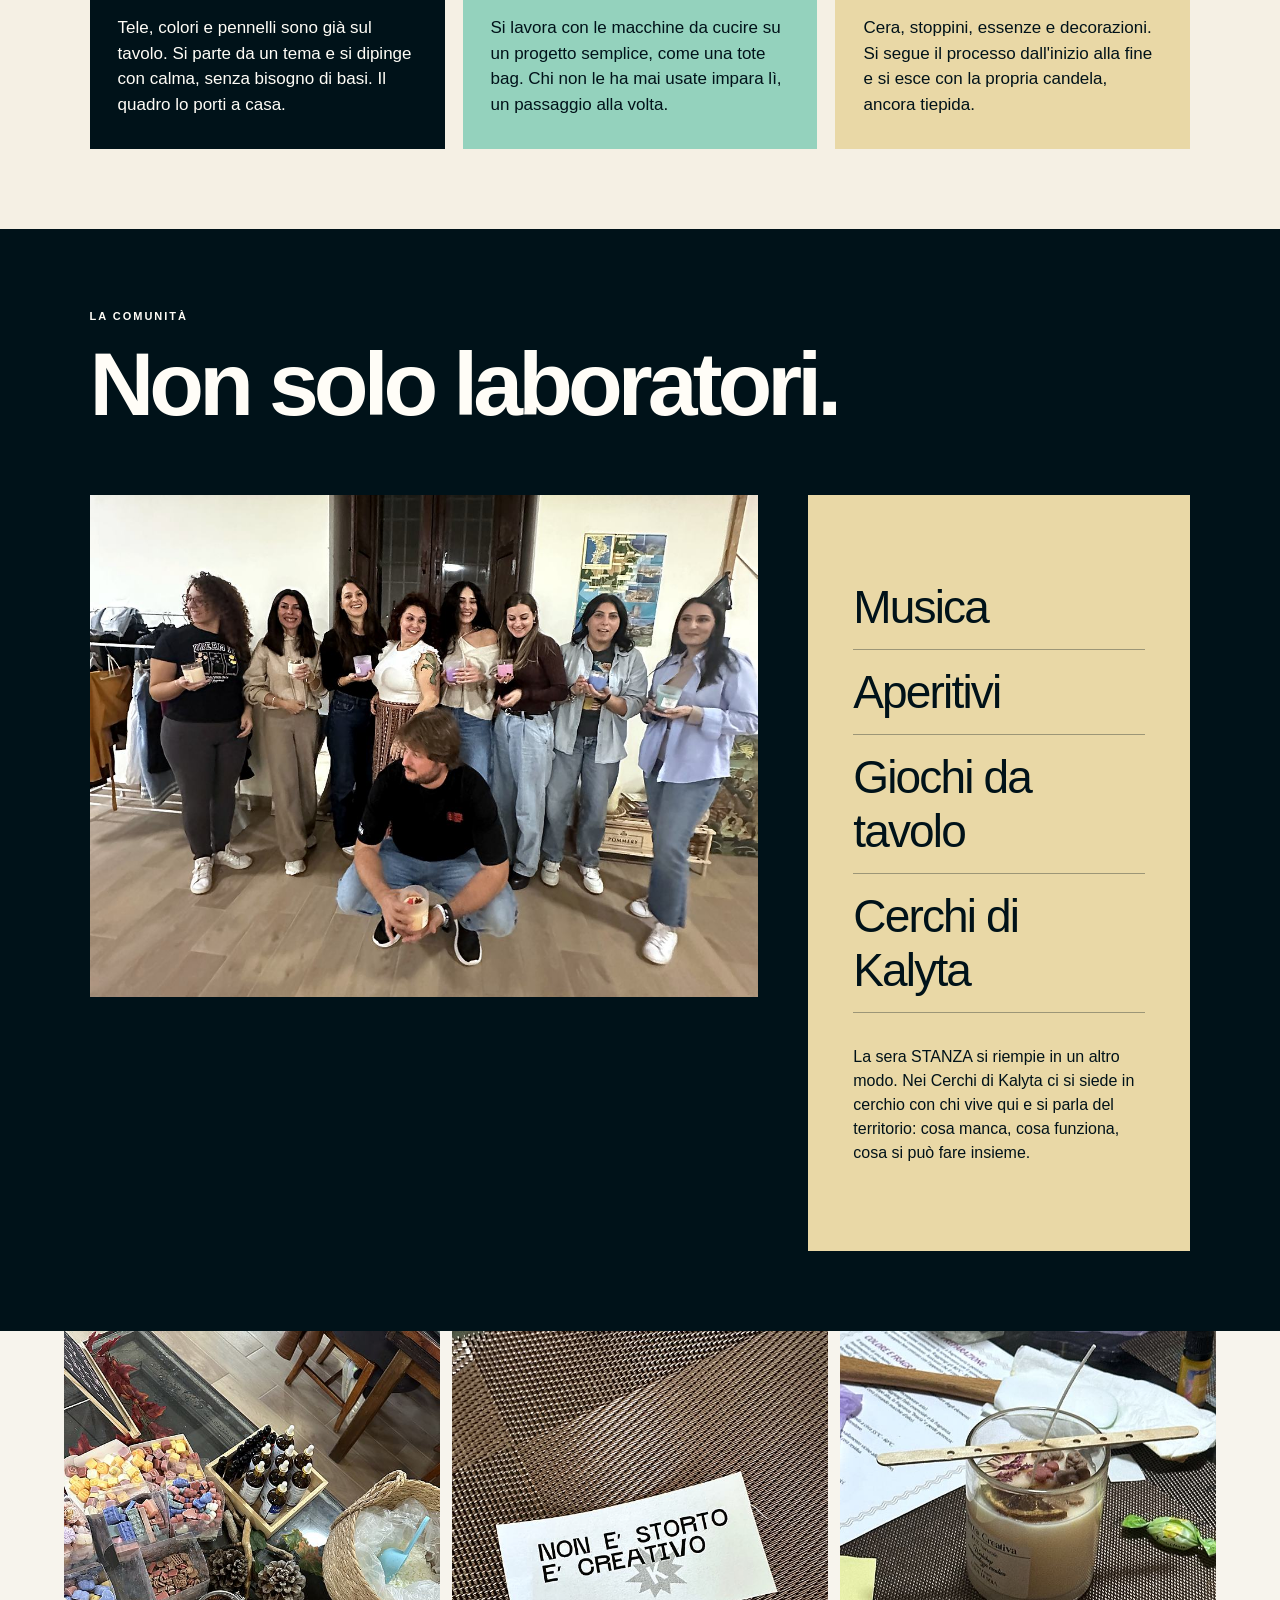
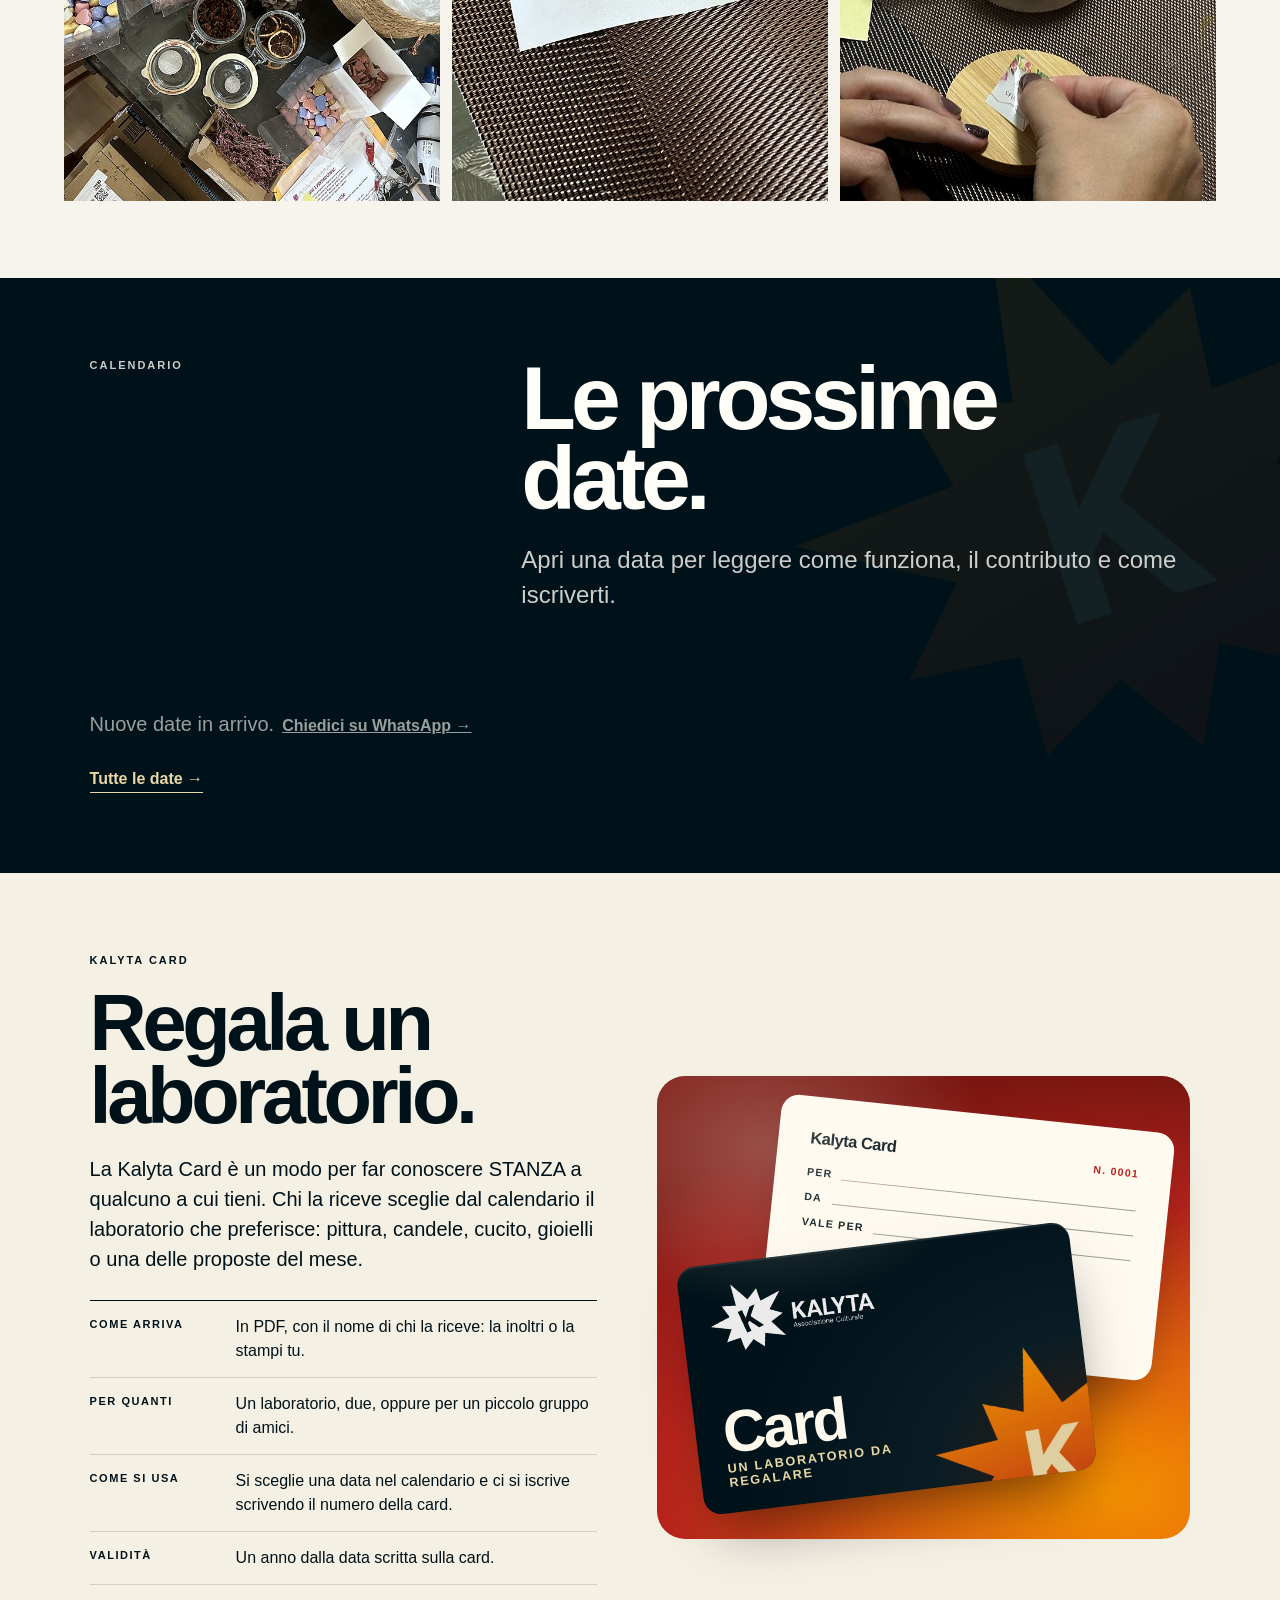
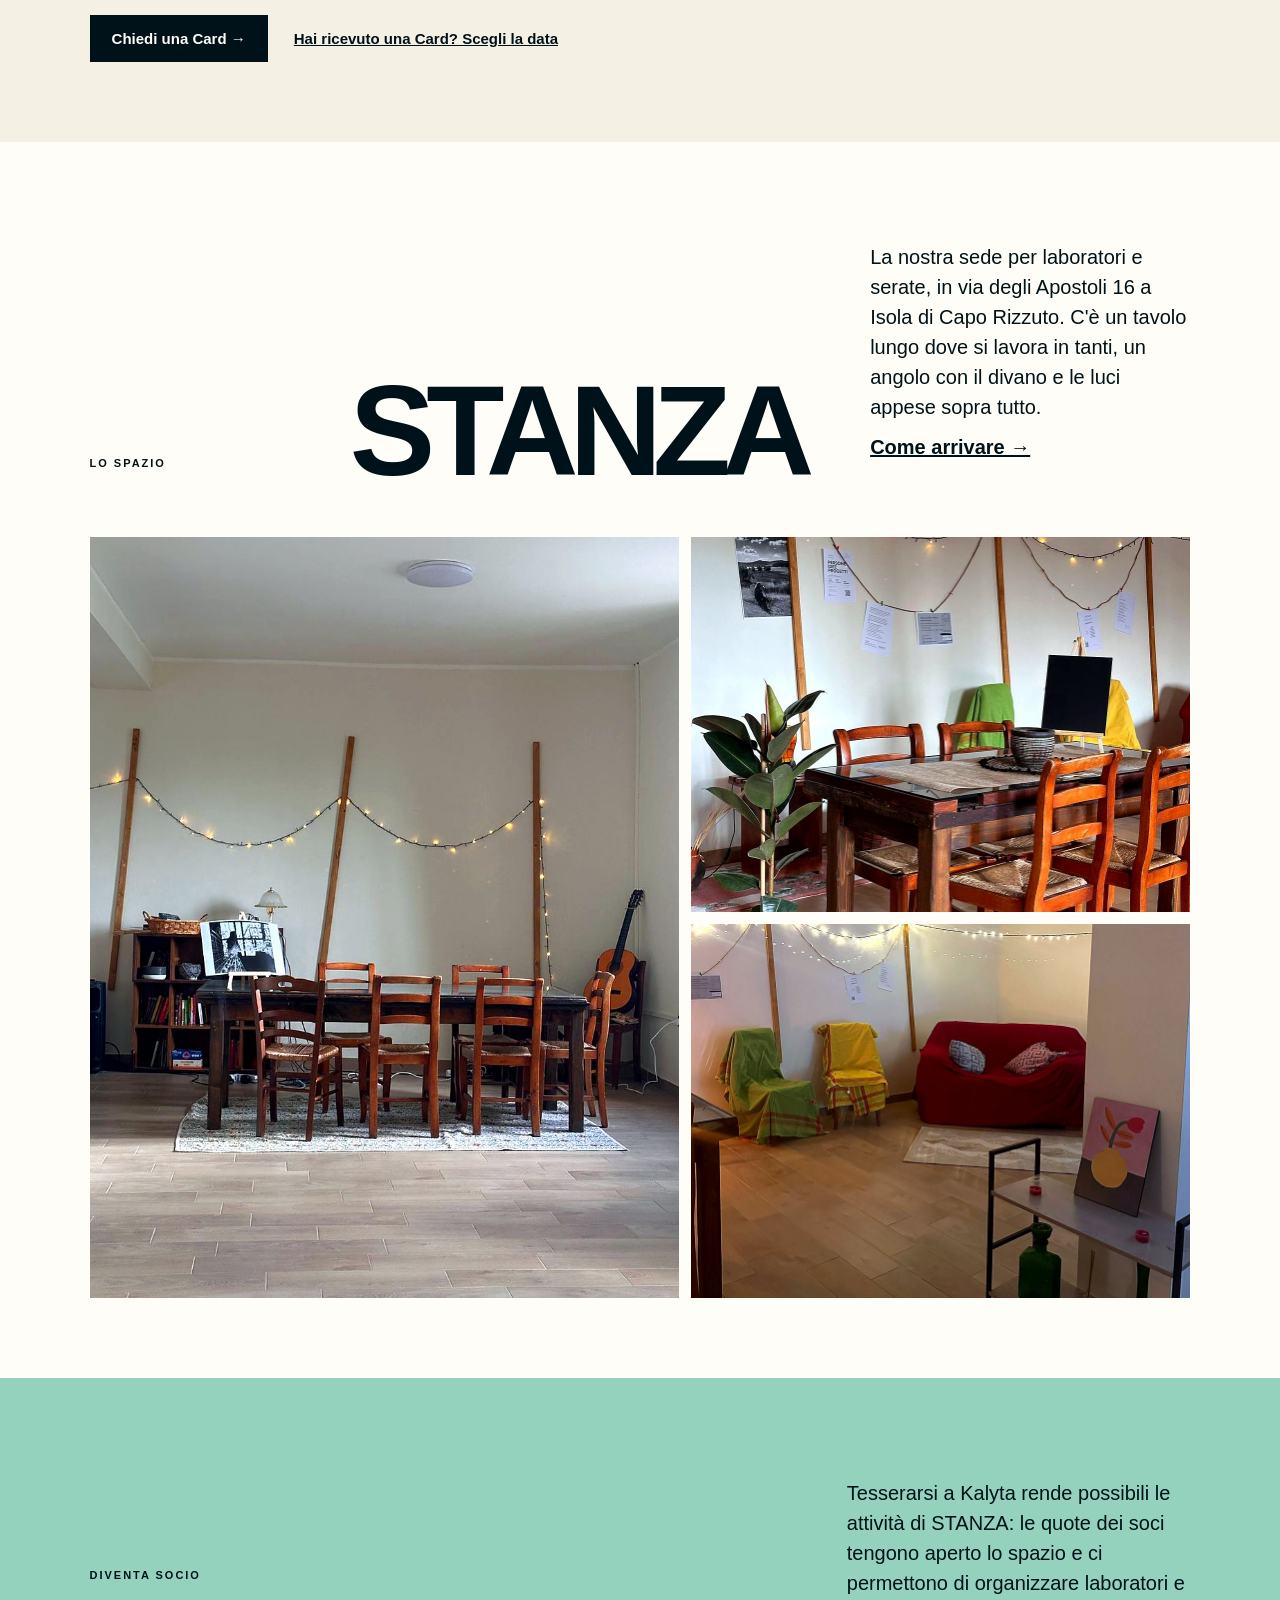
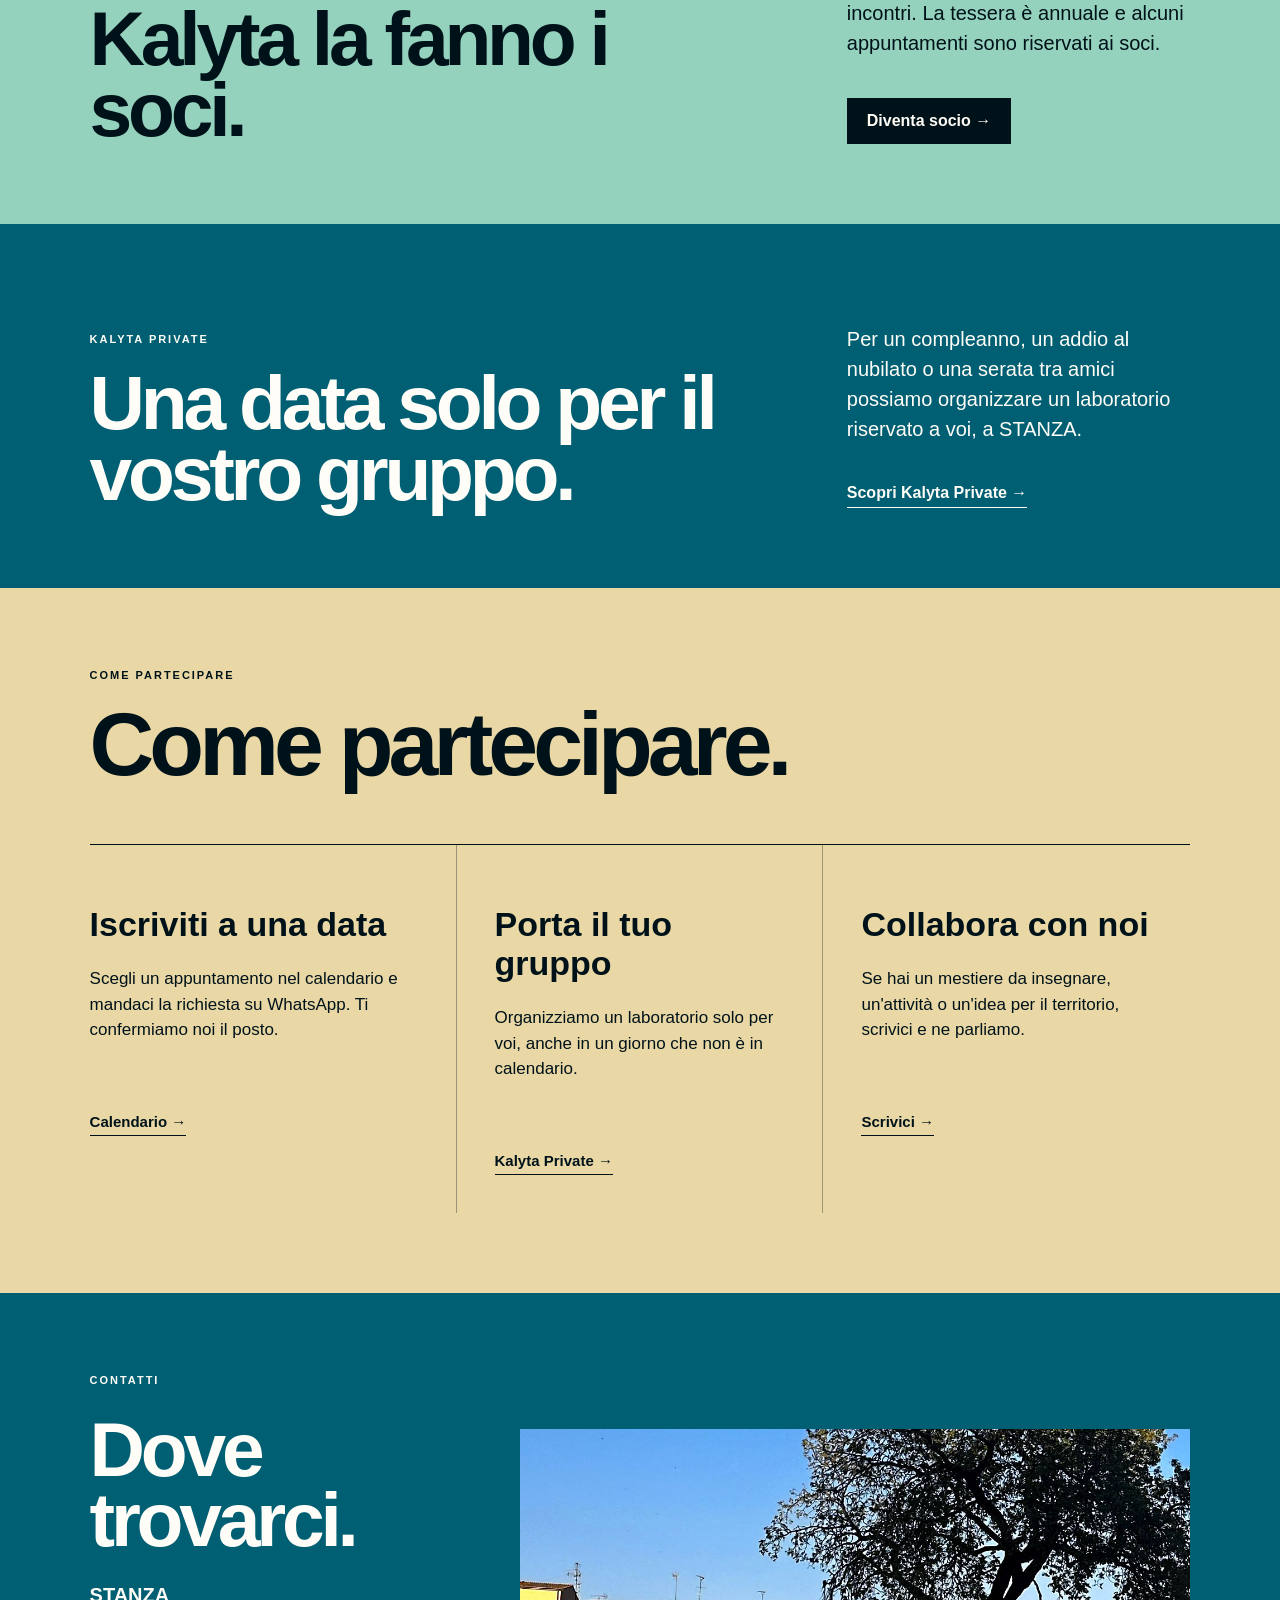
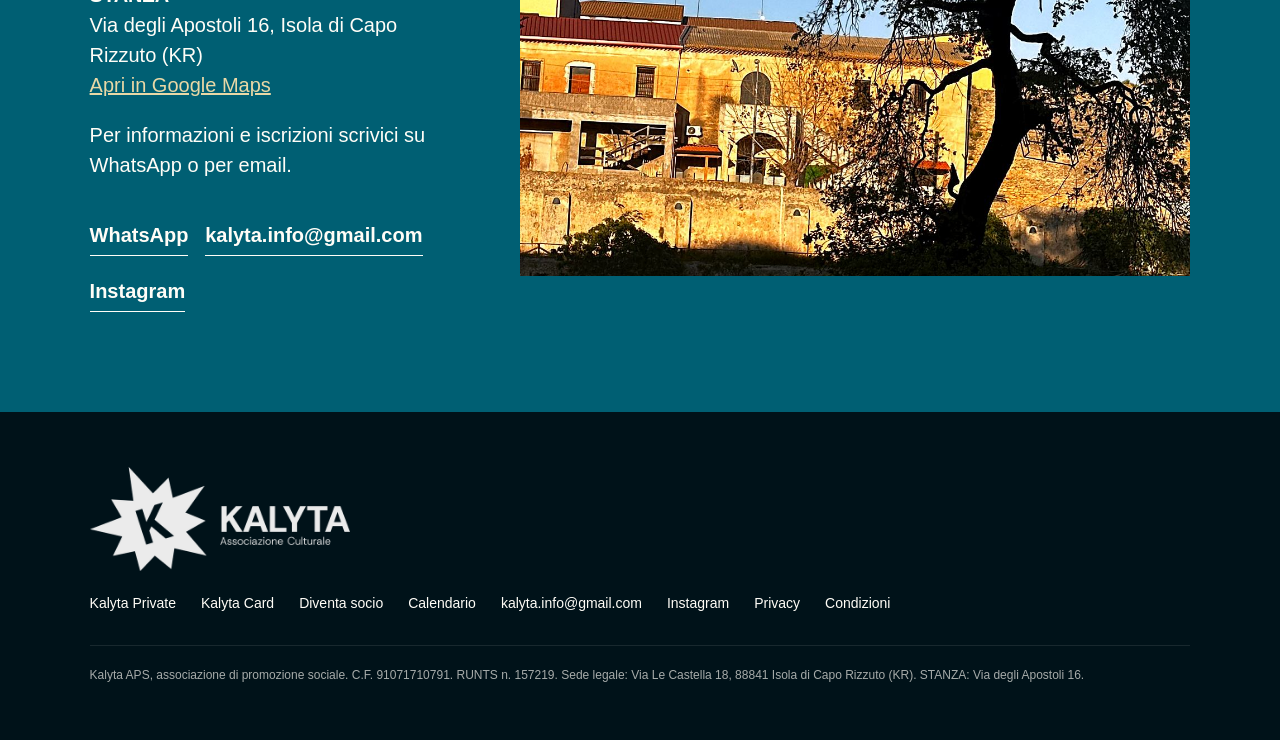
==== commit 0fafc8e6: "Home: paragrafo introduttivo più breve Co-Authored-By: Claude Opus 5.5 <noreply@anthropic.com> Claud" ====
--- a/index.html
+++ b/index.html
@@ -33,7 +33,7 @@
   <p class="eyebrow">ASSOCIAZIONE DI PROMOZIONE SOCIALE, ISOLA DI CAPO RIZZUTO</p>
   <h1>Creiamo connessioni che generano valore per il territorio.</h1>
   <div class="hero-foot">
-    <p>Un tavolo lungo, le lucine accese, qualcuno che versa la cera e qualcun altro che non ha mai preso in mano un pennello. Succede a STANZA, tra la villa comunale e il centro storico di Isola di Capo Rizzuto: laboratori, serate e incontri organizzati da Kalyta, l'associazione nata da chi a Isola ci vive.</p>
+    <p>Laboratori, serate e incontri a STANZA, nel centro storico di Isola: per stare insieme, creare e conoscere chi vive vicino a te.</p>
     <a class="button" href="#calendario">Le prossime date ↓</a>
   </div>
 </section>
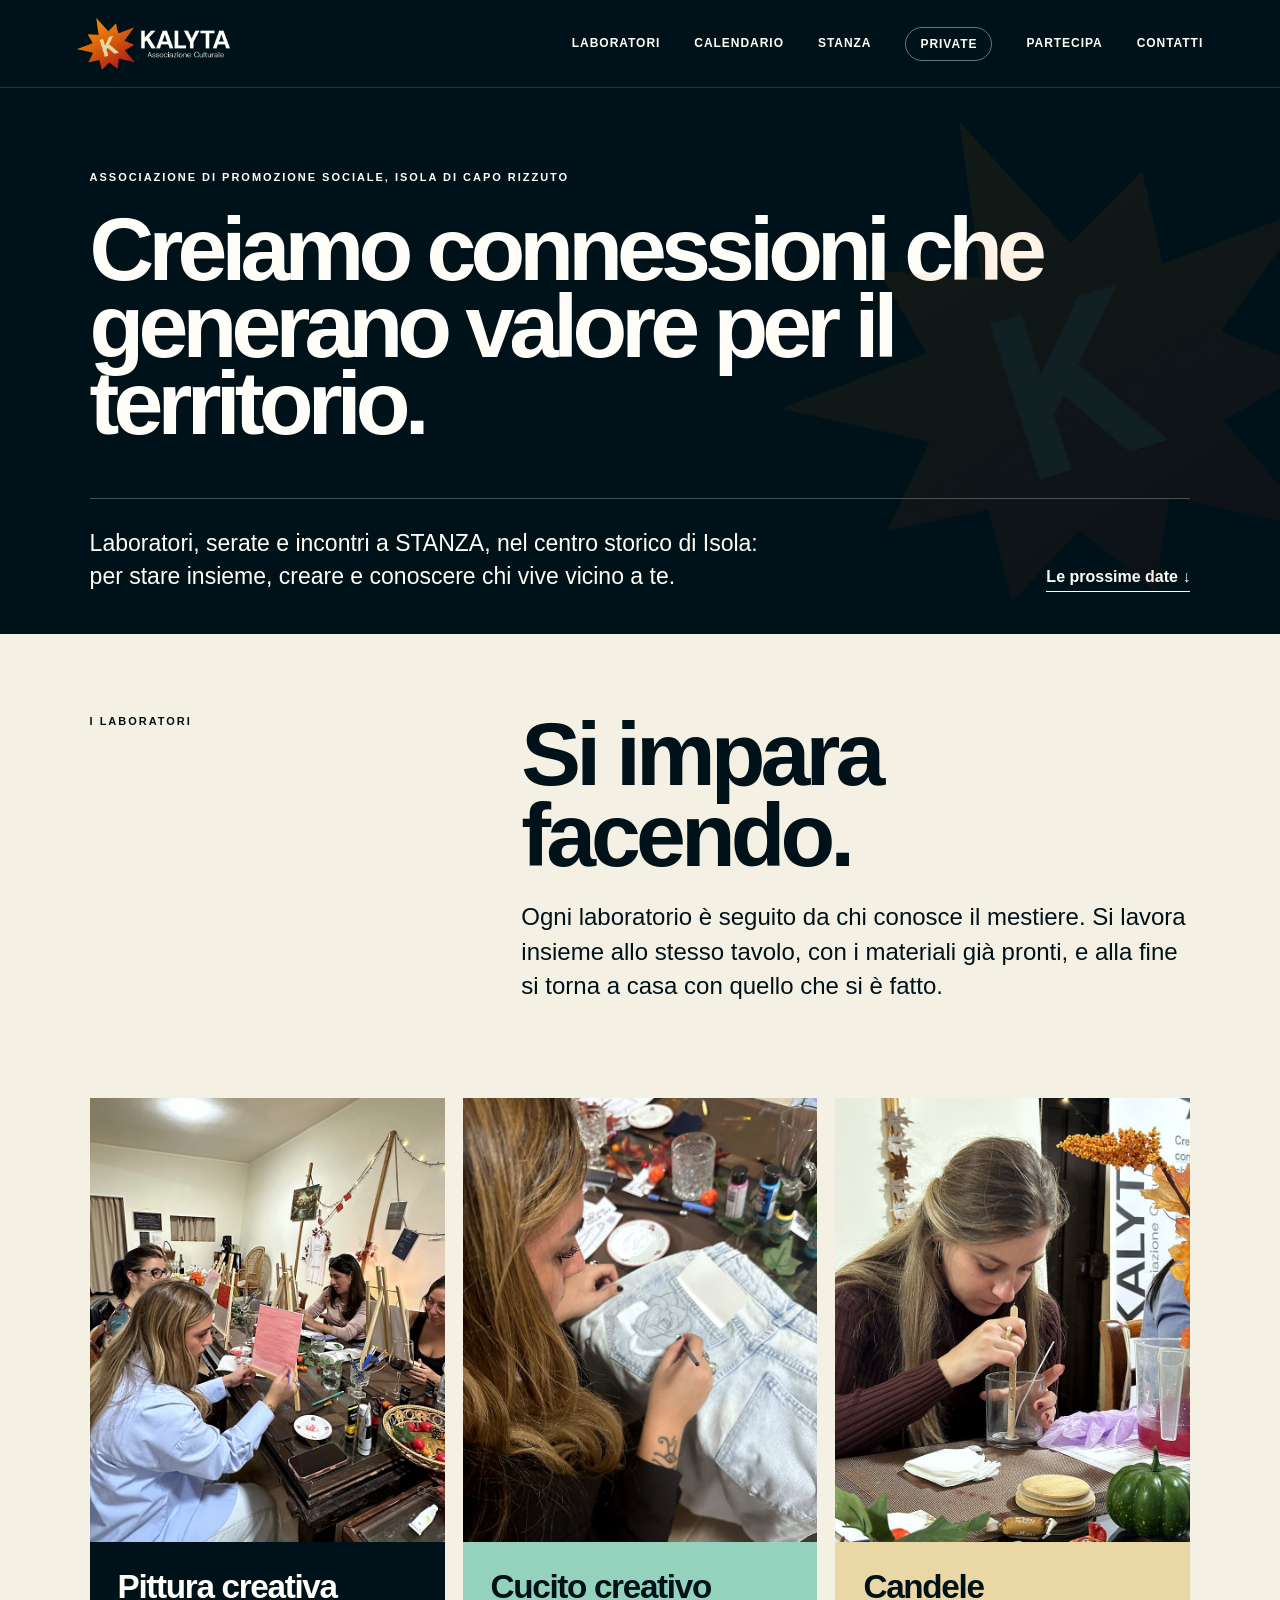
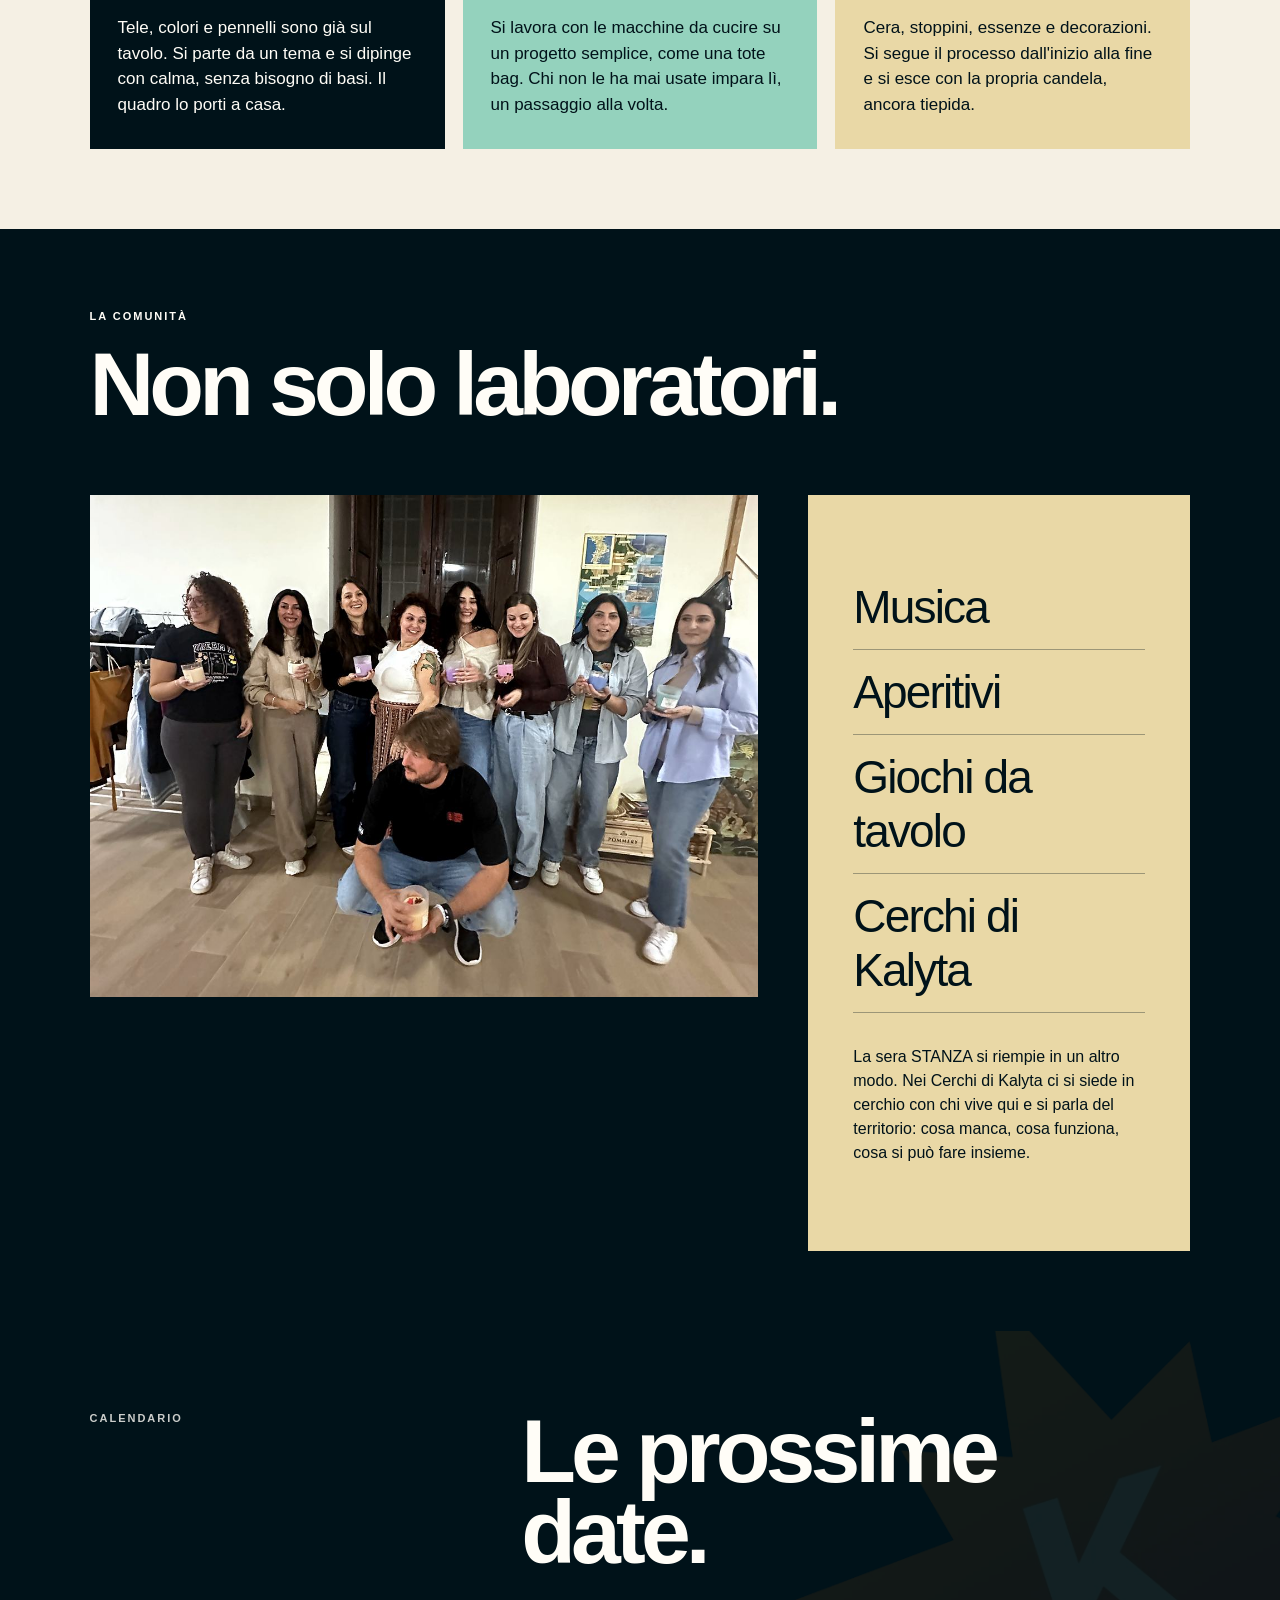
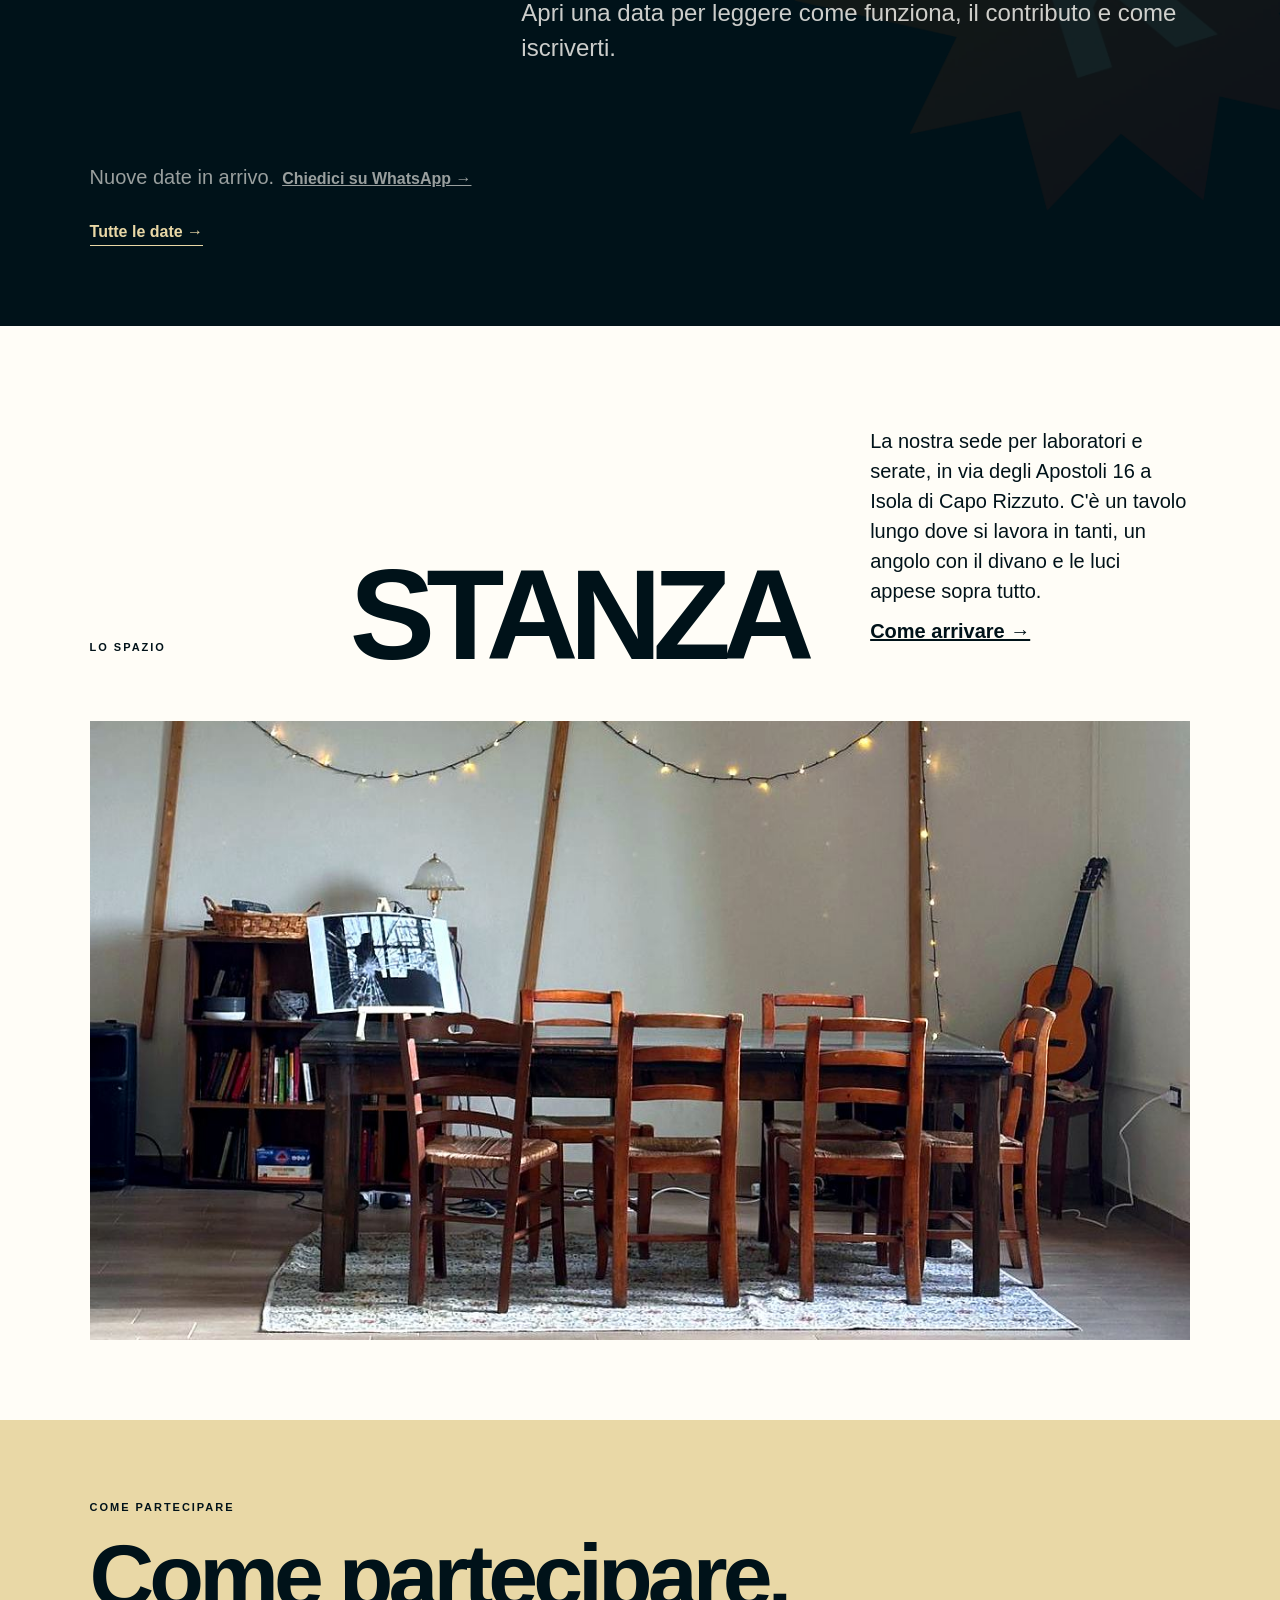
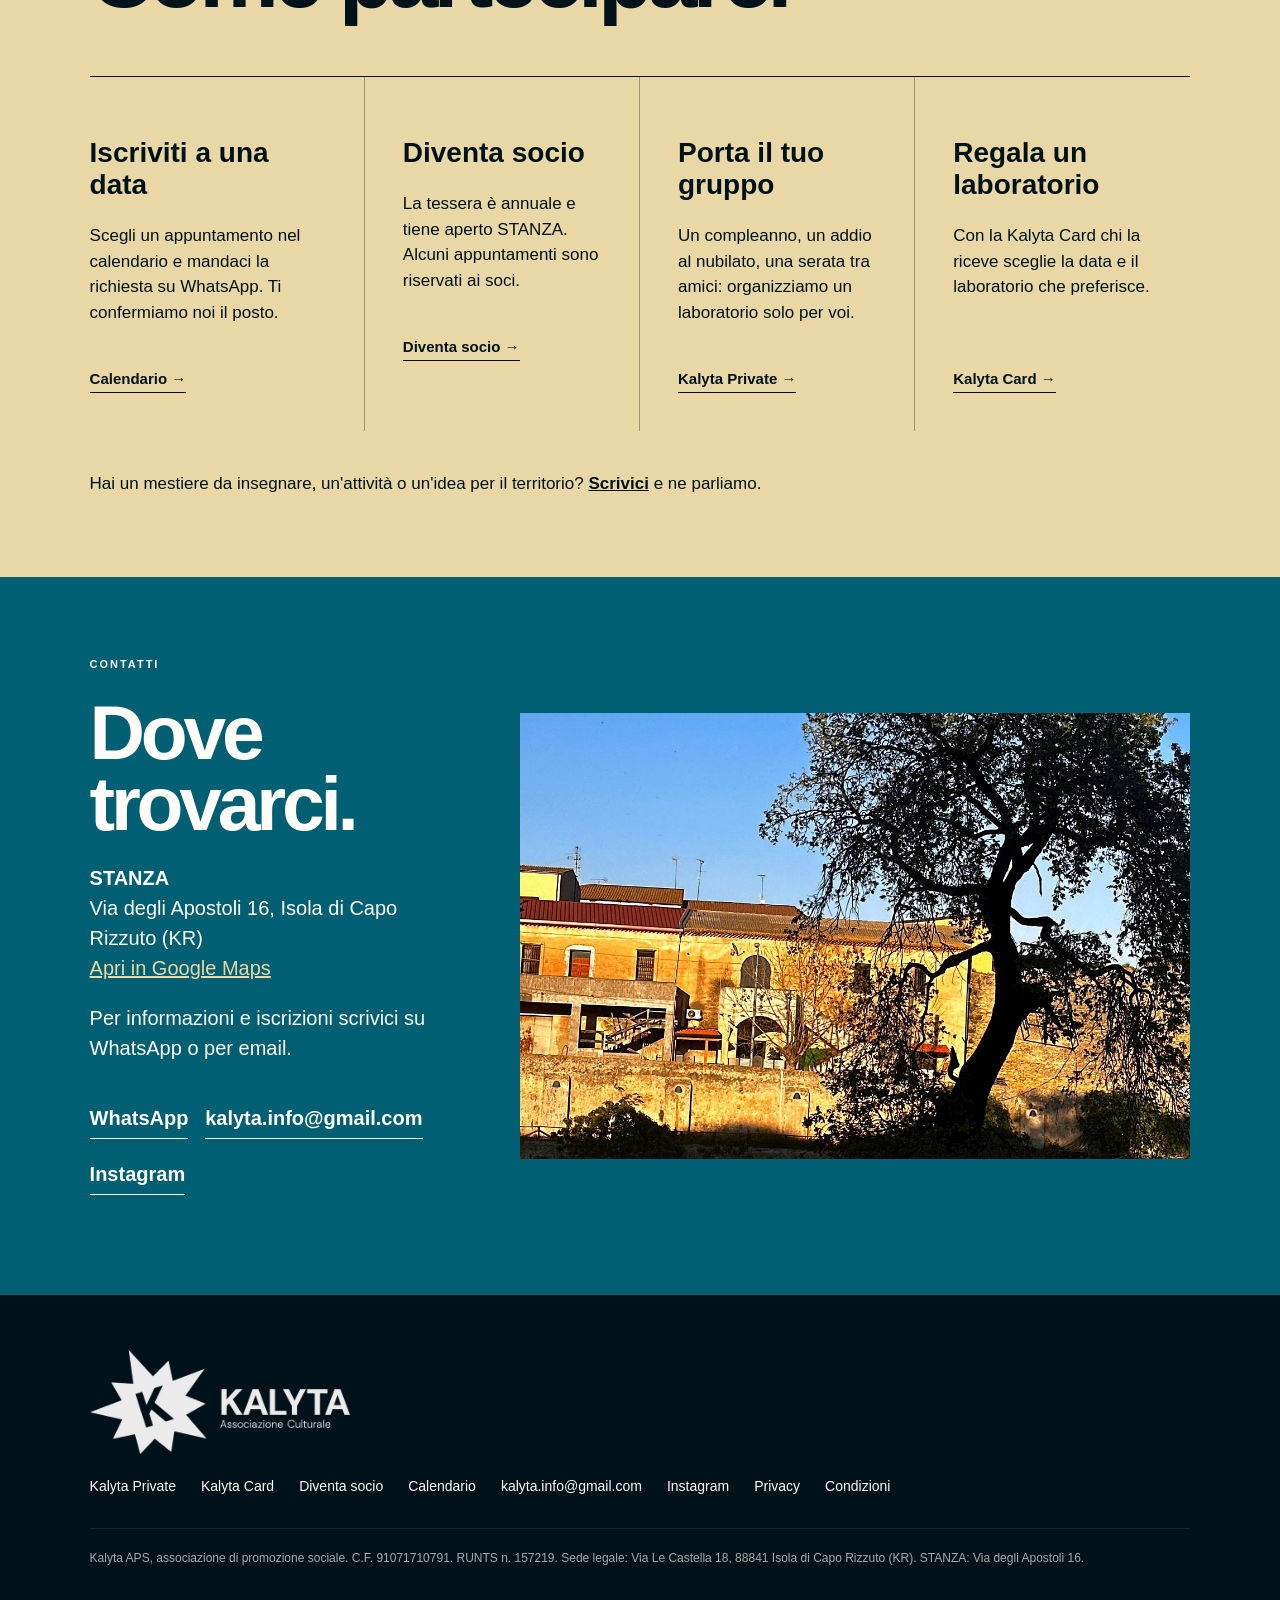
==== commit f58f2205: "Home più leggera: Card su pagina propria, inviti riuniti in Come partecipare, STANZA con una foto Co" ====
--- a/index.html
+++ b/index.html
@@ -22,7 +22,7 @@
     <a href="calendario/">Calendario</a>
     <a href="#stanza">STANZA</a>
     <a href="private/">Private</a>
-    <a href="#soci">Diventa socio</a>
+    <a href="#partecipa">Partecipa</a>
     <a href="#contatti">Contatti</a>
   </nav>
 </header>
@@ -70,12 +70,6 @@
   </div>
 </section>
 
-<div class="extra-photo-story">
-  <figure><img src="assets/dettaglio-materiali.jpg" alt="Cere colorate, essenze e decorazioni pronte sul tavolo" width="640" height="800" loading="lazy" decoding="async"></figure>
-  <figure><img src="assets/dettaglio-biglietto.jpg" alt="Un biglietto sul tavolo: Non è storto, è creativo" width="640" height="800" loading="lazy" decoding="async"></figure>
-  <figure><img src="assets/candele-finita.jpg" alt="Una candela appena finita, con l'etichetta e il coperchio in legno" width="640" height="800" loading="lazy" decoding="async"></figure>
-</div>
-
 <section id="calendario" class="section calendar">
   <div class="section-intro">
     <p class="section-label">CALENDARIO</p>
@@ -88,80 +82,25 @@
   <a class="cal-all" href="calendario/">Tutte le date →</a>
 </section>
 
-<section id="card" class="section giftcard">
-  <div class="gc-copy">
-    <p class="section-label">KALYTA CARD</p>
-    <h2>Regala un laboratorio.</h2>
-    <p class="gc-lead">La Kalyta Card è un modo per far conoscere STANZA a qualcuno a cui tieni. Chi la riceve sceglie dal calendario il laboratorio che preferisce: pittura, candele, cucito, gioielli o una delle proposte del mese.</p>
-    <dl class="gc-info">
-      <div><dt>Come arriva</dt><dd>In PDF, con il nome di chi la riceve: la inoltri o la stampi tu.</dd></div>
-      <div><dt>Per quanti</dt><dd>Un laboratorio, due, oppure per un piccolo gruppo di amici.</dd></div>
-      <div><dt>Come si usa</dt><dd>Si sceglie una data nel calendario e ci si iscrive scrivendo il numero della card.</dd></div>
-      <div><dt>Validità</dt><dd>Un anno dalla data scritta sulla card.</dd></div>
-    </dl>
-    <div class="gc-actions">
-      <a class="cal-book" href="https://wa.me/393501795131?text=Ciao%20Kalyta%2C%20vorrei%20regalare%20una%20Kalyta%20Card.%0A%0APer%20%28nome%20di%20chi%20la%20riceve%29%3A%20%0AQuanti%20laboratori%3A%20%0AEmail%20a%20cui%20mandare%20il%20PDF%3A%20" target="_blank" rel="noopener">Chiedi una Card →</a>
-      <a class="gc-link" href="calendario/">Hai ricevuto una Card? Scegli la data</a>
-    </div>
-  </div>
-  <div class="gc-visual" aria-hidden="true">
-    <div class="kcard kcard-back">
-      <div class="kb-top"><span class="kb-title">Kalyta Card</span><span class="kb-num">N. 0001</span></div>
-      <div class="kb-lines"><p><span>Per</span><i></i></p><p><span>Da</span><i></i></p><p><span>Vale per</span><i></i></p></div>
-      <p class="kb-how">Scegli la data su kalyta.it/calendario e scrivici su WhatsApp con il numero della card.</p>
-      <p class="kb-foot">STANZA · Via degli Apostoli 16 · Isola di Capo Rizzuto</p>
-    </div>
-    <div class="kcard kcard-front">
-      <img class="kf-logo" src="assets-private/logo-footer.png" alt="">
-      <img class="kf-star" src="assets-private/loghi/simbolo-colori.png" alt="">
-      <div class="kf-bottom"><span class="kf-name">Card</span><span class="kf-sub">Un laboratorio da regalare</span></div>
-    </div>
-  </div>
-</section>
-
 <section id="stanza" class="section stanza">
   <div class="stanza-head">
     <p class="section-label">LO SPAZIO</p>
     <h2>STANZA</h2>
     <p>La nostra sede per laboratori e serate, in via degli Apostoli 16 a Isola di Capo Rizzuto. C'è un tavolo lungo dove si lavora in tanti, un angolo con il divano e le luci appese sopra tutto. <a class="stanza-map" href="https://www.google.com/maps/search/?api=1&amp;query=Via+degli+Apostoli+16+Isola+di+Capo+Rizzuto" target="_blank" rel="noopener">Come arrivare →</a></p>
   </div>
-  <div class="stanza-grid">
-    <img src="assets/stanza-tavolo-alto.jpg" alt="Il tavolo lungo di STANZA con le sedie impagliate e le lucine" width="880" height="1100" loading="lazy" decoding="async">
-    <img src="assets/stanza-tavolo.jpg" alt="Il tavolo di STANZA con la pianta e le sedie colorate" width="1000" height="750" loading="lazy" decoding="async">
-    <img src="assets/stanza-divano.jpg" alt="L'angolo con il divano rosso, le sedute colorate e le lucine" width="1000" height="750" loading="lazy" decoding="async">
-  </div>
+  <img class="stanza-wide" src="assets/stanza-tavolo-lungo.jpg" alt="Il tavolo lungo di STANZA con le sedie impagliate, le lucine e la chitarra" width="1200" height="900" loading="lazy" decoding="async">
 </section>
 
-<section id="soci" class="soci">
-  <div>
-    <p class="section-label">DIVENTA SOCIO</p>
-    <h2>Kalyta la fanno i soci.</h2>
-  </div>
-  <div>
-    <p>Tesserarsi a Kalyta rende possibili le attività di STANZA: le quote dei soci tengono aperto lo spazio e ci permettono di organizzare laboratori e incontri. La tessera è annuale e alcuni appuntamenti sono riservati ai soci.</p>
-    <a class="button" href="https://portalesoci.it/iscrizioni-associazione-smart/kalyta-aps/" target="_blank" rel="noopener">Diventa socio →</a>
-  </div>
-</section>
-
-<section class="private-teaser">
-  <div>
-    <p class="section-label">KALYTA PRIVATE</p>
-    <h2>Una data solo per il vostro gruppo.</h2>
-  </div>
-  <div>
-    <p>Per un compleanno, un addio al nubilato o una serata tra amici possiamo organizzare un laboratorio riservato a voi, a STANZA.</p>
-    <a class="button" href="private/">Scopri Kalyta Private →</a>
-  </div>
-</section>
-
-<section class="ways">
+<section id="partecipa" class="ways">
   <p class="section-label">COME PARTECIPARE</p>
   <h2>Come partecipare.</h2>
   <div class="ways-grid">
     <article><h3>Iscriviti a una data</h3><p>Scegli un appuntamento nel calendario e mandaci la richiesta su WhatsApp. Ti confermiamo noi il posto.</p><a class="button" href="calendario/">Calendario →</a></article>
-    <article><h3>Porta il tuo gruppo</h3><p>Organizziamo un laboratorio solo per voi, anche in un giorno che non è in calendario.</p><a class="button" href="private/">Kalyta Private →</a></article>
-    <article><h3>Collabora con noi</h3><p>Se hai un mestiere da insegnare, un'attività o un'idea per il territorio, scrivici e ne parliamo.</p><a class="button" href="mailto:kalyta.info@gmail.com">Scrivici →</a></article>
+    <article><h3>Diventa socio</h3><p>La tessera è annuale e tiene aperto STANZA. Alcuni appuntamenti sono riservati ai soci.</p><a class="button" href="https://portalesoci.it/iscrizioni-associazione-smart/kalyta-aps/" target="_blank" rel="noopener">Diventa socio →</a></article>
+    <article><h3>Porta il tuo gruppo</h3><p>Un compleanno, un addio al nubilato, una serata tra amici: organizziamo un laboratorio solo per voi.</p><a class="button" href="private/">Kalyta Private →</a></article>
+    <article><h3>Regala un laboratorio</h3><p>Con la Kalyta Card chi la riceve sceglie la data e il laboratorio che preferisce.</p><a class="button" href="card/">Kalyta Card →</a></article>
   </div>
+  <p class="ways-more">Hai un mestiere da insegnare, un'attività o un'idea per il territorio? <a href="mailto:kalyta.info@gmail.com">Scrivici</a> e ne parliamo.</p>
 </section>
 
 <section id="contatti" class="section origin">
@@ -178,7 +117,7 @@
 
 <footer>
   <img src="assets-private/logo-footer.png" alt="Kalyta APS" width="600" height="240" loading="lazy" decoding="async">
-  <div><a href="private/">Kalyta Private</a><a href="#card">Kalyta Card</a><a href="https://portalesoci.it/iscrizioni-associazione-smart/kalyta-aps/" target="_blank" rel="noopener">Diventa socio</a><a href="calendario/">Calendario</a><a href="mailto:kalyta.info@gmail.com">kalyta.info@gmail.com</a><a href="https://www.instagram.com/kalyta.official_/">Instagram</a><a href="privacy/">Privacy</a><a href="condizioni/">Condizioni</a></div>
+  <div><a href="private/">Kalyta Private</a><a href="card/">Kalyta Card</a><a href="https://portalesoci.it/iscrizioni-associazione-smart/kalyta-aps/" target="_blank" rel="noopener">Diventa socio</a><a href="calendario/">Calendario</a><a href="mailto:kalyta.info@gmail.com">kalyta.info@gmail.com</a><a href="https://www.instagram.com/kalyta.official_/">Instagram</a><a href="privacy/">Privacy</a><a href="condizioni/">Condizioni</a></div>
   <p class="foot-legal">Kalyta APS, associazione di promozione sociale. C.F. 91071710791. RUNTS n. 157219. Sede legale: Via Le Castella 18, 88841 Isola di Capo Rizzuto (KR). STANZA: Via degli Apostoli 16.</p>
 </footer>
 <script src="main.js?v=dev"></script>
--- a/style.css
+++ b/style.css
@@ -377,3 +377,16 @@
 .soci p{font-size:20px;line-height:1.5}
 .soci .button{background:var(--ink);color:var(--white);border:0;padding:14px 20px}
 @media(max-width:800px){.soci{padding:60px 22px;display:block}.soci h2{font-size:55px}}
+.book-form textarea{font:inherit;font-size:17px;letter-spacing:0;text-transform:none;font-weight:400;padding:11px 12px;border:1px solid #00121966;background:#fff;color:var(--ink);resize:vertical}
+.book-form textarea:focus-visible{outline:2px solid var(--teal);outline-offset:1px}
+.book-altri small{font-size:13px;font-weight:400;letter-spacing:0;text-transform:none;opacity:.7}
+.book-altri[hidden]{display:none}
+/* Home più leggera: quattro modi per partecipare e STANZA con una sola foto */
+.ways-grid{grid-template-columns:repeat(4,1fr)}
+.ways article h3{font-size:28px}
+.ways-more{margin:40px 0 0;font-size:17px;line-height:1.5}
+.ways-more a{font-weight:700}
+.stanza-wide{display:block;width:100%;height:auto;aspect-ratio:16/9;object-fit:cover;object-position:50% 60%}
+@media(max-width:1100px) and (min-width:801px){.ways-grid{grid-template-columns:repeat(2,1fr)}.ways article:nth-child(2){border-right:0}.ways article:nth-child(3){padding-left:0}.ways article:nth-child(4){padding-left:38px}.ways article:nth-child(-n+2){border-bottom:1px solid #00121955}}
+@media(max-width:800px){.stanza-wide{aspect-ratio:4/3}.ways-more{font-size:16px}}
+#card.giftcard{min-height:calc(100vh - 88px - 200px)}
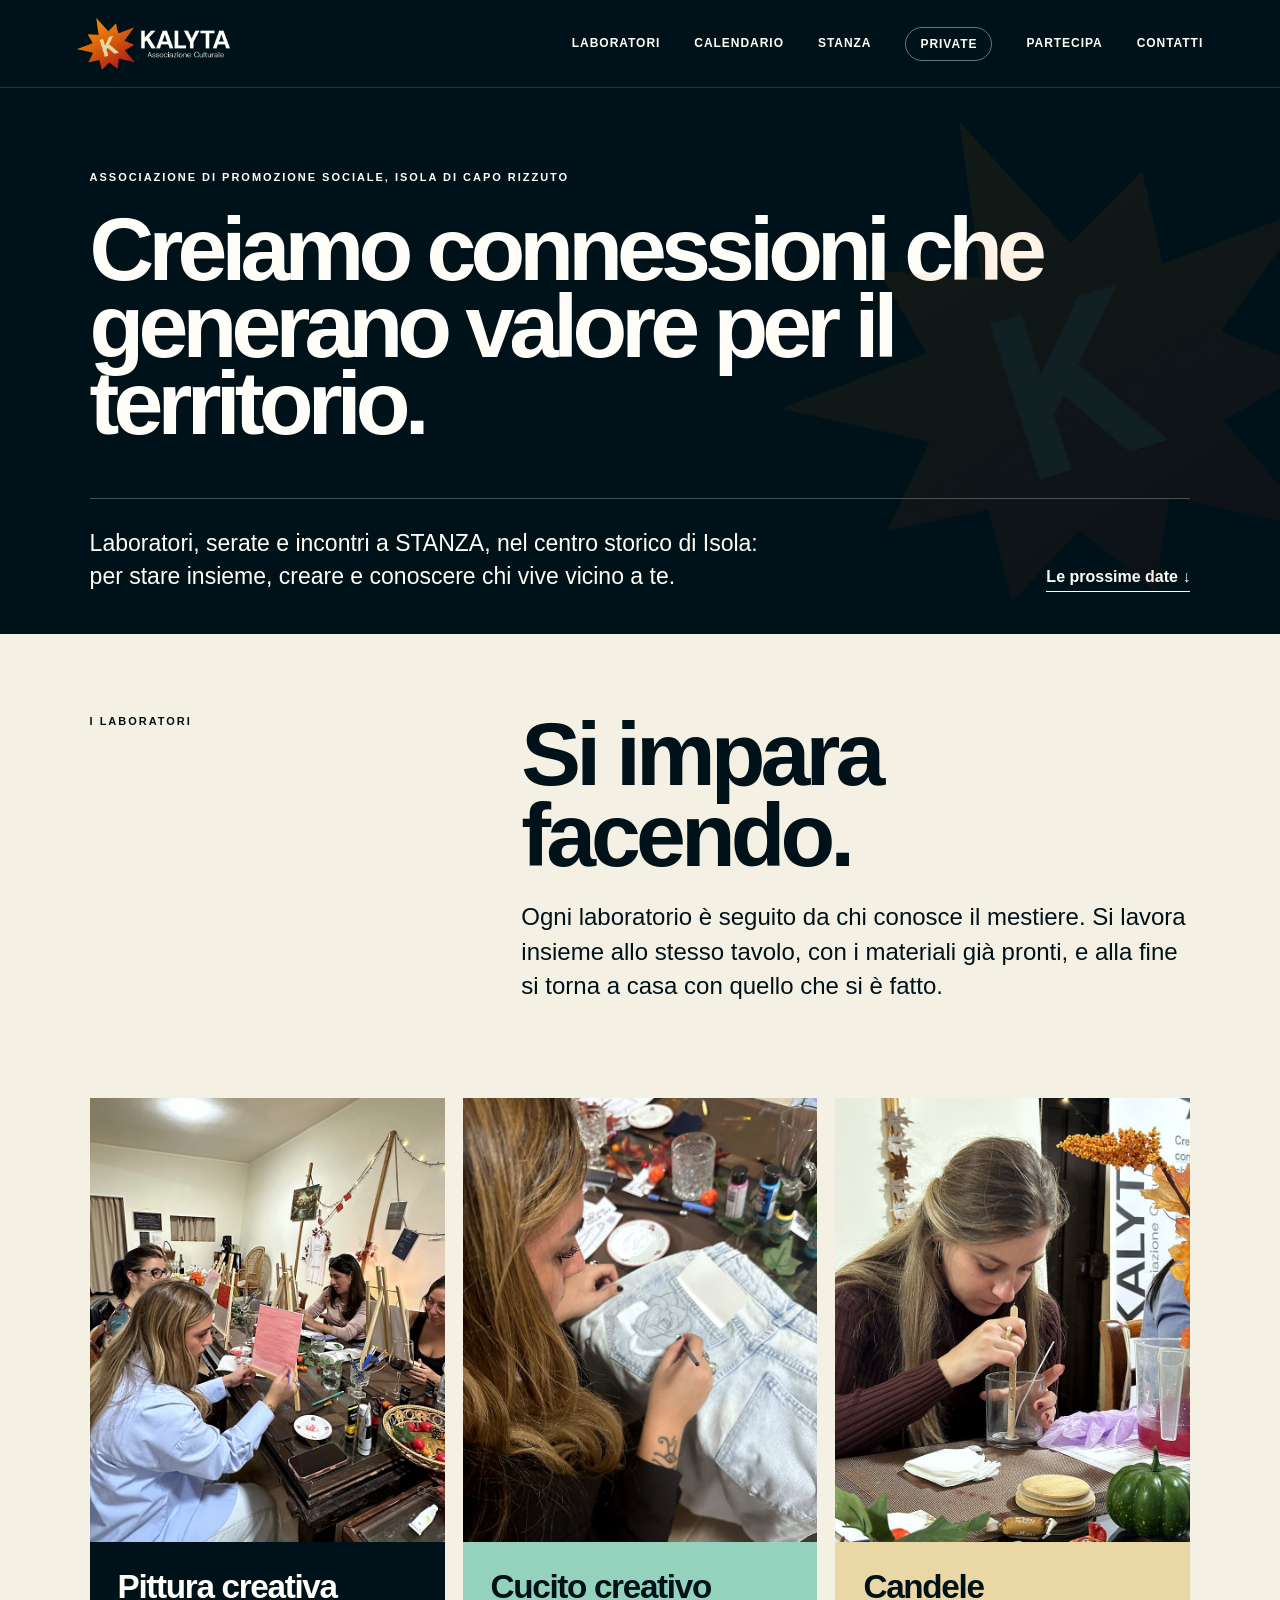
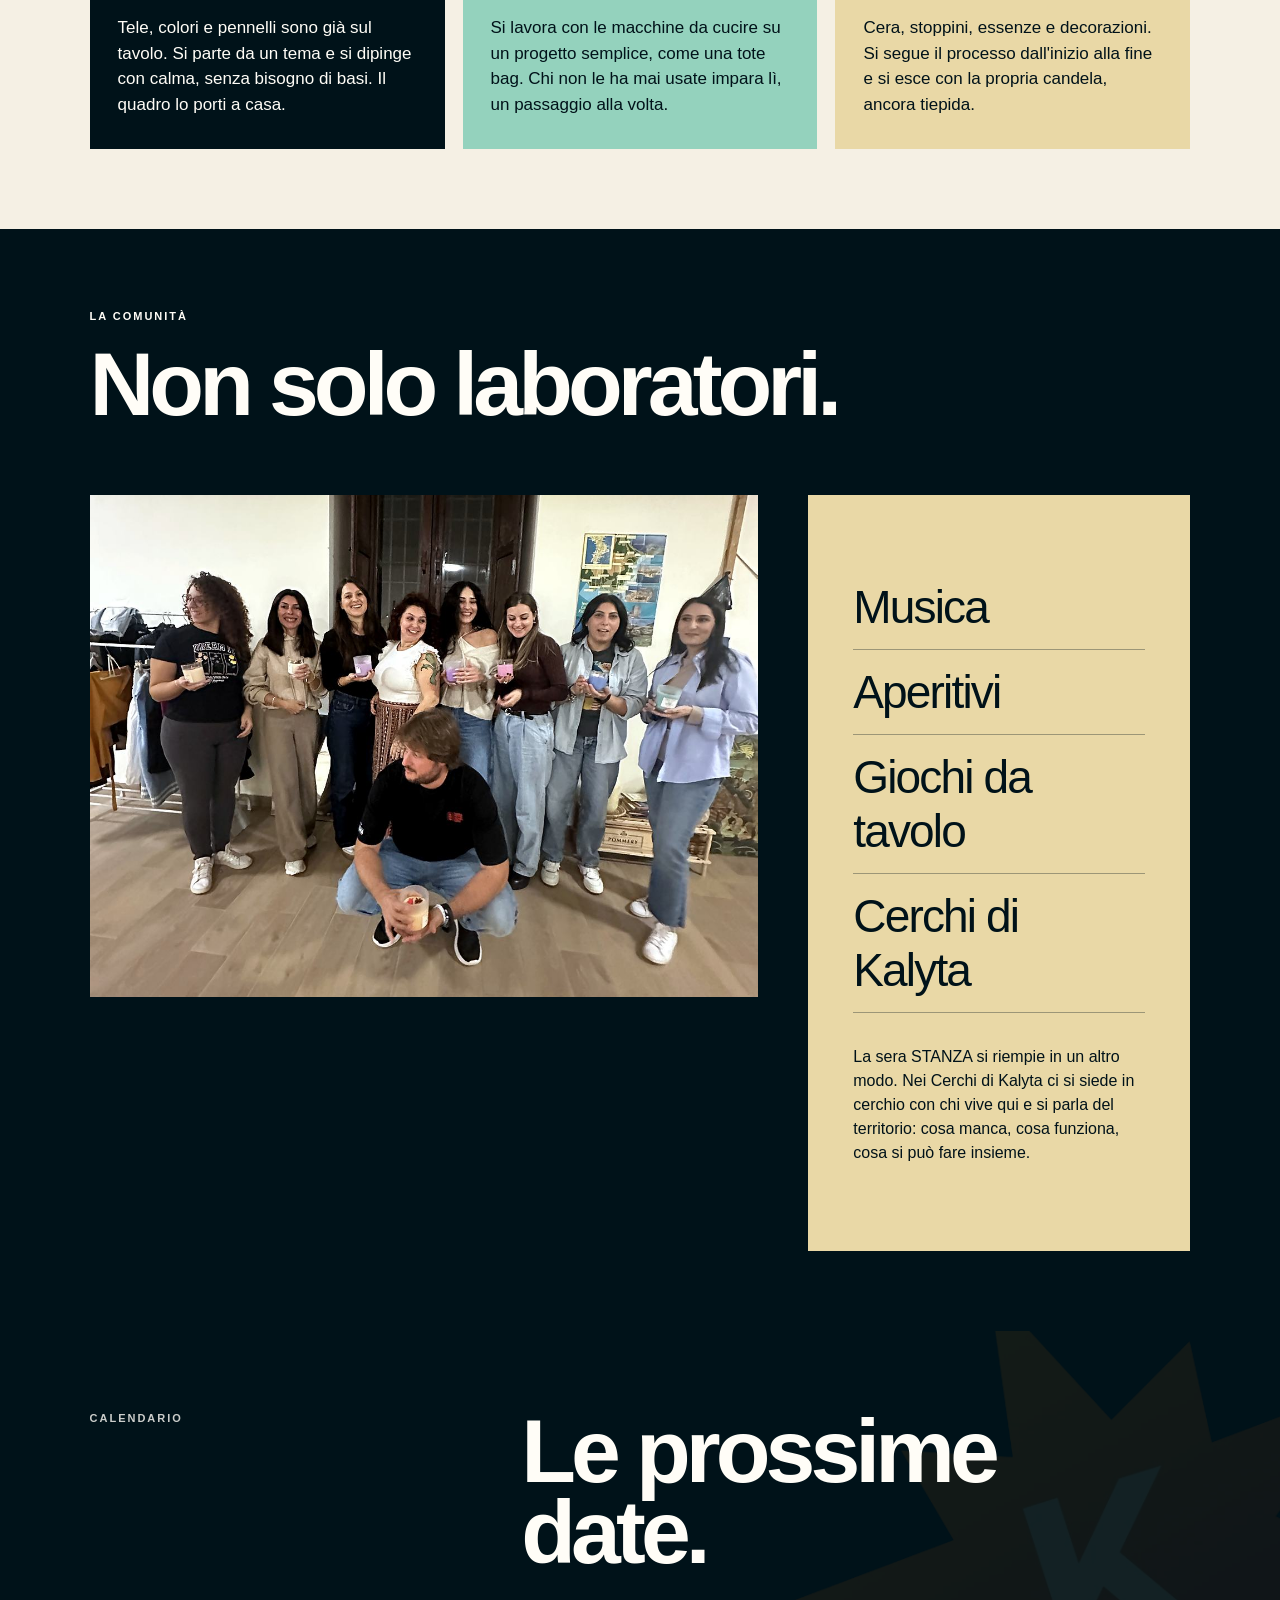
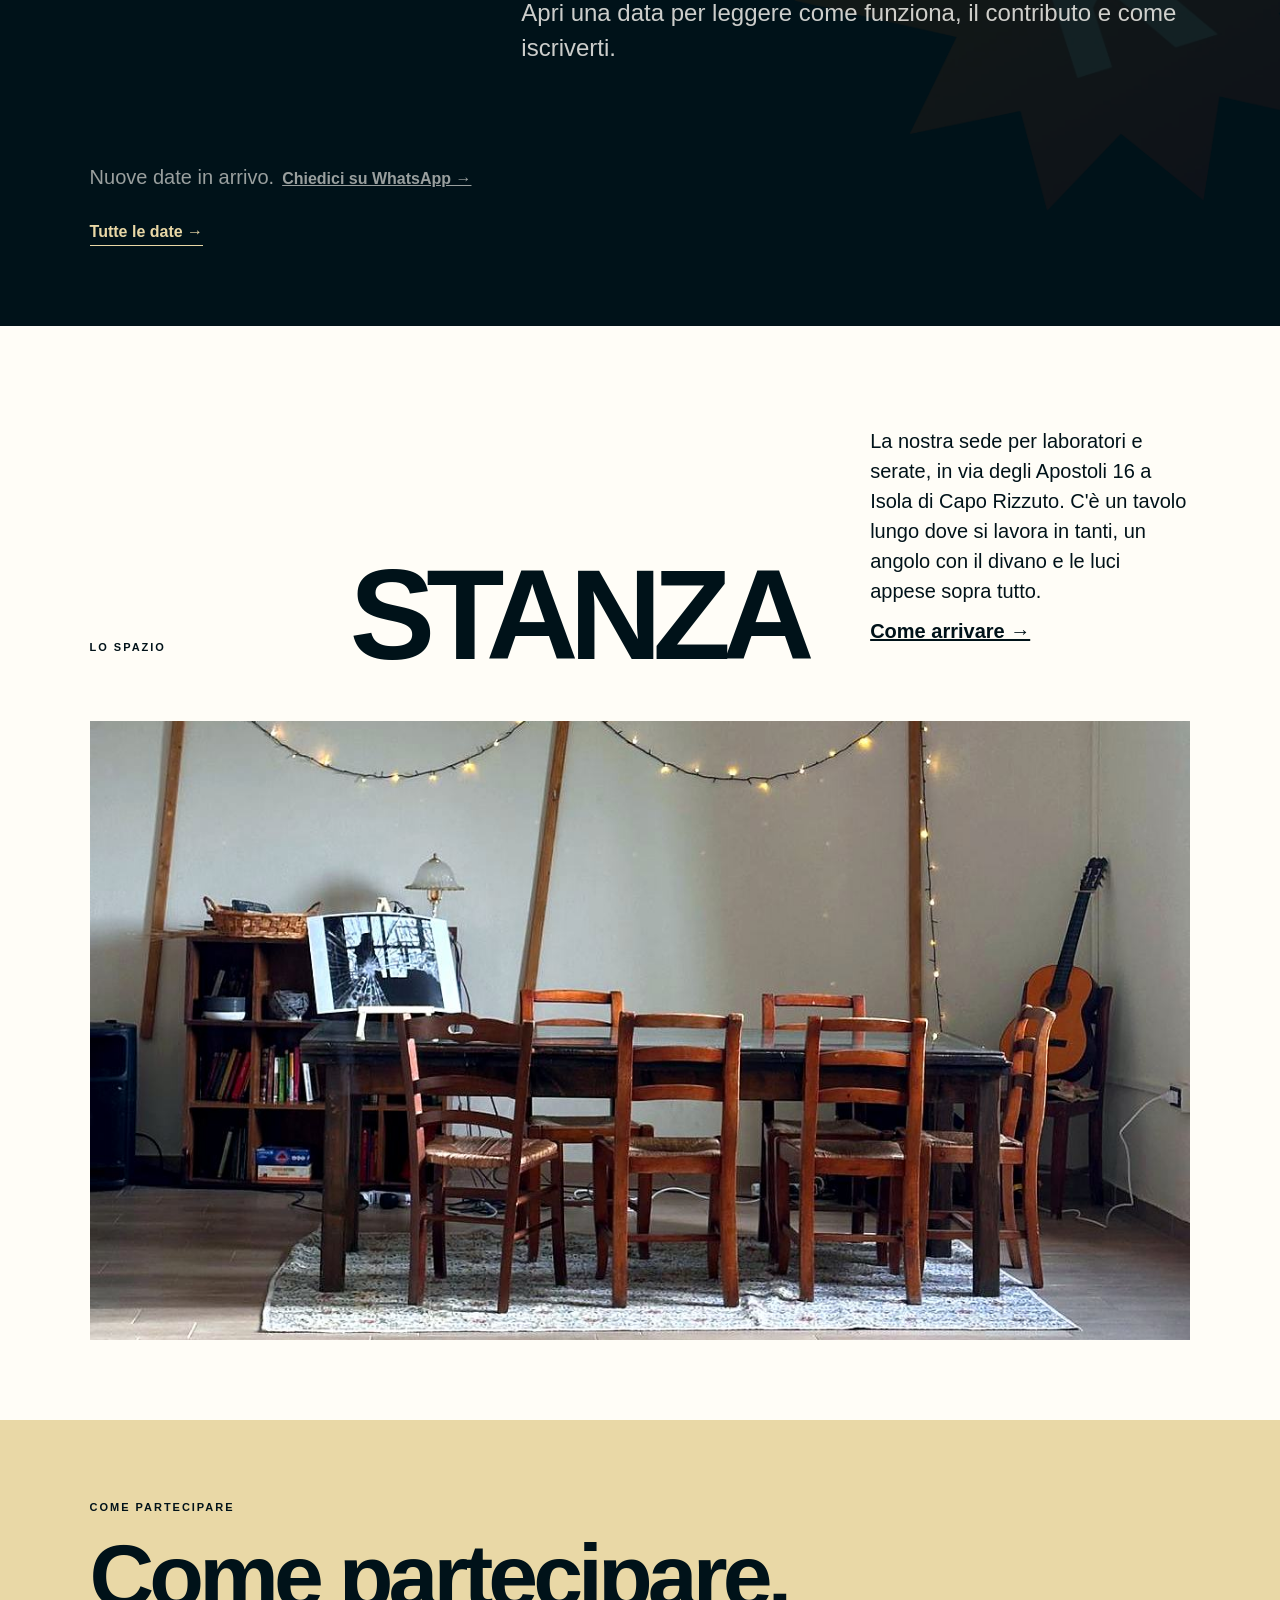
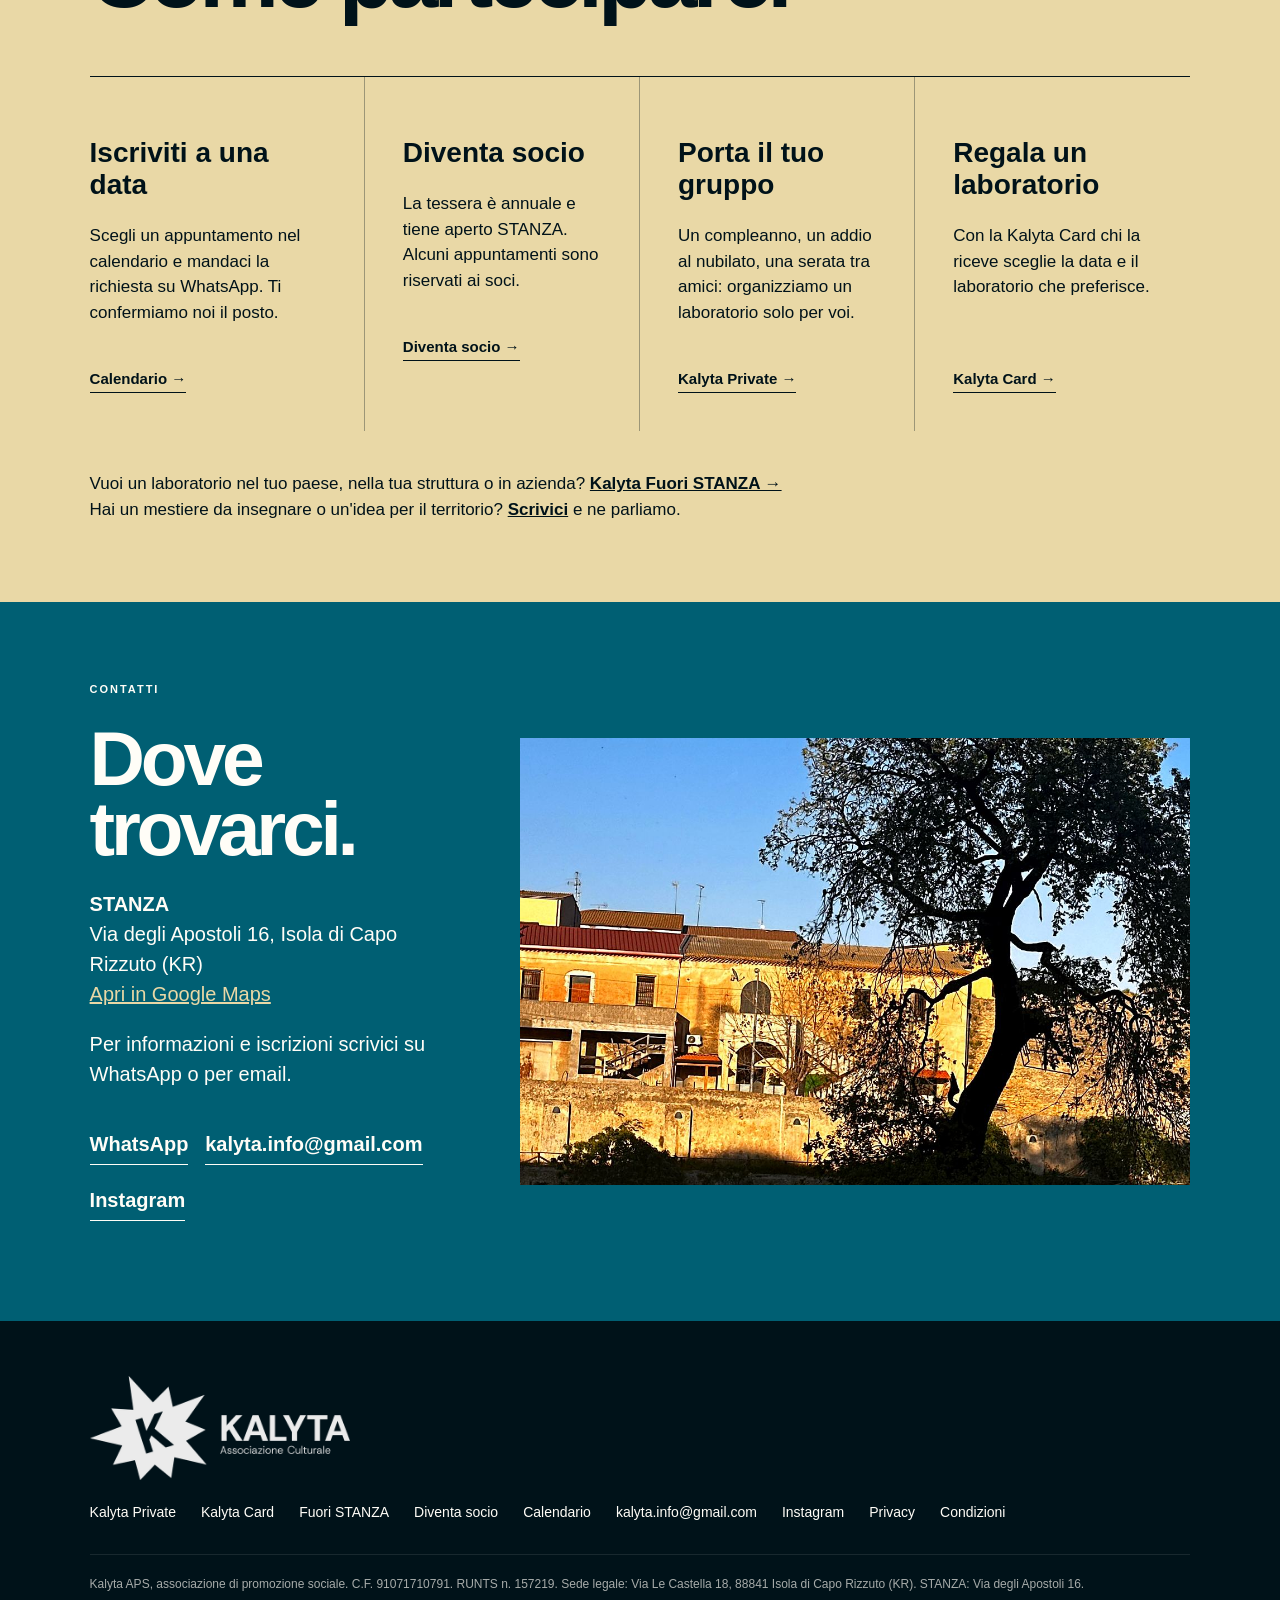
==== commit f69cd0eb: "Nuova pagina Kalyta Fuori STANZA: pittura creativa e candele da associazioni, strutture turistiche, " ====
--- a/index.html
+++ b/index.html
@@ -100,7 +100,7 @@
     <article><h3>Porta il tuo gruppo</h3><p>Un compleanno, un addio al nubilato, una serata tra amici: organizziamo un laboratorio solo per voi.</p><a class="button" href="private/">Kalyta Private →</a></article>
     <article><h3>Regala un laboratorio</h3><p>Con la Kalyta Card chi la riceve sceglie la data e il laboratorio che preferisce.</p><a class="button" href="card/">Kalyta Card →</a></article>
   </div>
-  <p class="ways-more">Hai un mestiere da insegnare, un'attività o un'idea per il territorio? <a href="mailto:kalyta.info@gmail.com">Scrivici</a> e ne parliamo.</p>
+  <p class="ways-more">Vuoi un laboratorio nel tuo paese, nella tua struttura o in azienda? <a href="fuori-stanza/">Kalyta Fuori STANZA →</a><br>Hai un mestiere da insegnare o un'idea per il territorio? <a href="mailto:kalyta.info@gmail.com">Scrivici</a> e ne parliamo.</p>
 </section>
 
 <section id="contatti" class="section origin">
@@ -117,7 +117,7 @@
 
 <footer>
   <img src="assets-private/logo-footer.png" alt="Kalyta APS" width="600" height="240" loading="lazy" decoding="async">
-  <div><a href="private/">Kalyta Private</a><a href="card/">Kalyta Card</a><a href="https://portalesoci.it/iscrizioni-associazione-smart/kalyta-aps/" target="_blank" rel="noopener">Diventa socio</a><a href="calendario/">Calendario</a><a href="mailto:kalyta.info@gmail.com">kalyta.info@gmail.com</a><a href="https://www.instagram.com/kalyta.official_/">Instagram</a><a href="privacy/">Privacy</a><a href="condizioni/">Condizioni</a></div>
+  <div><a href="private/">Kalyta Private</a><a href="card/">Kalyta Card</a><a href="fuori-stanza/">Fuori STANZA</a><a href="https://portalesoci.it/iscrizioni-associazione-smart/kalyta-aps/" target="_blank" rel="noopener">Diventa socio</a><a href="calendario/">Calendario</a><a href="mailto:kalyta.info@gmail.com">kalyta.info@gmail.com</a><a href="https://www.instagram.com/kalyta.official_/">Instagram</a><a href="privacy/">Privacy</a><a href="condizioni/">Condizioni</a></div>
   <p class="foot-legal">Kalyta APS, associazione di promozione sociale. C.F. 91071710791. RUNTS n. 157219. Sede legale: Via Le Castella 18, 88841 Isola di Capo Rizzuto (KR). STANZA: Via degli Apostoli 16.</p>
 </footer>
 <script src="main.js?v=dev"></script>
--- a/style.css
+++ b/style.css
@@ -390,3 +390,39 @@
 @media(max-width:1100px) and (min-width:801px){.ways-grid{grid-template-columns:repeat(2,1fr)}.ways article:nth-child(2){border-right:0}.ways article:nth-child(3){padding-left:0}.ways article:nth-child(4){padding-left:38px}.ways article:nth-child(-n+2){border-bottom:1px solid #00121955}}
 @media(max-width:800px){.stanza-wide{aspect-ratio:4/3}.ways-more{font-size:16px}}
 #card.giftcard{min-height:calc(100vh - 88px - 200px)}
+/* Kalyta Fuori STANZA */
+.fs-hero{background:var(--ink);color:var(--white);padding:90px max(7vw,40px) 50px}
+.fs-hero h1{font-size:clamp(56px,8vw,124px);line-height:.88;letter-spacing:-.06em;margin:28px 0 70px;max-width:1000px}
+.fs-hero-foot{border-top:1px solid #ffffff44;padding-top:28px;display:flex;justify-content:space-between;gap:40px;align-items:flex-end}
+.fs-hero-foot p{font-size:22px;line-height:1.45;margin:0;max-width:720px}
+.fs-hero .cal-book{background:var(--sand);color:var(--ink)}
+.fs-cases{background:var(--sand)}
+.fs-cases-grid{display:grid;grid-template-columns:1fr 1fr;gap:0 60px;margin-top:30px;border-top:1px solid var(--ink)}
+.fs-cases article{padding:30px 0}
+.fs-place{font-size:12px;font-weight:700;letter-spacing:.12em;text-transform:uppercase;margin:0 0 12px}
+.fs-cases h3{font-size:30px;line-height:1.05;letter-spacing:-.03em;margin:0 0 14px}
+.fs-cases article p:last-child{font-size:17px;line-height:1.5;margin:0}
+.fs-labs-grid{display:grid;gap:60px;margin-top:40px}
+.fs-lab{display:grid;grid-template-columns:.8fr 1.2fr;gap:50px;align-items:start}
+.fs-lab img{width:100%;aspect-ratio:4/5;height:auto;object-fit:cover;display:block}
+.fs-lab h2{font-size:clamp(44px,5vw,72px);line-height:.95;letter-spacing:-.05em;margin:0 0 18px}
+.fs-lab>div>p{font-size:19px;line-height:1.5;max-width:620px}
+.fs-lab dl{margin:26px 0;border-top:1px solid var(--ink)}
+.fs-lab dl div{display:grid;grid-template-columns:150px 1fr;gap:20px;padding:12px 0;border-bottom:1px solid #00121933}
+.fs-lab dt{font-size:12px;font-weight:700;letter-spacing:.1em;text-transform:uppercase;padding-top:3px}
+.fs-lab dd{margin:0;font-size:17px;line-height:1.45}
+.fs-lab .fs-variants{font-size:17px;background:var(--cream);padding:20px 22px;max-width:none}
+.fs-who{background:var(--ink);color:var(--white)}
+.fs-who h2,.fs-how h2{font-size:clamp(48px,6vw,92px);line-height:.92;letter-spacing:-.055em;margin:20px 0 50px}
+.fs-who-grid{display:grid;grid-template-columns:repeat(4,1fr);gap:30px;border-top:1px solid #ffffff44;padding-top:30px}
+.fs-who h3{font-size:24px;line-height:1.1;margin:0 0 12px}
+.fs-who p{font-size:16px;line-height:1.5;margin:0;opacity:.9}
+.fs-who a{color:var(--sand)}
+.fs-how{display:grid;grid-template-columns:1fr 1.3fr;gap:70px;background:var(--white)}
+.fs-how h2{margin-bottom:0}
+.fs-steps p{font-size:19px;line-height:1.5;margin:0;padding:18px 0;border-bottom:1px solid #00121933}
+.fs-steps p:first-child{border-top:1px solid var(--ink)}
+.fs-steps .fs-note{font-size:16px;border:0;opacity:.75}
+.fs-actions{display:flex;gap:24px;align-items:center;flex-wrap:wrap;margin-top:10px}
+@media(max-width:1000px){.fs-who-grid{grid-template-columns:1fr 1fr}}
+@media(max-width:800px){.fs-hero{padding:60px 22px 40px}.fs-hero h1{margin:22px 0 40px}.fs-hero-foot{display:block}.fs-hero-foot p{font-size:18px;margin-bottom:24px}.fs-cases-grid,.fs-lab,.fs-how,.fs-who-grid{grid-template-columns:1fr;gap:0}.fs-cases article+article{border-top:1px solid #00121955}.fs-lab{gap:24px}.fs-lab img{aspect-ratio:4/3}.fs-lab dl div{grid-template-columns:110px 1fr}.fs-who-grid article{padding:20px 0;border-bottom:1px solid #ffffff33}.fs-how h2{margin-bottom:30px}}
